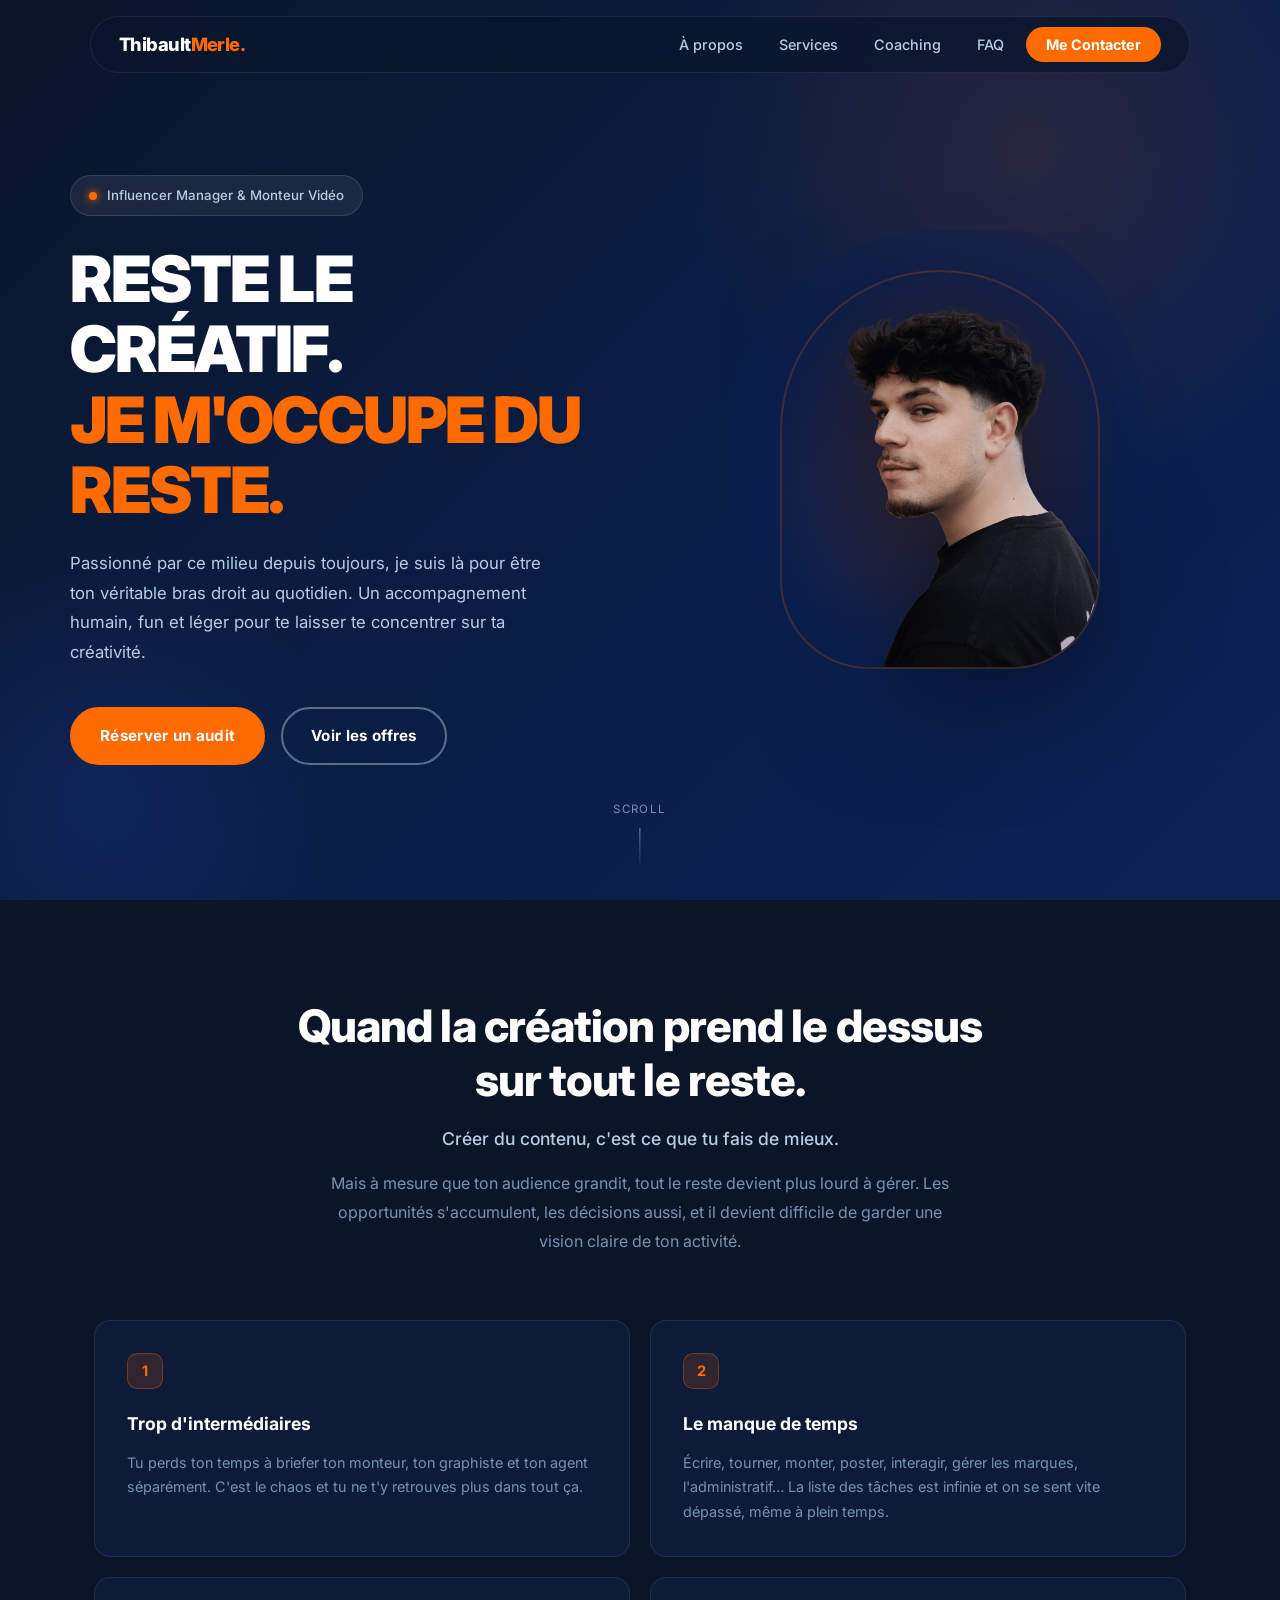
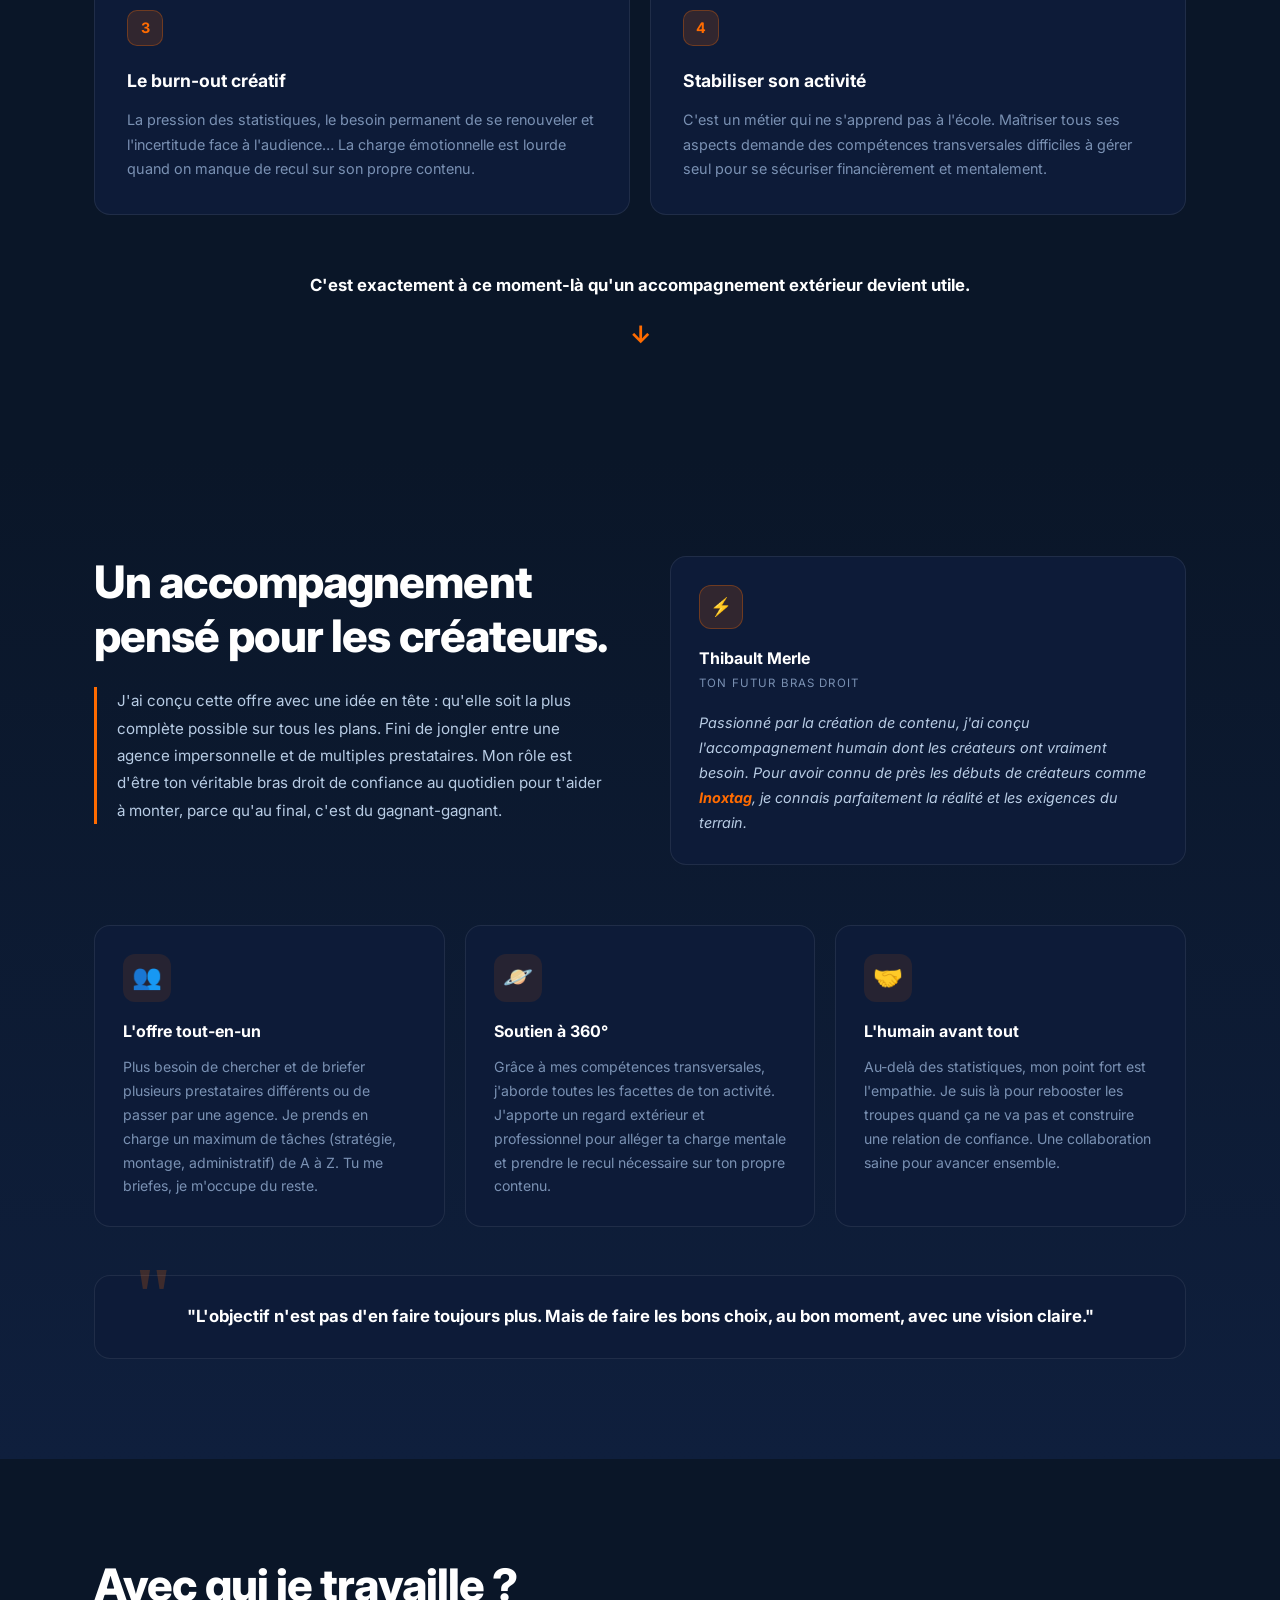
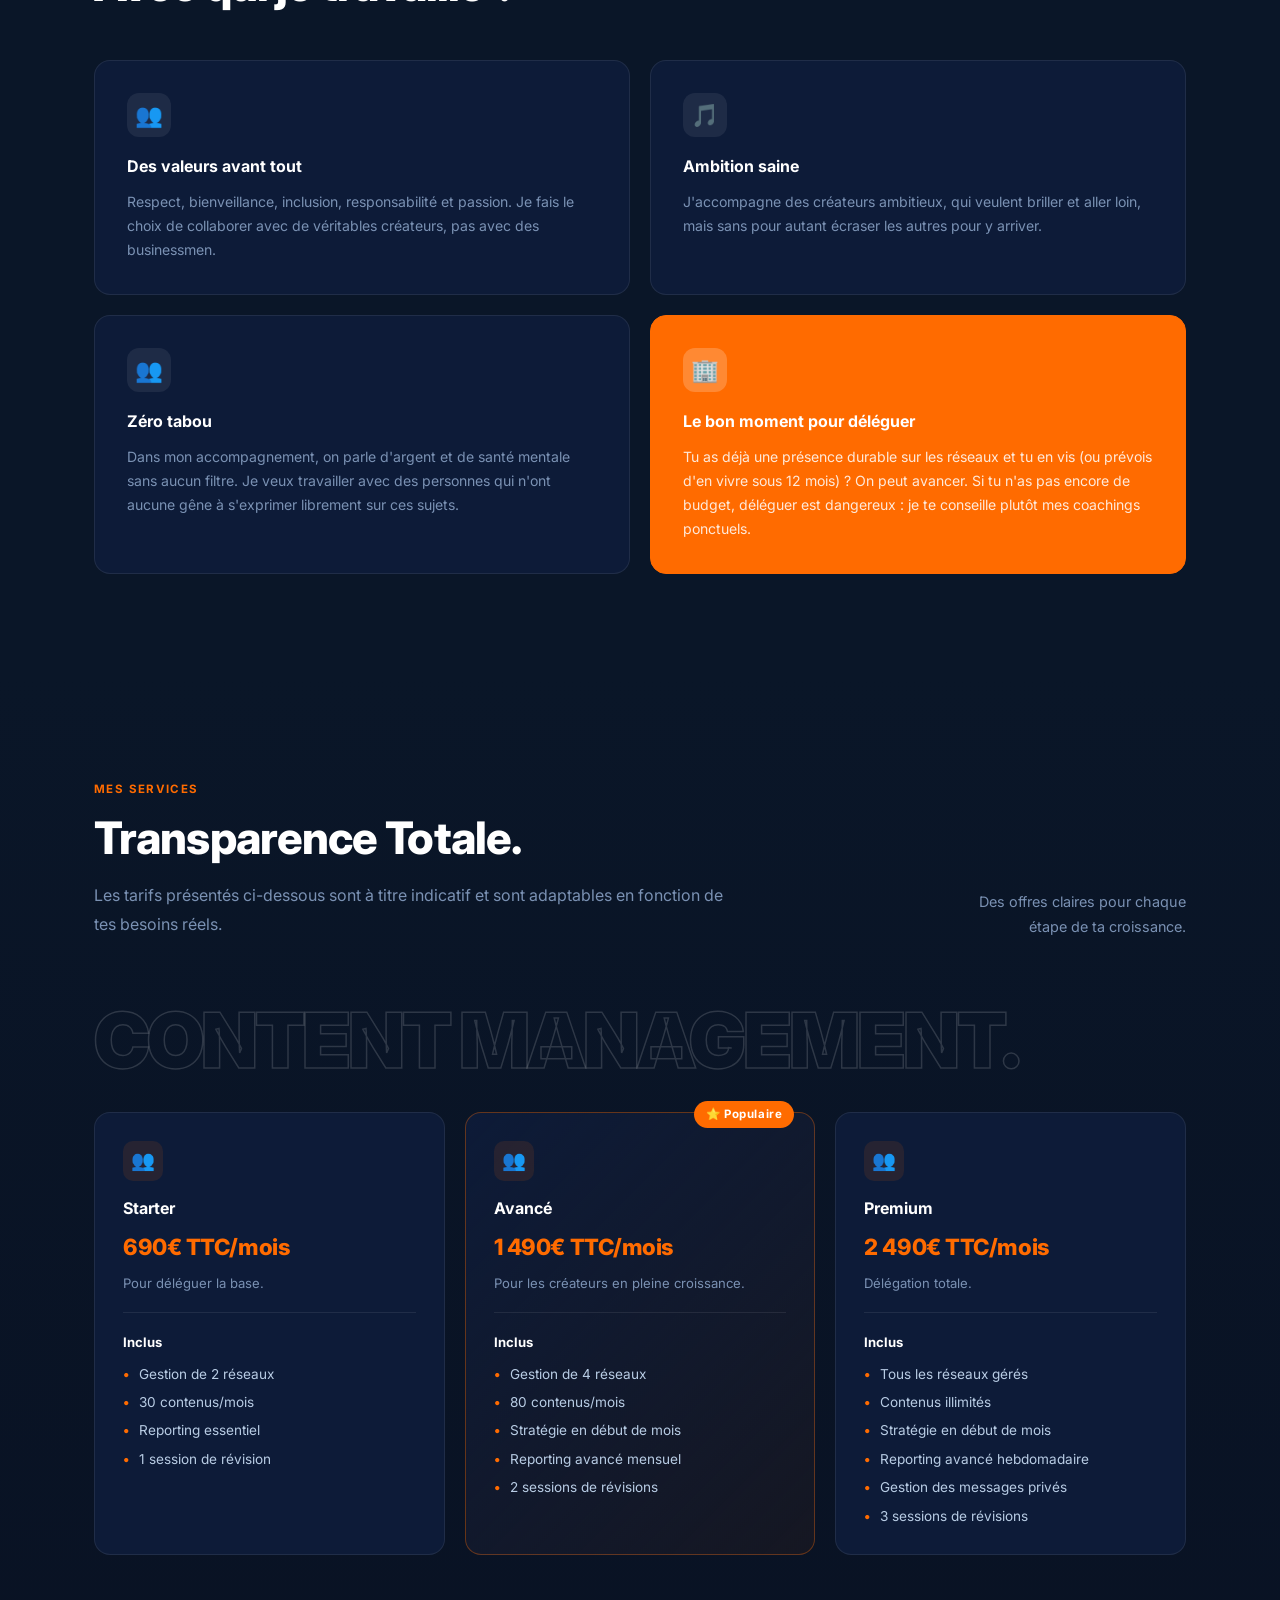
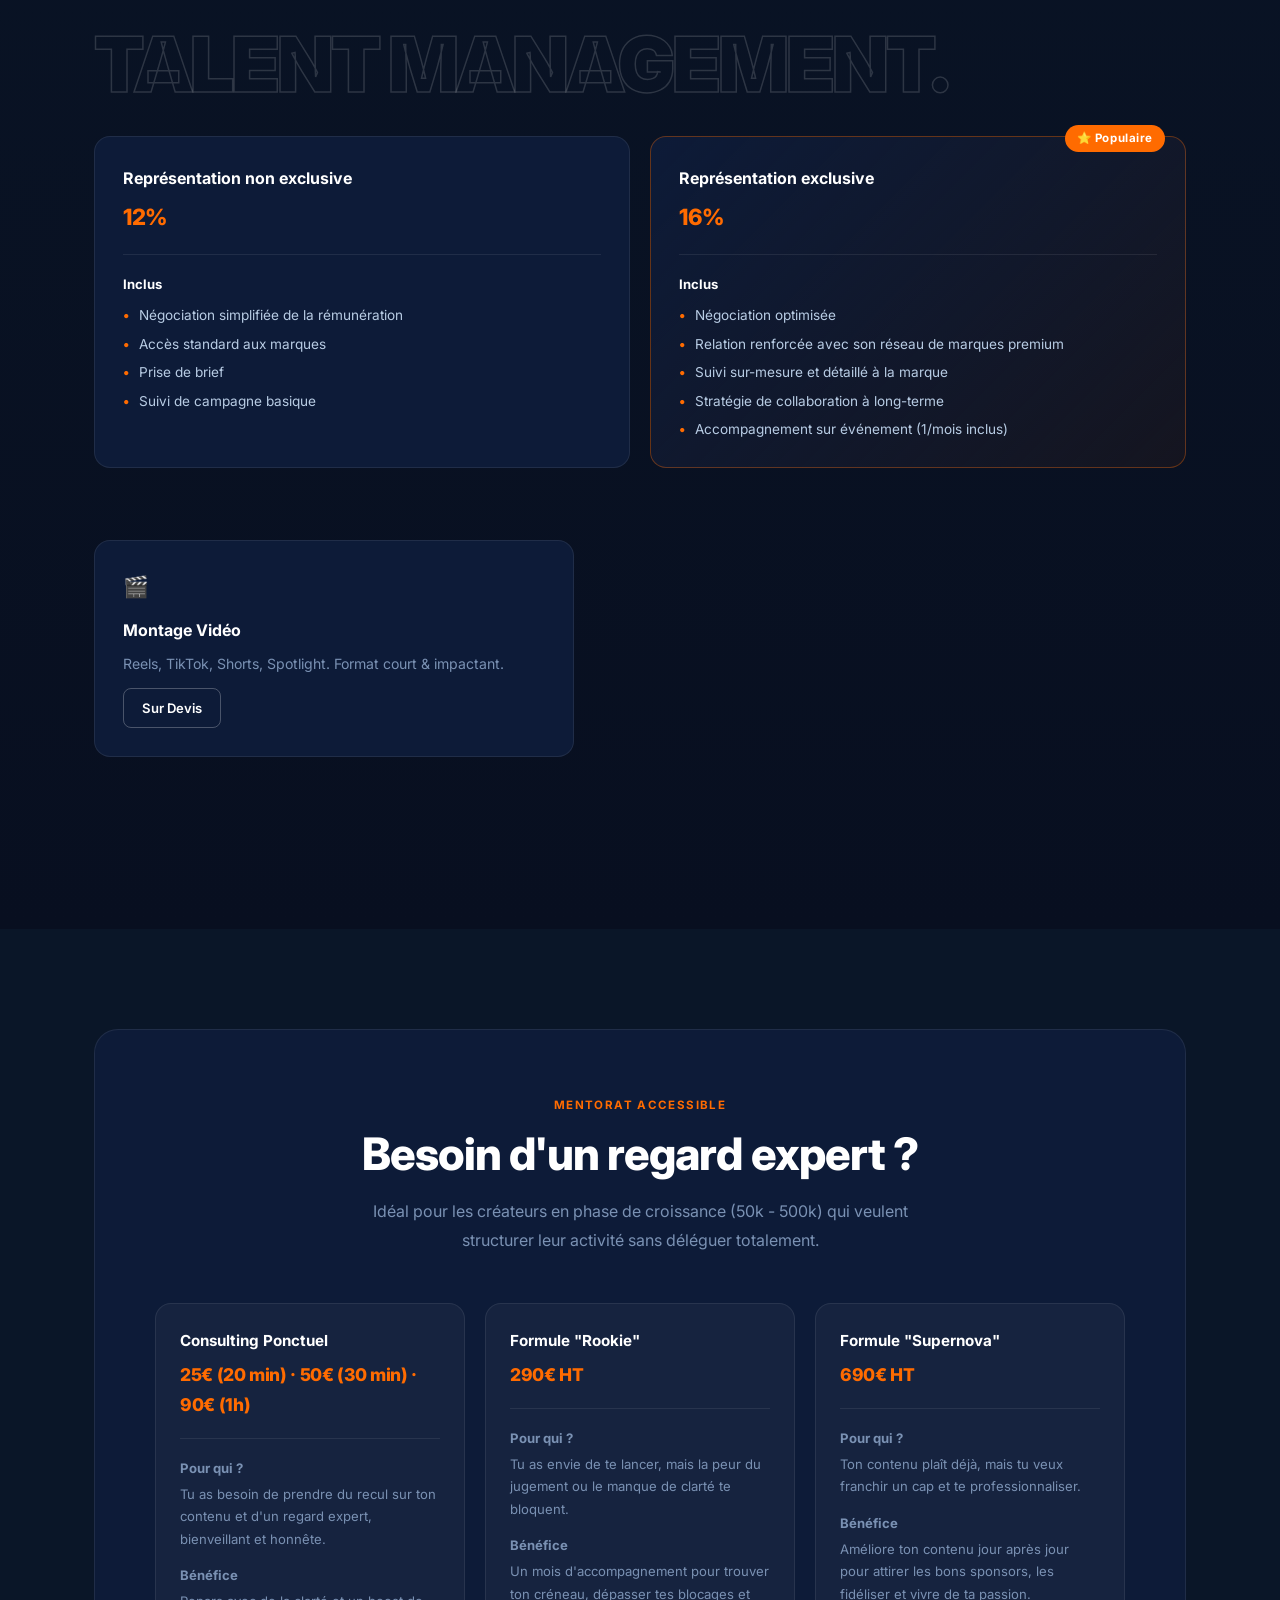
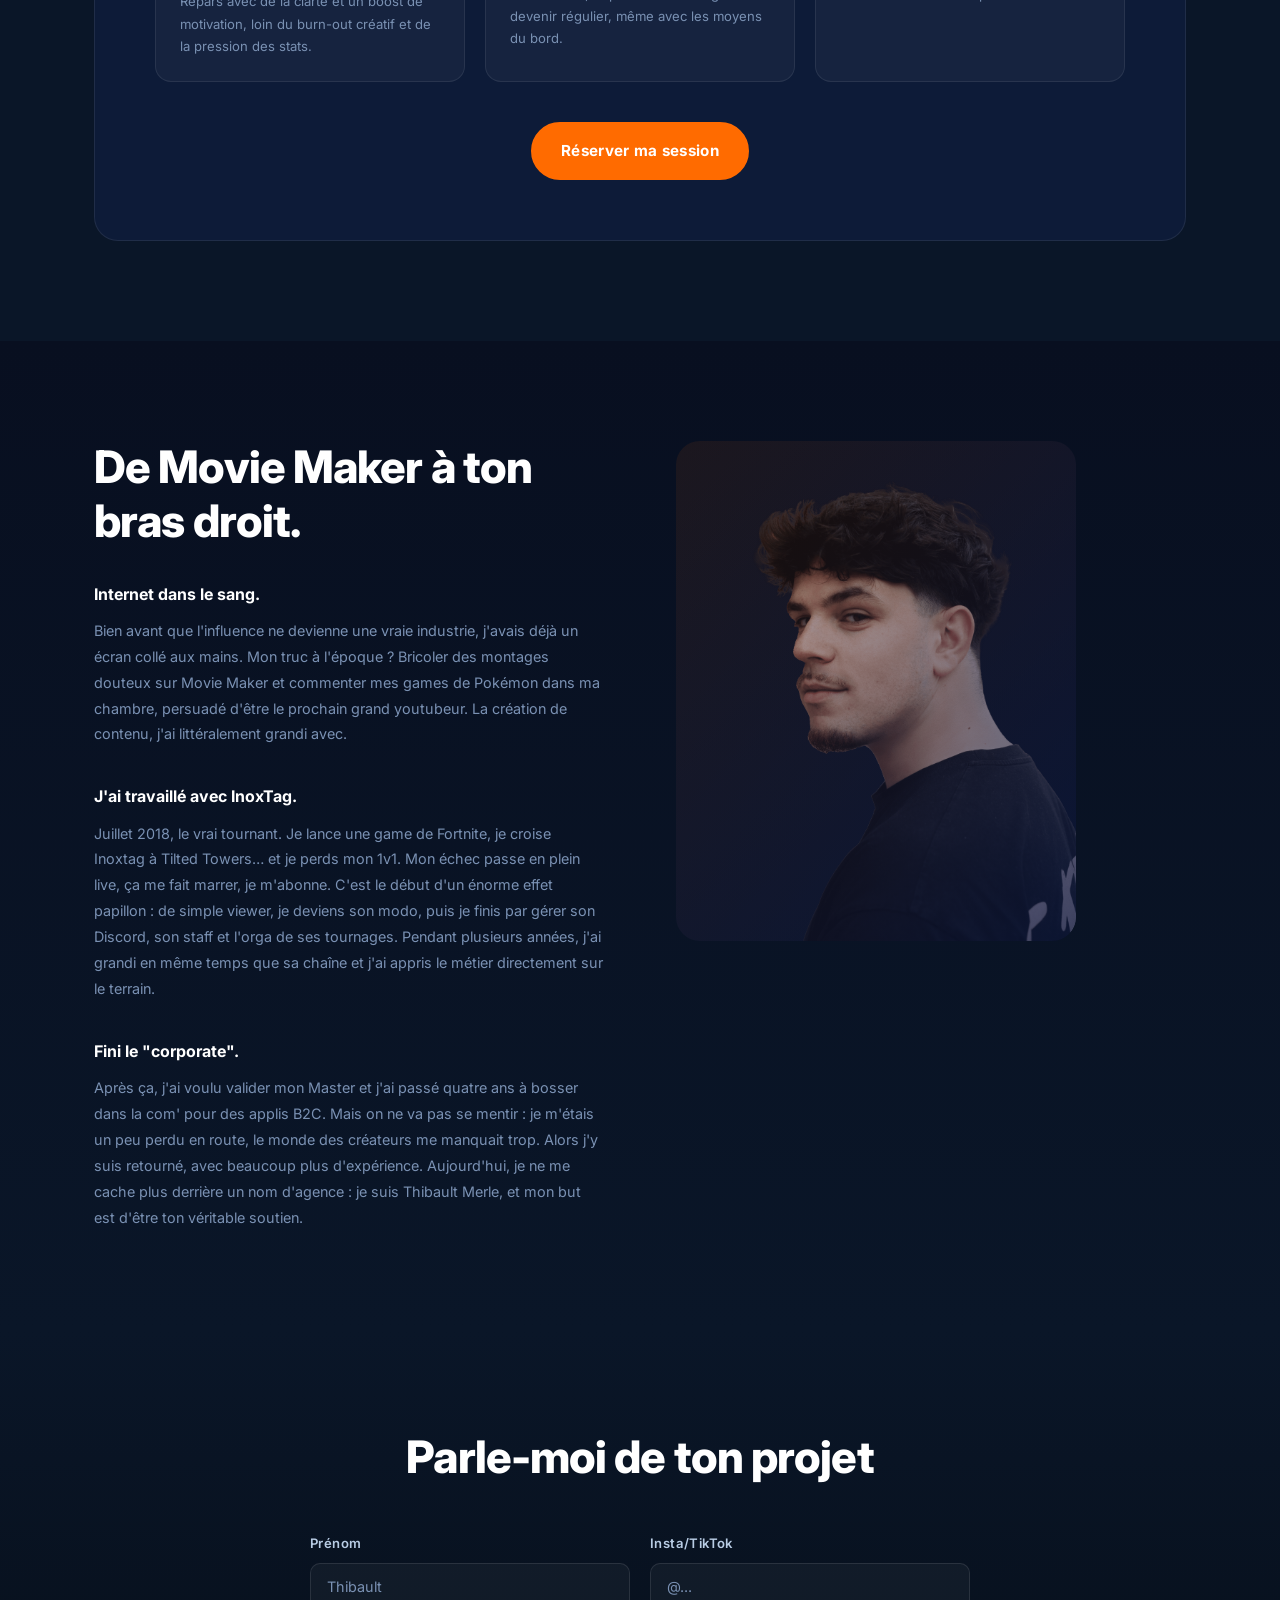
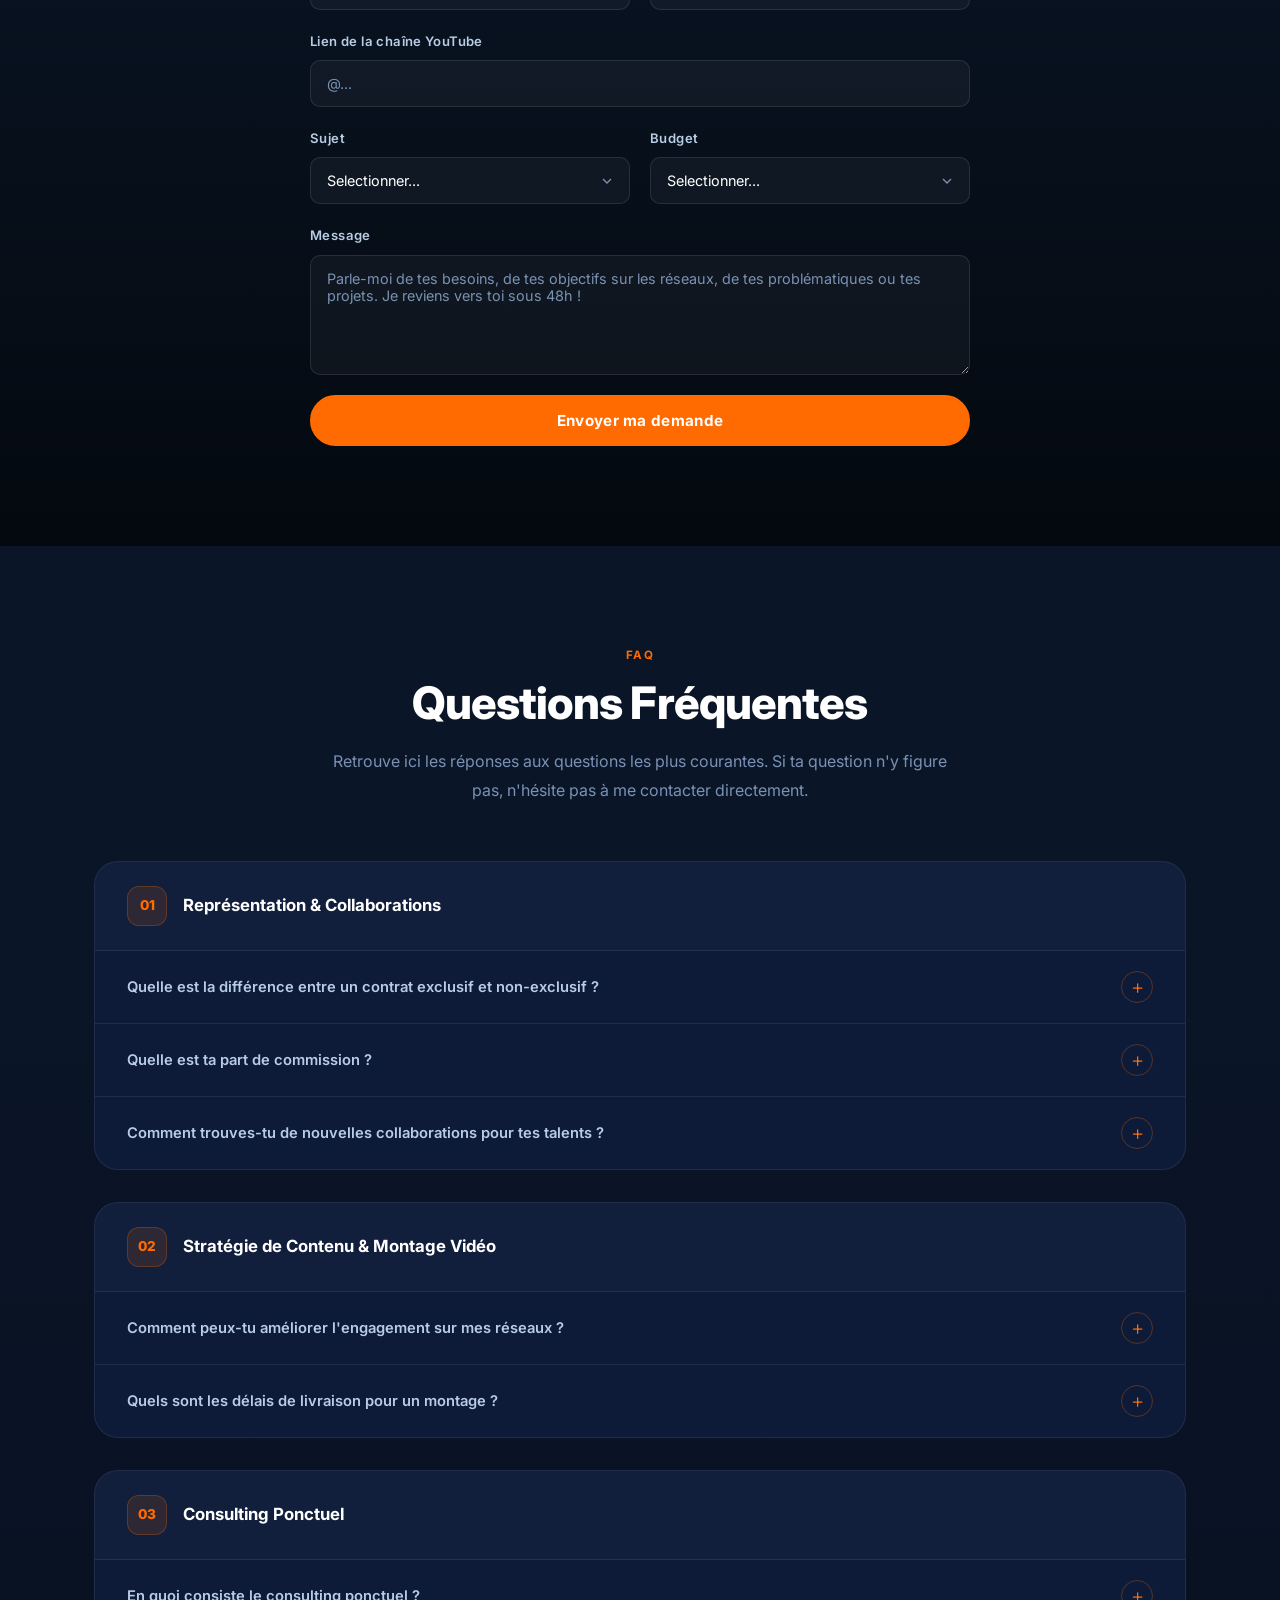
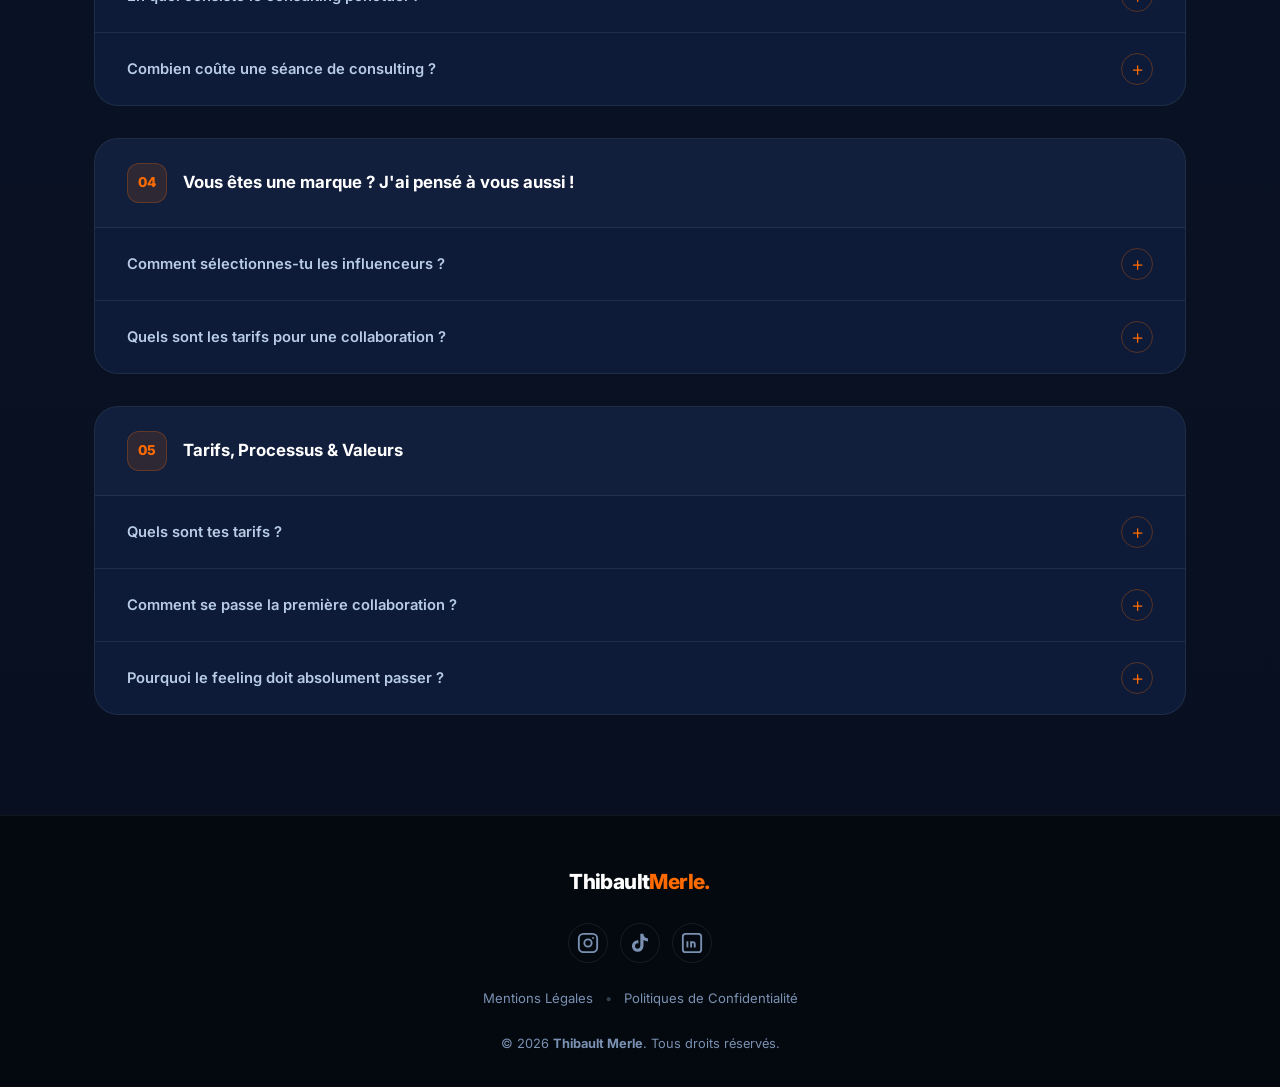
==== index.html @ 206fee3c "V2 du site de Thibault" ====
<!DOCTYPE html>
<html lang="fr">

<head>
  <meta charset="UTF-8" />
  <meta name="viewport" content="width=device-width, initial-scale=1.0" />
  <title>Thibault Merle — Influencer Manager & Monteur Vidéo</title>
  <meta name="description"
    content="Thibault Merle, ton bras droit au quotidien. Influencer Manager & Monteur Vidéo. Reste le créatif, je m'occupe du reste." />
  <link rel="preconnect" href="https://fonts.googleapis.com" />
  <link rel="preconnect" href="https://fonts.gstatic.com" crossorigin />
  <link href="https://fonts.googleapis.com/css2?family=Inter:wght@400;500;600;700;800;900&display=swap"
    rel="stylesheet" />
  <link rel="stylesheet" href="style.css" />
</head>

<body>

  <!-- ===== NAVBAR ===== -->
  <nav class="navbar" id="navbar">
    <div class="nav-container">
      <a href="#hero" class="nav-logo">Thibault<span>Merle.</span></a>
      <ul class="nav-links" id="navLinks">
        <li><a href="#about" class="nav-link">À propos</a></li>
        <li><a href="#services" class="nav-link">Services</a></li>
        <li><a href="#coaching" class="nav-link">Coaching</a></li>
        <li><a href="#faq" class="nav-link">FAQ</a></li>
        <li><a href="#contact" class="nav-link cta-nav" id="navCta">Me Contacter</a></li>
      </ul>
      <button class="hamburger" id="hamburger" aria-label="Menu">
        <span></span><span></span><span></span>
      </button>
    </div>
  </nav>

  <!-- ===== HERO ===== -->
  <section class="hero" id="hero">
    <div class="hero-container">
      <div class="hero-content">
        <div class="hero-badge">
          <span class="badge-dot"></span>
          Influencer Manager &amp; Monteur Vidéo
        </div>
        <h1 class="hero-title">
          RESTE LE CRÉATIF.<br />
          <span class="orange">JE M'OCCUPE DU RESTE.</span>
        </h1>
        <p class="hero-desc">
          Passionné par ce milieu depuis toujours, je suis là pour être ton véritable bras droit au quotidien. Un
          accompagnement humain, fun et léger pour te laisser te concentrer sur ta créativité.
        </p>
        <div class="hero-ctas">
          <a href="#contact" class="btn btn-primary">Réserver un audit</a>
          <a href="#services" class="btn btn-outline">Voir les offres</a>
        </div>
      </div>
      <div class="hero-image">
        <div class="hero-img-wrapper">
          <div class="hero-img-blob"></div>
          <div class="hero-avatar-photo">
            <img src="portrait_1.png" alt="Thibault Merle" class="hero-portrait" />
          </div>
        </div>
      </div>
    </div>
    <div class="hero-scroll">
      <span>Scroll</span>
      <div class="scroll-line"></div>
    </div>
  </section>

  <!-- ===== PROBLEM SECTION ===== -->
  <section class="problem" id="problem">
    <div class="container">
      <div class="section-header center">
        <h2 class="section-title">Quand la création prend le dessus sur tout le reste.</h2>
        <p class="section-subtitle">Créer du contenu, c'est ce que tu fais de mieux.</p>
        <p class="section-text">
          Mais à mesure que ton audience grandit, tout le reste devient plus lourd à gérer. Les opportunités
          s'accumulent, les décisions aussi, et il devient difficile de garder une vision claire de ton activité.
        </p>
      </div>
      <div class="problem-grid">
        <div class="problem-card" data-num="1">
          <div class="problem-num">1</div>
          <h3>Trop d'intermédiaires</h3>
          <p>Tu perds ton temps à briefer ton monteur, ton graphiste et ton agent séparément. C'est le chaos et tu ne
            t'y retrouves plus dans tout ça.</p>
        </div>
        <div class="problem-card" data-num="2">
          <div class="problem-num">2</div>
          <h3>Le manque de temps</h3>
          <p>Écrire, tourner, monter, poster, interagir, gérer les marques, l'administratif… La liste des tâches est
            infinie et on se sent vite dépassé, même à plein temps.</p>
        </div>
        <div class="problem-card" data-num="3">
          <div class="problem-num">3</div>
          <h3>Le burn-out créatif</h3>
          <p>La pression des statistiques, le besoin permanent de se renouveler et l'incertitude face à l'audience… La
            charge émotionnelle est lourde quand on manque de recul sur son propre contenu.</p>
        </div>
        <div class="problem-card" data-num="4">
          <div class="problem-num">4</div>
          <h3>Stabiliser son activité</h3>
          <p>C'est un métier qui ne s'apprend pas à l'école. Maîtriser tous ses aspects demande des compétences
            transversales difficiles à gérer seul pour se sécuriser financièrement et mentalement.</p>
        </div>
      </div>
      <div class="problem-cta-text">
        C'est exactement à ce moment-là qu'un accompagnement extérieur devient utile.
        <div class="arrow-down">↓</div>
      </div>
    </div>
  </section>

  <!-- ===== SOLUTION / À PROPOS DE L'OFFRE ===== -->
  <section class="solution" id="solution">
    <div class="container">
      <div class="solution-grid">
        <div class="solution-left">
          <h2 class="section-title">Un accompagnement<br />pensé pour les créateurs.</h2>
          <div class="solution-quote-bar">
            <p>J'ai conçu cette offre avec une idée en tête : qu'elle soit la plus complète possible sur tous les plans.
              Fini de jongler entre une agence impersonnelle et de multiples prestataires. Mon rôle est d'être ton
              véritable bras droit de confiance au quotidien pour t'aider à monter, parce qu'au final, c'est du
              gagnant-gagnant.</p>
          </div>
        </div>
        <div class="solution-right">
          <div class="profile-card">
            <div class="profile-icon">⚡</div>
            <div class="profile-info">
              <strong>Thibault Merle</strong>
              <span>TON FUTUR BRAS DROIT</span>
            </div>
            <p class="profile-text">
              Passionné par la création de contenu, j'ai conçu l'accompagnement humain dont les créateurs ont vraiment
              besoin. Pour avoir connu de près les débuts de créateurs comme <strong class="orange">Inoxtag</strong>, je
              connais parfaitement la réalité et les exigences du terrain.
            </p>
          </div>
        </div>
      </div>
      <div class="solution-features">
        <div class="feature-card">
          <div class="feature-icon">👥</div>
          <h3>L'offre tout-en-un</h3>
          <p>Plus besoin de chercher et de briefer plusieurs prestataires différents ou de passer par une agence. Je
            prends en charge un maximum de tâches (stratégie, montage, administratif) de A à Z. Tu me briefes, je
            m'occupe du reste.</p>
        </div>
        <div class="feature-card">
          <div class="feature-icon">🪐</div>
          <h3>Soutien à 360°</h3>
          <p>Grâce à mes compétences transversales, j'aborde toutes les facettes de ton activité. J'apporte un regard
            extérieur et professionnel pour alléger ta charge mentale et prendre le recul nécessaire sur ton propre
            contenu.</p>
        </div>
        <div class="feature-card">
          <div class="feature-icon">🤝</div>
          <h3>L'humain avant tout</h3>
          <p>Au-delà des statistiques, mon point fort est l'empathie. Je suis là pour rebooster les troupes quand ça ne
            va pas et construire une relation de confiance. Une collaboration saine pour avancer ensemble.</p>
        </div>
      </div>
      <div class="solution-quote">
        "L'objectif n'est pas d'en faire toujours plus. Mais de faire les bons choix, au bon moment, avec une vision
        claire."
      </div>
    </div>
  </section>

  <!-- ===== AVEC QUI JE TRAVAILLE ===== -->
  <section class="with-who" id="with-who">
    <div class="container">
      <h2 class="section-title">Avec qui je travaille ?</h2>
      <div class="with-who-grid">
        <div class="with-card">
          <div class="with-icon">👥</div>
          <h3>Des valeurs avant tout</h3>
          <p>Respect, bienveillance, inclusion, responsabilité et passion. Je fais le choix de collaborer avec de
            véritables créateurs, pas avec des businessmen.</p>
        </div>
        <div class="with-card">
          <div class="with-icon">🎵</div>
          <h3>Ambition saine</h3>
          <p>J'accompagne des créateurs ambitieux, qui veulent briller et aller loin, mais sans pour autant écraser les
            autres pour y arriver.</p>
        </div>
        <div class="with-card">
          <div class="with-icon">👥</div>
          <h3>Zéro tabou</h3>
          <p>Dans mon accompagnement, on parle d'argent et de santé mentale sans aucun filtre. Je veux travailler avec
            des personnes qui n'ont aucune gêne à s'exprimer librement sur ces sujets.</p>
        </div>
        <div class="with-card with-card-orange">
          <div class="with-icon-orange">🏢</div>
          <h3>Le bon moment pour déléguer</h3>
          <p>Tu as déjà une présence durable sur les réseaux et tu en vis (ou prévois d'en vivre sous 12 mois) ? On peut
            avancer. Si tu n'as pas encore de budget, déléguer est dangereux : je te conseille plutôt mes coachings
            ponctuels.</p>
        </div>
      </div>
    </div>
  </section>

  <!-- ===== SERVICES ===== -->
  <section class="services" id="services">
    <div class="container">
      <div class="services-header">
        <div class="services-header-left">
          <div class="section-tag">MES SERVICES</div>
          <h2 class="section-title">Transparence Totale.</h2>
          <p class="section-text">Les tarifs présentés ci-dessous sont à titre indicatif et sont adaptables en fonction
            de tes besoins réels.</p>
        </div>
        <div class="services-header-right">
          <p>Des offres claires pour chaque étape de ta croissance.</p>
        </div>
      </div>

      <!-- Content Management -->
      <div class="service-block">
        <div class="service-big-title">CONTENT MANAGEMENT.</div>
        <div class="pricing-grid">
          <div class="pricing-card">
            <div class="pricing-icon">👥</div>
            <h3>Starter</h3>
            <div class="price orange">690€ TTC/mois</div>
            <p class="pricing-sub">Pour déléguer la base.</p>
            <div class="pricing-divider"></div>
            <p class="pricing-incl"><strong>Inclus</strong></p>
            <ul>
              <li>Gestion de 2 réseaux</li>
              <li>30 contenus/mois</li>
              <li>Reporting essentiel</li>
              <li>1 session de révision</li>
            </ul>
          </div>
          <div class="pricing-card pricing-featured">
            <div class="pricing-icon">👥</div>
            <h3>Avancé</h3>
            <div class="price orange">1 490€ TTC/mois</div>
            <p class="pricing-sub">Pour les créateurs en pleine croissance.</p>
            <div class="pricing-divider"></div>
            <p class="pricing-incl"><strong>Inclus</strong></p>
            <ul>
              <li>Gestion de 4 réseaux</li>
              <li>80 contenus/mois</li>
              <li>Stratégie en début de mois</li>
              <li>Reporting avancé mensuel</li>
              <li>2 sessions de révisions</li>
            </ul>
          </div>
          <div class="pricing-card">
            <div class="pricing-icon">👥</div>
            <h3>Premium</h3>
            <div class="price orange">2 490€ TTC/mois</div>
            <p class="pricing-sub">Délégation totale.</p>
            <div class="pricing-divider"></div>
            <p class="pricing-incl"><strong>Inclus</strong></p>
            <ul>
              <li>Tous les réseaux gérés</li>
              <li>Contenus illimités</li>
              <li>Stratégie en début de mois</li>
              <li>Reporting avancé hebdomadaire</li>
              <li>Gestion des messages privés</li>
              <li>3 sessions de révisions</li>
            </ul>
          </div>
        </div>
      </div>

      <!-- Talent Management -->
      <div class="service-block">
        <div class="service-big-title">TALENT MANAGEMENT.</div>
        <div class="pricing-grid pricing-grid-2">
          <div class="pricing-card">
            <h3>Représentation non exclusive</h3>
            <div class="price orange">12%</div>
            <div class="pricing-divider"></div>
            <p class="pricing-incl"><strong>Inclus</strong></p>
            <ul>
              <li>Négociation simplifiée de la rémunération</li>
              <li>Accès standard aux marques</li>
              <li>Prise de brief</li>
              <li>Suivi de campagne basique</li>
            </ul>
          </div>
          <div class="pricing-card pricing-featured">
            <h3>Représentation exclusive</h3>
            <div class="price orange">16%</div>
            <div class="pricing-divider"></div>
            <p class="pricing-incl"><strong>Inclus</strong></p>
            <ul>
              <li>Négociation optimisée</li>
              <li>Relation renforcée avec son réseau de marques premium</li>
              <li>Suivi sur-mesure et détaillé à la marque</li>
              <li>Stratégie de collaboration à long-terme</li>
              <li>Accompagnement sur événement (1/mois inclus)</li>
            </ul>
          </div>
        </div>
      </div>

      <!-- Montage Vidéo -->
      <div class="service-block">
        <div class="service-other-grid">
          <div class="service-other-card">
            <div class="service-other-icon">🎬</div>
            <h3>Montage Vidéo</h3>
            <p>Reels, TikTok, Shorts, Spotlight. Format court &amp; impactant.</p>
            <a href="#contact" class="btn-small">Sur Devis</a>
          </div>
        </div>
      </div>
    </div>
  </section>

  <!-- ===== COACHING ===== -->
  <section class="coaching-section" id="coaching">
    <div class="container">
      <div class="coaching-inner">
        <div class="section-tag orange-tag">MENTORAT ACCESSIBLE</div>
        <h2 class="section-title">Besoin d'un regard expert ?</h2>
        <p class="section-text">Idéal pour les créateurs en phase de croissance (50k - 500k) qui veulent structurer leur
          activité sans déléguer totalement.</p>
        <div class="coaching-grid">
          <div class="coaching-card">
            <h3>Consulting Ponctuel</h3>
            <div class="price orange">25€ (20 min) · 50€ (30 min) · 90€ (1h)</div>
            <div class="pricing-divider"></div>
            <p class="coaching-label"><strong>Pour qui ?</strong></p>
            <p>Tu as besoin de prendre du recul sur ton contenu et d'un regard expert, bienveillant et honnête.</p>
            <p class="coaching-label"><strong>Bénéfice</strong></p>
            <p>Repars avec de la clarté et un boost de motivation, loin du burn-out créatif et de la pression des stats.
            </p>
          </div>
          <div class="coaching-card">
            <h3>Formule "Rookie"</h3>
            <div class="price orange">290€ HT</div>
            <div class="pricing-divider"></div>
            <p class="coaching-label"><strong>Pour qui ?</strong></p>
            <p>Tu as envie de te lancer, mais la peur du jugement ou le manque de clarté te bloquent.</p>
            <p class="coaching-label"><strong>Bénéfice</strong></p>
            <p>Un mois d'accompagnement pour trouver ton créneau, dépasser tes blocages et devenir régulier, même avec
              les moyens du bord.</p>
          </div>
          <div class="coaching-card">
            <h3>Formule "Supernova"</h3>
            <div class="price orange">690€ HT</div>
            <div class="pricing-divider"></div>
            <p class="coaching-label"><strong>Pour qui ?</strong></p>
            <p>Ton contenu plaît déjà, mais tu veux franchir un cap et te professionnaliser.</p>
            <p class="coaching-label"><strong>Bénéfice</strong></p>
            <p>Améliore ton contenu jour après jour pour attirer les bons sponsors, les fidéliser et vivre de ta
              passion.</p>
          </div>
        </div>
        <div class="coaching-cta">
          <a href="#contact" class="btn btn-primary">Réserver ma session</a>
        </div>
      </div>
    </div>
  </section>

  <!-- ===== À PROPOS ===== -->
  <section class="about" id="about">
    <div class="container">
      <div class="about-grid">
        <div class="about-left">
          <h2 class="section-title">De Movie Maker à ton bras droit.</h2>
          <div class="about-story">
            <div class="about-chapter">
              <h3>Internet dans le sang.</h3>
              <p>Bien avant que l'influence ne devienne une vraie industrie, j'avais déjà un écran collé aux mains. Mon
                truc à l'époque ? Bricoler des montages douteux sur Movie Maker et commenter mes games de Pokémon dans
                ma chambre, persuadé d'être le prochain grand youtubeur. La création de contenu, j'ai littéralement
                grandi avec.</p>
            </div>
            <div class="about-chapter">
              <h3>J'ai travaillé avec InoxTag.</h3>
              <p>Juillet 2018, le vrai tournant. Je lance une game de Fortnite, je croise Inoxtag à Tilted Towers… et je
                perds mon 1v1. Mon échec passe en plein live, ça me fait marrer, je m'abonne. C'est le début d'un énorme
                effet papillon : de simple viewer, je deviens son modo, puis je finis par gérer son Discord, son staff
                et l'orga de ses tournages. Pendant plusieurs années, j'ai grandi en même temps que sa chaîne et j'ai
                appris le métier directement sur le terrain.</p>
            </div>
            <div class="about-chapter">
              <h3>Fini le "corporate".</h3>
              <p>Après ça, j'ai voulu valider mon Master et j'ai passé quatre ans à bosser dans la com' pour des applis
                B2C. Mais on ne va pas se mentir : je m'étais un peu perdu en route, le monde des créateurs me manquait
                trop. Alors j'y suis retourné, avec beaucoup plus d'expérience. Aujourd'hui, je ne me cache plus
                derrière un nom d'agence : je suis Thibault Merle, et mon but est d'être ton véritable soutien.</p>
            </div>
          </div>
        </div>
        <div class="about-right">
          <div class="about-img-wrapper">
            <div class="about-img-decoration"></div>
            <img src="portrait_1.png" alt="Thibault Merle" class="about-portrait" />
          </div>
        </div>
      </div>
    </div>
  </section>

  <!-- ===== CONTACT ===== -->
  <section class="contact" id="contact">
    <div class="container">
      <div class="contact-inner">
        <h2 class="section-title center">Parle-moi de ton projet</h2>
        <form class="contact-form" id="contactForm">
          <div class="form-row">
            <div class="form-group">
              <label for="prenom">Prénom</label>
              <input type="text" id="prenom" name="prenom" placeholder="Thibault" required />
            </div>
            <div class="form-group">
              <label for="insta">Insta/TikTok</label>
              <input type="text" id="insta" name="insta" placeholder="@..." required />
            </div>
          </div>
          <div class="form-group">
            <label for="youtube">Lien de la chaîne YouTube</label>
            <input type="url" id="youtube" name="youtube" placeholder="@..." />
          </div>
          <div class="form-row">
            <div class="form-group">
              <label for="sujet">Sujet</label>
              <select id="sujet" name="sujet" required>
                <option value="" disabled selected>Selectionner...</option>
                <option value="content-management">Content Management</option>
                <option value="talent-management">Talent Management</option>
                <option value="montage">Montage Vidéo</option>
                <option value="coaching">Coaching / Consulting</option>
                <option value="autre">Autre</option>
              </select>
            </div>
            <div class="form-group">
              <label for="budget">Budget</label>
              <select id="budget" name="budget" required>
                <option value="" disabled selected>Selectionner...</option>
                <option value="consulting-20">Consulting 20 min (25€)</option>
                <option value="consulting-30">Consulting 30 min (50€)</option>
                <option value="consulting-60">Consulting 1h (90€)</option>
                <option value="rookie">Formule Rookie (290€)</option>
                <option value="supernova">Formule Supernova (690€)</option>
                <option value="starter">Starter (690€/mois)</option>
                <option value="avance">Avancé (1 490€/mois)</option>
                <option value="premium">Premium (2 490€/mois)</option>
                <option value="sur-devis">Sur devis</option>
              </select>
            </div>
          </div>
          <div class="form-group">
            <label for="message">Message</label>
            <textarea id="message" name="message" rows="5"
              placeholder="Parle-moi de tes besoins, de tes objectifs sur les réseaux, de tes problématiques ou tes projets. Je reviens vers toi sous 48h !"
              required></textarea>
          </div>
          <button type="submit" class="btn btn-primary btn-full" id="submitBtn">
            <span class="btn-text">Envoyer ma demande</span>
            <span class="btn-sending" style="display:none">Envoi en cours...</span>
          </button>
          <div class="form-success" id="formSuccess" style="display:none">
            ✅ Message envoyé ! Je reviens vers toi sous 48h.
          </div>
        </form>
      </div>
    </div>
  </section>

  <!-- ===== FAQ ===== -->
  <section class="faq-section" id="faq">
    <div class="container">
      <div class="section-header center">
        <div class="section-tag">FAQ</div>
        <h2 class="section-title">Questions Fréquentes</h2>
        <p class="section-text">Retrouve ici les réponses aux questions les plus courantes. Si ta question n'y figure
          pas, n'hésite pas à me contacter directement.</p>
      </div>

      <!-- FAQ Category 1 -->
      <div class="faq-category">
        <div class="faq-category-header">
          <span class="faq-category-num">01</span>
          <h3 class="faq-category-title">Représentation & Collaborations</h3>
        </div>
        <div class="faq-items">
          <div class="faq-item">
            <button class="faq-question" aria-expanded="false">
              <span>Quelle est la différence entre un contrat exclusif et non-exclusif ?</span>
              <span class="faq-icon">+</span>
            </button>
            <div class="faq-answer">
              <p>En représentation <strong>non-exclusive</strong>, tu es libre de travailler avec d'autres agents ou de
                gérer toi-même certaines collaborations. J'interviens sur les opportunités que je te propose. En
                représentation <strong>exclusive</strong>, je deviens ton unique point de contact pour les marques : je
                gère l'intégralité de tes partenariats, ce qui me permet de construire une stratégie long-terme plus
                cohérente, un positionnement plus fort et des deals mieux négociés.</p>
            </div>
          </div>
          <div class="faq-item">
            <button class="faq-question" aria-expanded="false">
              <span>Quelle est ta part de commission ?</span>
              <span class="faq-icon">+</span>
            </button>
            <div class="faq-answer">
              <p>Ma commission est de <strong class="orange">12%</strong> en non-exclusif et de <strong
                  class="orange">16%</strong> en exclusif. Ces taux sont appliqués uniquement sur les revenus générés
                par les collaborations que je gère. C'est un modèle gagnant-gagnant : je ne gagne que si tu gagnes.</p>
            </div>
          </div>
          <div class="faq-item">
            <button class="faq-question" aria-expanded="false">
              <span>Comment trouves-tu de nouvelles collaborations pour tes talents ?</span>
              <span class="faq-icon">+</span>
            </button>
            <div class="faq-answer">
              <p>Je m'appuie sur mon réseau de marques partenaires, sur de la prospection ciblée et sur une veille
                permanente du marché. Je ne propose que des collaborations cohérentes avec ton image, tes valeurs et ton
                audience. La pertinence prime toujours sur la quantité.</p>
            </div>
          </div>
        </div>
      </div>

      <!-- FAQ Category 2 -->
      <div class="faq-category">
        <div class="faq-category-header">
          <span class="faq-category-num">02</span>
          <h3 class="faq-category-title">Stratégie de Contenu & Montage Vidéo</h3>
        </div>
        <div class="faq-items">
          <div class="faq-item">
            <button class="faq-question" aria-expanded="false">
              <span>Comment peux-tu améliorer l'engagement sur mes réseaux ?</span>
              <span class="faq-icon">+</span>
            </button>
            <div class="faq-answer">
              <p>J'analyse en profondeur tes statistiques, ton audience et ta ligne éditoriale pour identifier ce qui
                fonctionne et ce qui peut être optimisé. Ensemble, on ajuste ta stratégie de publication (fréquence,
                formats, hooks, storytelling) et je t'apporte un regard extérieur pour créer du contenu qui engage
                vraiment.</p>
            </div>
          </div>
          <div class="faq-item">
            <button class="faq-question" aria-expanded="false">
              <span>Quels sont les délais de livraison pour un montage ?</span>
              <span class="faq-icon">+</span>
            </button>
            <div class="faq-answer">
              <p>Pour un format court (Reel, TikTok, Short), compte en général <strong>24 à 72h</strong> selon la
                complexité et le volume. Les délais exacts sont toujours définis ensemble en amont, et je m'adapte à ton
                calendrier éditorial pour garantir ta régularité.</p>
            </div>
          </div>
        </div>
      </div>

      <!-- FAQ Category 3 -->
      <div class="faq-category">
        <div class="faq-category-header">
          <span class="faq-category-num">03</span>
          <h3 class="faq-category-title">Consulting Ponctuel</h3>
        </div>
        <div class="faq-items">
          <div class="faq-item">
            <button class="faq-question" aria-expanded="false">
              <span>En quoi consiste le consulting ponctuel ?</span>
              <span class="faq-icon">+</span>
            </button>
            <div class="faq-answer">
              <p>C'est un appel en visio où on prend du recul ensemble, sans engagement. On fait le point sur ta
                situation actuelle (contenu, stratégie, mindset, organisation) et tu repars avec des conseils concrets,
                un boost de motivation et de la clarté sur tes prochaines étapes.</p>
            </div>
          </div>
          <div class="faq-item">
            <button class="faq-question" aria-expanded="false">
              <span>Combien coûte une séance de consulting ?</span>
              <span class="faq-icon">+</span>
            </button>
            <div class="faq-answer">
              <p>Trois formules sont disponibles :<br /><strong class="orange">20 minutes — 25€</strong> : idéal pour un
                conseil rapide ou une question précise.<br /><strong class="orange">30 minutes — 50€</strong> : pour un
                échange plus complet sur ta stratégie.<br /><strong class="orange">1 heure — 90€</strong> : un vrai
                audit approfondi de ton activité.</p>
            </div>
          </div>
        </div>
      </div>

      <!-- FAQ Category 4 -->
      <div class="faq-category">
        <div class="faq-category-header">
          <span class="faq-category-num">04</span>
          <h3 class="faq-category-title">Vous êtes une marque ? J'ai pensé à vous aussi !</h3>
        </div>
        <div class="faq-items">
          <div class="faq-item">
            <button class="faq-question" aria-expanded="false">
              <span>Comment sélectionnes-tu les influenceurs ?</span>
              <span class="faq-icon">+</span>
            </button>
            <div class="faq-answer">
              <p>Je ne propose que des créateurs dont l'audience, les valeurs et le contenu sont en adéquation avec
                votre marque. Chaque recommandation est basée sur des données concrètes (taux d'engagement, démographie,
                historique de collaborations) et une connaissance réelle du créateur. La qualité de la relation prime
                toujours.</p>
            </div>
          </div>
          <div class="faq-item">
            <button class="faq-question" aria-expanded="false">
              <span>Quels sont les tarifs pour une collaboration ?</span>
              <span class="faq-icon">+</span>
            </button>
            <div class="faq-answer">
              <p>Les tarifs varient selon le créateur, le type de contenu et l'ampleur de la campagne. Je construis
                chaque proposition sur-mesure pour maximiser votre retour sur investissement. N'hésitez pas à me
                contacter pour en discuter et recevoir une proposition adaptée à votre budget.</p>
            </div>
          </div>
        </div>
      </div>

      <!-- FAQ Category 5 -->
      <div class="faq-category">
        <div class="faq-category-header">
          <span class="faq-category-num">05</span>
          <h3 class="faq-category-title">Tarifs, Processus & Valeurs</h3>
        </div>
        <div class="faq-items">
          <div class="faq-item">
            <button class="faq-question" aria-expanded="false">
              <span>Quels sont tes tarifs ?</span>
              <span class="faq-icon">+</span>
            </button>
            <div class="faq-answer">
              <p>Tous mes tarifs sont affichés de manière transparente sur ce site, dans la section <a href="#services"
                  class="orange" style="text-decoration: underline;">Services</a>. Ils sont adaptables en fonction de
                tes besoins réels. Je préfère construire une offre cohérente plutôt qu'appliquer une grille rigide.</p>
            </div>
          </div>
          <div class="faq-item">
            <button class="faq-question" aria-expanded="false">
              <span>Comment se passe la première collaboration ?</span>
              <span class="faq-icon">+</span>
            </button>
            <div class="faq-answer">
              <p>On commence toujours par un premier appel découverte gratuit pour apprendre à se connaître. Si le
                feeling passe, on définit ensemble tes objectifs, on cale un plan d'action et on avance étape par étape.
                Pas de contrat contraignant au départ : on teste, on ajuste, on grandit ensemble.</p>
            </div>
          </div>
          <div class="faq-item">
            <button class="faq-question" aria-expanded="false">
              <span>Pourquoi le feeling doit absolument passer ?</span>
              <span class="faq-icon">+</span>
            </button>
            <div class="faq-answer">
              <p>Parce que mon accompagnement est avant tout humain. Je ne travaille pas comme une agence froide et
                impersonnelle. Si on ne "matche" pas sur les valeurs, la communication et la vision, on sera tous les
                deux perdants. Je préfère être honnête dès le départ et construire une relation saine qui nous tirera
                vers le haut.</p>
            </div>
          </div>
        </div>
      </div>

    </div>
  </section>

  <!-- ===== FOOTER ===== -->
  <footer class="footer">
    <div class="container">
      <div class="footer-inner">
        <div class="footer-logo">Thibault<span>Merle.</span></div>
        <div class="footer-socials">
          <a href="https://instagram.com" target="_blank" rel="noopener" aria-label="Instagram" class="social-link">
            <svg width="22" height="22" viewBox="0 0 24 24" fill="none" stroke="currentColor" stroke-width="2">
              <rect x="2" y="2" width="20" height="20" rx="5" />
              <circle cx="12" cy="12" r="4" />
              <circle cx="17.5" cy="6.5" r="1" fill="currentColor" stroke="none" />
            </svg>
          </a>
          <a href="https://tiktok.com" target="_blank" rel="noopener" aria-label="TikTok" class="social-link">
            <svg width="22" height="22" viewBox="0 0 24 24" fill="currentColor">
              <path
                d="M19.59 6.69a4.83 4.83 0 01-3.77-4.25V2h-3.45v13.67a2.89 2.89 0 01-2.88 2.5 2.89 2.89 0 01-2.89-2.89 2.89 2.89 0 012.89-2.89c.28 0 .54.04.79.1V9.01a6.33 6.33 0 00-.79-.05 6.34 6.34 0 00-6.34 6.34 6.34 6.34 0 006.34 6.34 6.34 6.34 0 006.33-6.34V8.69a8.27 8.27 0 004.84 1.55V6.79a4.85 4.85 0 01-1.07-.1z" />
            </svg>
          </a>
          <a href="https://linkedin.com" target="_blank" rel="noopener" aria-label="LinkedIn" class="social-link">
            <svg width="22" height="22" viewBox="0 0 24 24" fill="none" stroke="currentColor" stroke-width="2">
              <rect x="2" y="2" width="20" height="20" rx="3" />
              <path d="M7 10v7M7 7v.01M11 17v-4a2 2 0 014 0v4M11 10v7" />
            </svg>
          </a>
        </div>
        <div class="footer-links">
          <a href="#">Mentions Légales</a>
          <span>•</span>
          <a href="#">Politiques de Confidentialité</a>
        </div>
        <p class="footer-copy">© 2026 <strong>Thibault Merle</strong>. Tous droits réservés.</p>
      </div>
    </div>
  </footer>

  <script src="script.js"></script>
</body>

</html>
---- style.css ----
/* =============================================
   THIBAULT MERLE — INFLUENCER MANAGER
   Main Stylesheet
   ============================================= */

/* ---- RESET & BASE ---- */
*, *::before, *::after {
  box-sizing: border-box;
  margin: 0;
  padding: 0;
}

:root {
  --navy: #0a1628;
  --navy-2: #0f1f3d;
  --navy-3: #152244;
  --card-bg: #0d1b38;
  --card-bg-2: #111e36;
  --orange: #FF6B00;
  --orange-hover: #e55c00;
  --white: #ffffff;
  --text-muted: #7a91b3;
  --text-light: #b8cce4;
  --border: rgba(255,255,255,0.08);
  --radius: 16px;
  --radius-lg: 24px;
  --shadow: 0 4px 24px rgba(0,0,0,0.3);
  --shadow-lg: 0 8px 48px rgba(0,0,0,0.4);
  --transition: 0.3s cubic-bezier(0.4, 0, 0.2, 1);
  --font: 'Inter', -apple-system, BlinkMacSystemFont, sans-serif;
}

html {
  scroll-behavior: smooth;
  font-size: 16px;
}

body {
  font-family: var(--font);
  background-color: var(--navy);
  color: var(--white);
  line-height: 1.7;
  overflow-x: hidden;
  -webkit-font-smoothing: antialiased;
}

img { max-width: 100%; display: block; }
a { text-decoration: none; color: inherit; }
ul { list-style: none; }

.container {
  max-width: 1140px;
  margin: 0 auto;
  padding: 0 24px;
}

.orange { color: var(--orange); }
.center { text-align: center; }

/* ---- TYPOGRAPHY ---- */
.section-title {
  font-size: clamp(1.8rem, 4vw, 2.8rem);
  font-weight: 800;
  line-height: 1.2;
  letter-spacing: -0.02em;
  margin-bottom: 16px;
}

.section-subtitle {
  font-size: 1.1rem;
  color: var(--text-light);
  margin-bottom: 16px;
  font-weight: 500;
}

.section-text {
  font-size: 1rem;
  color: var(--text-muted);
  line-height: 1.8;
  max-width: 640px;
}

.section-header.center .section-text {
  margin: 0 auto;
  text-align: center;
}

.section-tag {
  display: inline-block;
  font-size: 0.72rem;
  font-weight: 700;
  letter-spacing: 0.12em;
  color: var(--orange);
  text-transform: uppercase;
  margin-bottom: 12px;
}

/* ---- BUTTONS ---- */
.btn {
  display: inline-flex;
  align-items: center;
  justify-content: center;
  gap: 8px;
  padding: 14px 28px;
  border-radius: 50px;
  font-size: 0.95rem;
  font-weight: 700;
  font-family: var(--font);
  cursor: pointer;
  transition: var(--transition);
  border: 2px solid transparent;
  letter-spacing: 0.02em;
  white-space: nowrap;
}

.btn-primary {
  background: var(--orange);
  color: var(--white);
  border-color: var(--orange);
}
.btn-primary:hover {
  background: var(--orange-hover);
  border-color: var(--orange-hover);
  transform: translateY(-2px);
  box-shadow: 0 8px 24px rgba(255,107,0,0.4);
}

.btn-outline {
  background: transparent;
  color: var(--white);
  border-color: rgba(255,255,255,0.35);
}
.btn-outline:hover {
  border-color: var(--white);
  background: rgba(255,255,255,0.07);
  transform: translateY(-2px);
}

.btn-full { width: 100%; }

.btn-small {
  display: inline-block;
  padding: 8px 18px;
  border-radius: 8px;
  border: 1.5px solid rgba(255,255,255,0.25);
  font-size: 0.82rem;
  font-weight: 600;
  color: var(--white);
  transition: var(--transition);
  margin-top: 12px;
}
.btn-small:hover {
  border-color: var(--orange);
  color: var(--orange);
}

/* ---- NAVBAR ---- */
.navbar {
  position: fixed;
  top: 16px;
  left: 50%;
  transform: translateX(-50%);
  width: calc(100% - 48px);
  max-width: 1100px;
  z-index: 1000;
  background: rgba(10, 22, 40, 0.75);
  backdrop-filter: blur(20px) saturate(1.5);
  -webkit-backdrop-filter: blur(20px) saturate(1.5);
  border: 1px solid var(--border);
  border-radius: 50px;
  padding: 12px 28px;
  transition: var(--transition);
}

.navbar.scrolled {
  background: rgba(10, 22, 40, 0.95);
  box-shadow: 0 8px 40px rgba(0,0,0,0.4);
}

.nav-container {
  display: flex;
  align-items: center;
  justify-content: space-between;
  gap: 24px;
}

.nav-logo {
  font-size: 1.15rem;
  font-weight: 800;
  color: var(--white);
  letter-spacing: -0.03em;
  flex-shrink: 0;
}
.nav-logo span { color: var(--orange); }

.nav-links {
  display: flex;
  align-items: center;
  gap: 8px;
  list-style: none;
}

.nav-link {
  font-size: 0.9rem;
  font-weight: 500;
  color: var(--text-light);
  padding: 8px 14px;
  border-radius: 50px;
  transition: var(--transition);
}
.nav-link:hover { color: var(--white); background: rgba(255,255,255,0.07); }

.cta-nav {
  background: var(--orange);
  color: var(--white) !important;
  padding: 9px 20px;
  border-radius: 50px;
  font-weight: 700;
}
.cta-nav:hover {
  background: var(--orange-hover);
  transform: translateY(-1px);
  box-shadow: 0 4px 16px rgba(255,107,0,0.4);
}

.hamburger {
  display: none;
  flex-direction: column;
  gap: 5px;
  background: none;
  border: none;
  cursor: pointer;
  padding: 4px;
}
.hamburger span {
  display: block;
  width: 24px;
  height: 2px;
  background: var(--white);
  border-radius: 2px;
  transition: var(--transition);
}
.hamburger.active span:nth-child(1) { transform: translateY(7px) rotate(45deg); }
.hamburger.active span:nth-child(2) { opacity: 0; }
.hamburger.active span:nth-child(3) { transform: translateY(-7px) rotate(-45deg); }

/* ---- HERO ---- */
.hero {
  min-height: 100vh;
  background: linear-gradient(135deg, var(--navy) 0%, #0a1e4a 60%, #0d2155 100%);
  display: flex;
  align-items: center;
  padding: 120px 24px 80px;
  position: relative;
  overflow: hidden;
}

.hero::before {
  content: '';
  position: absolute;
  top: -200px;
  right: -100px;
  width: 700px;
  height: 700px;
  background: radial-gradient(circle, rgba(255,107,0,0.12) 0%, transparent 70%);
  pointer-events: none;
}
.hero::after {
  content: '';
  position: absolute;
  bottom: -150px;
  left: -150px;
  width: 500px;
  height: 500px;
  background: radial-gradient(circle, rgba(30,60,150,0.3) 0%, transparent 70%);
  pointer-events: none;
}

.hero-container {
  max-width: 1140px;
  margin: 0 auto;
  display: grid;
  grid-template-columns: 1fr 1fr;
  gap: 60px;
  align-items: center;
  position: relative;
  z-index: 1;
  width: 100%;
}

.hero-content { max-width: 560px; }

.hero-badge {
  display: inline-flex;
  align-items: center;
  gap: 10px;
  background: rgba(255,255,255,0.07);
  border: 1px solid rgba(255,255,255,0.12);
  border-radius: 50px;
  padding: 8px 18px;
  font-size: 0.83rem;
  font-weight: 500;
  color: var(--text-light);
  margin-bottom: 28px;
  backdrop-filter: blur(8px);
}

.badge-dot {
  width: 8px; height: 8px;
  border-radius: 50%;
  background: var(--orange);
  box-shadow: 0 0 8px var(--orange);
  animation: pulse-dot 2s ease-in-out infinite;
  flex-shrink: 0;
}
@keyframes pulse-dot {
  0%, 100% { opacity: 1; transform: scale(1); }
  50% { opacity: 0.6; transform: scale(0.8); }
}

.hero-title {
  font-size: clamp(2.4rem, 5.5vw, 4rem);
  font-weight: 900;
  line-height: 1.1;
  letter-spacing: -0.03em;
  margin-bottom: 24px;
}

.hero-desc {
  font-size: 1.05rem;
  color: var(--text-light);
  line-height: 1.75;
  margin-bottom: 40px;
  max-width: 480px;
}

.hero-ctas {
  display: flex;
  gap: 16px;
  flex-wrap: wrap;
}

/* Hero image */
.hero-image {
  display: flex;
  justify-content: center;
  align-items: center;
}

.hero-img-wrapper {
  position: relative;
  width: 420px;
  height: 480px;
  display: flex;
  align-items: center;
  justify-content: center;
}

.hero-img-blob {
  position: absolute;
  inset: 0;
  background: radial-gradient(ellipse at center, rgba(255,107,0,0.2) 0%, rgba(10,30,80,0.5) 60%, transparent 100%);
  border-radius: 60% 40% 50% 70% / 50% 60% 40% 60%;
  animation: blob-morph 8s ease-in-out infinite;
}

@keyframes blob-morph {
  0%, 100% { border-radius: 60% 40% 50% 70% / 50% 60% 40% 60%; }
  33% { border-radius: 40% 60% 70% 30% / 60% 40% 60% 40%; }
  66% { border-radius: 70% 30% 40% 60% / 40% 70% 30% 70%; }
}

.hero-avatar-placeholder {
  position: relative;
  z-index: 2;
  display: flex;
  flex-direction: column;
  align-items: center;
  gap: 16px;
}

.avatar-silhouette {
  width: 240px;
  height: 320px;
  background: linear-gradient(160deg, rgba(255,107,0,0.08) 0%, rgba(10,28,70,0.4) 100%);
  border-radius: 130px 130px 90px 90px;
  border: 1px solid rgba(255,107,0,0.18);
  display: flex;
  flex-direction: column;
  align-items: center;
  justify-content: flex-end;
  overflow: hidden;
  position: relative;
  box-shadow: inset 0 -60px 80px rgba(255,107,0,0.06), 0 20px 60px rgba(0,0,0,0.4);
}

.avatar-silhouette::before {
  content: '';
  position: absolute;
  top: 20px;
  width: 100px; height: 100px;
  background: radial-gradient(circle, rgba(255,107,0,0.2) 0%, rgba(255,107,0,0.05) 60%, transparent 100%);
  border-radius: 50%;
  box-shadow: 0 0 0 1px rgba(255,107,0,0.15);
}

.avatar-silhouette::after {
  content: '';
  position: absolute;
  bottom: 0;
  width: 180px; height: 200px;
  background: radial-gradient(ellipse at top, rgba(255,107,0,0.15) 0%, rgba(10,28,70,0.5) 70%, transparent 100%);
  border-radius: 100px 100px 0 0;
}

.avatar-head {
  width: 95px; height: 95px;
  background: radial-gradient(circle at 35% 35%, rgba(255,150,50,0.4), rgba(255,107,0,0.15));
  border-radius: 50%;
  border: 1px solid rgba(255,107,0,0.25);
  flex-shrink: 0;
  position: relative;
  z-index: 2;
  margin-bottom: -10px;
}
.avatar-body {
  width: 160px; height: 185px;
  background: linear-gradient(180deg, rgba(255,107,0,0.18) 0%, rgba(20,40,90,0.6) 100%);
  border-radius: 90px 90px 0 0;
  border: 1px solid rgba(255,107,0,0.15);
  border-bottom: none;
  position: relative;
  z-index: 1;
}

.hero-img-label {
  font-size: 1.1rem;
  font-weight: 800;
  color: var(--white);
  opacity: 0.6;
  letter-spacing: -0.02em;
}
.hero-img-label span { color: var(--orange); }

.hero-scroll {
  position: absolute;
  bottom: 32px;
  left: 50%;
  transform: translateX(-50%);
  display: flex;
  flex-direction: column;
  align-items: center;
  gap: 8px;
  font-size: 0.72rem;
  letter-spacing: 0.12em;
  text-transform: uppercase;
  color: var(--text-muted);
  animation: bounce-y 2s ease-in-out infinite;
}
.scroll-line {
  width: 1px;
  height: 40px;
  background: linear-gradient(to bottom, var(--text-muted), transparent);
}
@keyframes bounce-y {
  0%, 100% { transform: translateX(-50%) translateY(0); }
  50% { transform: translateX(-50%) translateY(6px); }
}

/* ---- PROBLEM ---- */
.problem {
  padding: 100px 0;
  background: var(--navy);
  position: relative;
}

.section-header { margin-bottom: 64px; }
.section-header.center { display: flex; flex-direction: column; align-items: center; }
.section-header.center .section-title { max-width: 700px; }
.section-header.center .section-text { text-align: center; }

.problem-grid {
  display: grid;
  grid-template-columns: repeat(2, 1fr);
  gap: 20px;
  margin-bottom: 56px;
}

.problem-card {
  background: var(--card-bg);
  border: 1px solid var(--border);
  border-radius: var(--radius);
  padding: 32px;
  position: relative;
  transition: var(--transition);
  overflow: hidden;
}
.problem-card::before {
  content: '';
  position: absolute;
  top: 0; left: 0; right: 0;
  height: 2px;
  background: linear-gradient(90deg, var(--orange) 0%, transparent 100%);
  opacity: 0;
  transition: var(--transition);
}
.problem-card:hover {
  border-color: rgba(255,107,0,0.25);
  transform: translateY(-4px);
  box-shadow: 0 16px 48px rgba(0,0,0,0.3);
}
.problem-card:hover::before { opacity: 1; }

.problem-num {
  width: 36px; height: 36px;
  border-radius: 10px;
  background: rgba(255,107,0,0.15);
  border: 1px solid rgba(255,107,0,0.3);
  color: var(--orange);
  font-size: 0.9rem;
  font-weight: 700;
  display: flex;
  align-items: center;
  justify-content: center;
  margin-bottom: 20px;
}

.problem-card h3 {
  font-size: 1.1rem;
  font-weight: 700;
  margin-bottom: 12px;
}

.problem-card p {
  font-size: 0.9rem;
  color: var(--text-muted);
  line-height: 1.7;
}

.problem-cta-text {
  text-align: center;
  font-size: 1.05rem;
  font-weight: 700;
  color: var(--white);
  display: flex;
  flex-direction: column;
  align-items: center;
  gap: 16px;
}

.arrow-down {
  font-size: 1.5rem;
  color: var(--orange);
  animation: bounce-y 1.8s ease-in-out infinite;
}

/* ---- SOLUTION ---- */
.solution {
  padding: 100px 0;
  background: linear-gradient(180deg, var(--navy) 0%, var(--navy-2) 100%);
}

.solution-grid {
  display: grid;
  grid-template-columns: 1fr 1fr;
  gap: 60px;
  align-items: start;
  margin-bottom: 60px;
}

.solution-quote-bar {
  border-left: 3px solid var(--orange);
  padding-left: 20px;
  margin-top: 24px;
}
.solution-quote-bar p {
  font-size: 0.95rem;
  color: var(--text-light);
  line-height: 1.8;
}

.profile-card {
  background: var(--card-bg);
  border: 1px solid var(--border);
  border-radius: var(--radius);
  padding: 28px;
}

.profile-icon {
  width: 44px; height: 44px;
  border-radius: 12px;
  background: rgba(255,107,0,0.15);
  border: 1px solid rgba(255,107,0,0.3);
  display: flex;
  align-items: center;
  justify-content: center;
  font-size: 1.1rem;
  margin-bottom: 16px;
}

.profile-info {
  display: flex;
  flex-direction: column;
  gap: 2px;
  margin-bottom: 16px;
}
.profile-info strong {
  font-size: 1rem;
  font-weight: 700;
}
.profile-info span {
  font-size: 0.72rem;
  letter-spacing: 0.1em;
  color: var(--text-muted);
  text-transform: uppercase;
}

.profile-text {
  font-size: 0.9rem;
  color: var(--text-light);
  line-height: 1.75;
  font-style: italic;
}

.solution-features {
  display: grid;
  grid-template-columns: repeat(3, 1fr);
  gap: 20px;
  margin-bottom: 48px;
}

.feature-card {
  background: var(--card-bg);
  border: 1px solid var(--border);
  border-radius: var(--radius);
  padding: 28px;
  transition: var(--transition);
}
.feature-card:hover {
  border-color: rgba(255,107,0,0.2);
  transform: translateY(-4px);
  box-shadow: var(--shadow);
}

.feature-icon {
  font-size: 1.5rem;
  width: 48px; height: 48px;
  background: rgba(255,107,0,0.1);
  border-radius: 12px;
  display: flex;
  align-items: center;
  justify-content: center;
  margin-bottom: 16px;
}

.feature-card h3 {
  font-size: 1rem;
  font-weight: 700;
  margin-bottom: 10px;
}
.feature-card p { font-size: 0.88rem; color: var(--text-muted); line-height: 1.7; }

.solution-quote {
  background: var(--card-bg);
  border: 1px solid var(--border);
  border-radius: var(--radius);
  padding: 28px 36px;
  text-align: center;
  font-size: 1.05rem;
  font-weight: 700;
  color: var(--white);
  line-height: 1.5;
  position: relative;
}
.solution-quote::before {
  content: '"';
  position: absolute;
  top: -20px;
  left: 36px;
  font-size: 5rem;
  color: var(--orange);
  opacity: 0.2;
  font-family: Georgia, serif;
  line-height: 1;
}

/* ---- WITH WHO ---- */
.with-who {
  padding: 100px 0;
  background: var(--navy);
}

.with-who .section-title { margin-bottom: 48px; }

.with-who-grid {
  display: grid;
  grid-template-columns: repeat(2, 1fr);
  gap: 20px;
}

.with-card {
  background: var(--card-bg);
  border: 1px solid var(--border);
  border-radius: var(--radius);
  padding: 32px;
  transition: var(--transition);
}
.with-card:hover {
  border-color: rgba(255,255,255,0.12);
  transform: translateY(-3px);
  box-shadow: var(--shadow);
}

.with-card-orange {
  background: var(--orange);
  border-color: var(--orange);
}
.with-card-orange:hover {
  background: var(--orange-hover);
  border-color: var(--orange-hover);
  transform: translateY(-3px);
  box-shadow: 0 12px 32px rgba(255,107,0,0.4);
}

.with-icon {
  font-size: 1.4rem;
  width: 44px; height: 44px;
  background: rgba(255,255,255,0.07);
  border-radius: 12px;
  display: flex;
  align-items: center;
  justify-content: center;
  margin-bottom: 16px;
}

.with-icon-orange {
  font-size: 1.4rem;
  width: 44px; height: 44px;
  background: rgba(255,255,255,0.2);
  border-radius: 12px;
  display: flex;
  align-items: center;
  justify-content: center;
  margin-bottom: 16px;
}

.with-card h3 {
  font-size: 1rem;
  font-weight: 700;
  margin-bottom: 10px;
}
.with-card p {
  font-size: 0.88rem;
  color: var(--text-muted);
  line-height: 1.7;
}
.with-card-orange p { color: rgba(255,255,255,0.85); }
.with-card-orange h3 { color: var(--white); }

/* ---- SERVICES ---- */
.services {
  padding: 100px 0;
  background: linear-gradient(180deg, var(--navy) 0%, #080f20 100%);
}

.services-header {
  display: flex;
  justify-content: space-between;
  align-items: flex-end;
  gap: 40px;
  margin-bottom: 64px;
}
.services-header-right {
  color: var(--text-muted);
  font-size: 0.9rem;
  max-width: 220px;
  text-align: right;
}

.service-block { margin-bottom: 72px; }

.service-big-title {
  font-size: clamp(2.5rem, 6vw, 5rem);
  font-weight: 900;
  letter-spacing: -0.04em;
  color: transparent;
  -webkit-text-stroke: 1.5px rgba(255,255,255,0.15);
  margin-bottom: 32px;
  line-height: 1;
  user-select: none;
  transition: -webkit-text-stroke 0.4s;
}
.service-block:hover .service-big-title { -webkit-text-stroke-color: rgba(255,255,255,0.25); }

.pricing-grid {
  display: grid;
  grid-template-columns: repeat(3, 1fr);
  gap: 20px;
}

.pricing-grid-2 {
  grid-template-columns: repeat(2, 1fr);
}

.pricing-card {
  background: var(--card-bg);
  border: 1px solid var(--border);
  border-radius: var(--radius);
  padding: 28px;
  transition: var(--transition);
  position: relative;
}
.pricing-card:hover {
  border-color: rgba(255,107,0,0.2);
  transform: translateY(-4px);
  box-shadow: var(--shadow-lg);
}

.pricing-featured {
  border-color: rgba(255,107,0,0.35);
  background: linear-gradient(135deg, var(--card-bg) 0%, rgba(255,107,0,0.05) 100%);
}
.pricing-featured::before {
  content: '⭐ Populaire';
  position: absolute;
  top: -12px;
  right: 20px;
  background: var(--orange);
  color: var(--white);
  font-size: 0.72rem;
  font-weight: 700;
  padding: 4px 12px;
  border-radius: 50px;
  letter-spacing: 0.05em;
}

.pricing-icon {
  font-size: 1.2rem;
  width: 40px; height: 40px;
  background: rgba(255,107,0,0.1);
  border-radius: 10px;
  display: flex;
  align-items: center;
  justify-content: center;
  margin-bottom: 14px;
  color: var(--orange);
}

.pricing-card h3 {
  font-size: 1rem;
  font-weight: 700;
  margin-bottom: 6px;
}

.price {
  font-size: 1.4rem;
  font-weight: 800;
  letter-spacing: -0.02em;
  margin-bottom: 6px;
}

.pricing-sub {
  font-size: 0.82rem;
  color: var(--text-muted);
  margin-bottom: 0;
}

.pricing-divider {
  height: 1px;
  background: var(--border);
  margin: 18px 0;
}

.pricing-incl {
  font-size: 0.82rem;
  font-weight: 700;
  margin-bottom: 10px;
}

.pricing-card ul {
  display: flex;
  flex-direction: column;
  gap: 8px;
}
.pricing-card ul li {
  font-size: 0.85rem;
  color: var(--text-light);
  padding-left: 16px;
  position: relative;
  line-height: 1.5;
}
.pricing-card ul li::before {
  content: '•';
  position: absolute;
  left: 0;
  color: var(--orange);
  font-weight: 700;
}

.service-other-grid { display: grid; grid-template-columns: repeat(2, 1fr); gap: 20px; }
.service-other-card {
  background: var(--card-bg);
  border: 1px solid var(--border);
  border-radius: var(--radius);
  padding: 28px;
  transition: var(--transition);
  max-width: 480px;
}
.service-other-card:hover { border-color: rgba(255,107,0,0.2); transform: translateY(-3px); }
.service-other-icon { font-size: 1.3rem; margin-bottom: 12px; }
.service-other-card h3 { font-size: 1rem; font-weight: 700; margin-bottom: 8px; }
.service-other-card p { font-size: 0.88rem; color: var(--text-muted); }

/* ---- COACHING ---- */
.coaching-section {
  padding: 100px 0;
  background: var(--navy);
}

.orange-tag { color: var(--orange); }

.coaching-inner {
  background: var(--card-bg);
  border: 1px solid var(--border);
  border-radius: var(--radius-lg);
  padding: 60px;
  text-align: center;
}

.coaching-inner .section-title { margin-bottom: 16px; }
.coaching-inner .section-text { margin: 0 auto 48px; max-width: 560px; }

.coaching-grid {
  display: grid;
  grid-template-columns: repeat(3, 1fr);
  gap: 20px;
  text-align: left;
  margin-bottom: 40px;
}

.coaching-card {
  background: rgba(255,255,255,0.04);
  border: 1px solid var(--border);
  border-radius: var(--radius);
  padding: 24px;
  transition: var(--transition);
}
.coaching-card:hover {
  border-color: rgba(255,107,0,0.2);
  transform: translateY(-3px);
}
.coaching-card h3 { font-size: 0.95rem; font-weight: 700; margin-bottom: 6px; }
.coaching-label { font-size: 0.8rem; font-weight: 700; margin-top: 14px; margin-bottom: 4px; }
.coaching-card p { font-size: 0.82rem; color: var(--text-muted); line-height: 1.7; }
.coaching-card .price { font-size: 1.1rem; }

/* ---- ABOUT ---- */
.about {
  padding: 100px 0;
  background: linear-gradient(180deg, #080f20 0%, var(--navy) 100%);
}

.about-grid {
  display: grid;
  grid-template-columns: 1fr 1fr;
  gap: 72px;
  align-items: start;
}

.about-story { display: flex; flex-direction: column; gap: 36px; margin-top: 32px; }

.about-chapter h3 {
  font-size: 1rem;
  font-weight: 700;
  margin-bottom: 10px;
  color: var(--white);
}
.about-chapter p { font-size: 0.9rem; color: var(--text-muted); line-height: 1.8; }

.about-right { position: relative; }

.about-img-wrapper {
  position: relative;
  border-radius: var(--radius-lg);
  overflow: hidden;
  aspect-ratio: 4/5;
  max-height: 500px;
}

.about-img-decoration {
  position: absolute;
  inset: 0;
  background: linear-gradient(135deg, rgba(255,107,0,0.08) 0%, rgba(10,22,60,0.7) 100%);
  z-index: 1;
  pointer-events: none;
}

.about-img-placeholder {
  width: 100%;
  height: 100%;
  background: var(--card-bg);
  border: 1px solid var(--border);
  border-radius: var(--radius-lg);
  display: flex;
  flex-direction: column;
  align-items: center;
  justify-content: center;
  gap: 16px;
}

.about-person-icon { font-size: 5rem; opacity: 0.15; }
.about-img-caption { font-size: 0.88rem; color: var(--text-muted); }

/* ---- CONTACT ---- */
.contact {
  padding: 100px 0;
  background: linear-gradient(180deg, var(--navy) 0%, #04090f 100%);
}

.contact-inner {
  max-width: 660px;
  margin: 0 auto;
}

.contact-inner .section-title { margin-bottom: 48px; }

.contact-form { display: flex; flex-direction: column; gap: 20px; }

.form-row {
  display: grid;
  grid-template-columns: 1fr 1fr;
  gap: 20px;
}

.form-group { display: flex; flex-direction: column; gap: 8px; }
.form-group label {
  font-size: 0.82rem;
  font-weight: 600;
  color: var(--text-light);
  letter-spacing: 0.03em;
}

.form-group input,
.form-group select,
.form-group textarea {
  background: rgba(255,255,255,0.04);
  border: 1px solid rgba(255,255,255,0.1);
  border-radius: 10px;
  padding: 14px 16px;
  font-size: 0.9rem;
  font-family: var(--font);
  color: var(--white);
  transition: var(--transition);
  outline: none;
  width: 100%;
}

.form-group select {
  appearance: none;
  background-image: url("data:image/svg+xml,%3Csvg xmlns='http://www.w3.org/2000/svg' width='16' height='16' viewBox='0 0 24 24' fill='none' stroke='%237a91b3' stroke-width='2'%3E%3Cpath d='M6 9l6 6 6-6'/%3E%3C/svg%3E");
  background-repeat: no-repeat;
  background-position: right 14px center;
  padding-right: 40px;
  cursor: pointer;
}

.form-group select option { background: #0d1b38; color: var(--white); }

.form-group input:focus,
.form-group select:focus,
.form-group textarea:focus {
  border-color: rgba(255,107,0,0.5);
  background: rgba(255,107,0,0.04);
  box-shadow: 0 0 0 3px rgba(255,107,0,0.1);
}
.form-group input::placeholder,
.form-group textarea::placeholder { color: var(--text-muted); }
.form-group textarea { resize: vertical; min-height: 120px; }

.form-success {
  text-align: center;
  padding: 16px;
  background: rgba(34, 197, 94, 0.1);
  border: 1px solid rgba(34,197,94,0.2);
  border-radius: 10px;
  font-size: 0.9rem;
  font-weight: 600;
  color: #4ade80;
}

/* ---- FOOTER ---- */
.footer {
  background: #04090f;
  border-top: 1px solid rgba(255,255,255,0.05);
  padding: 48px 0 32px;
}

.footer-inner {
  display: flex;
  flex-direction: column;
  align-items: center;
  gap: 24px;
  text-align: center;
}

.footer-logo {
  font-size: 1.3rem;
  font-weight: 800;
  letter-spacing: -0.03em;
}
.footer-logo span { color: var(--orange); }

.footer-socials {
  display: flex;
  gap: 12px;
}

.social-link {
  width: 40px; height: 40px;
  border-radius: 50%;
  border: 1px solid var(--border);
  display: flex;
  align-items: center;
  justify-content: center;
  color: var(--text-muted);
  transition: var(--transition);
}
.social-link:hover {
  border-color: var(--orange);
  color: var(--orange);
  transform: translateY(-2px);
}

.footer-links {
  display: flex;
  align-items: center;
  gap: 12px;
  font-size: 0.82rem;
  color: var(--text-muted);
}
.footer-links a:hover { color: var(--white); }
.footer-links span { opacity: 0.4; }

.footer-copy {
  font-size: 0.8rem;
  color: var(--text-muted);
}

/* ---- HERO PORTRAIT ---- */
.hero-avatar-photo {
  position: relative;
  z-index: 2;
  display: flex;
  align-items: center;
  justify-content: center;
}

.hero-portrait {
  width: 320px;
  height: auto;
  border-radius: 180px 180px 100px 100px;
  object-fit: cover;
  filter: drop-shadow(0 20px 60px rgba(0,0,0,0.5));
  border: 2px solid rgba(255,107,0,0.2);
  transition: transform 0.5s ease, filter 0.5s ease;
}
.hero-portrait:hover {
  transform: scale(1.03);
  filter: drop-shadow(0 24px 70px rgba(255,107,0,0.2));
}

/* ---- ABOUT PORTRAIT ---- */
.about-portrait {
  width: 100%;
  height: 100%;
  object-fit: cover;
  border-radius: var(--radius-lg);
  position: relative;
  z-index: 0;
}

/* ---- FAQ SECTION ---- */
.faq-section {
  padding: 100px 0;
  background: linear-gradient(180deg, var(--navy) 0%, #080f20 100%);
}

.faq-section .section-header {
  margin-bottom: 56px;
}

.faq-category {
  margin-bottom: 32px;
  background: var(--card-bg);
  border: 1px solid var(--border);
  border-radius: var(--radius-lg);
  overflow: hidden;
  transition: var(--transition);
}
.faq-category:hover {
  border-color: rgba(255,107,0,0.15);
}
.faq-category:last-child {
  margin-bottom: 0;
}

.faq-category-header {
  display: flex;
  align-items: center;
  gap: 16px;
  padding: 24px 32px;
  background: rgba(255,255,255,0.02);
  border-bottom: 1px solid var(--border);
}

.faq-category-num {
  font-size: 0.85rem;
  font-weight: 800;
  color: var(--orange);
  width: 40px;
  height: 40px;
  border-radius: 12px;
  background: rgba(255,107,0,0.12);
  border: 1px solid rgba(255,107,0,0.25);
  display: flex;
  align-items: center;
  justify-content: center;
  flex-shrink: 0;
}

.faq-category-title {
  font-size: 1.05rem;
  font-weight: 700;
  color: var(--white);
}

.faq-items {
  padding: 0;
}

.faq-item {
  border-bottom: 1px solid var(--border);
}
.faq-item:last-child {
  border-bottom: none;
}

.faq-question {
  width: 100%;
  display: flex;
  align-items: center;
  justify-content: space-between;
  gap: 16px;
  padding: 20px 32px;
  background: none;
  border: none;
  cursor: pointer;
  font-family: var(--font);
  font-size: 0.92rem;
  font-weight: 600;
  color: var(--text-light);
  text-align: left;
  transition: var(--transition);
}
.faq-question:hover {
  color: var(--white);
  background: rgba(255,255,255,0.02);
}

.faq-icon {
  font-size: 1.3rem;
  font-weight: 300;
  color: var(--orange);
  width: 32px;
  height: 32px;
  border-radius: 50%;
  border: 1px solid rgba(255,107,0,0.3);
  display: flex;
  align-items: center;
  justify-content: center;
  flex-shrink: 0;
  transition: transform 0.4s cubic-bezier(0.4, 0, 0.2, 1), background 0.3s ease;
}

.faq-item.active .faq-icon {
  transform: rotate(45deg);
  background: rgba(255,107,0,0.15);
}

.faq-item.active .faq-question {
  color: var(--white);
}

.faq-answer {
  max-height: 0;
  overflow: hidden;
  transition: max-height 0.45s cubic-bezier(0.4, 0, 0.2, 1), padding 0.35s ease;
  padding: 0 32px;
}
.faq-item.active .faq-answer {
  max-height: 300px;
  padding: 0 32px 24px;
}

.faq-answer p {
  font-size: 0.88rem;
  color: var(--text-muted);
  line-height: 1.8;
}

/* ---- SCROLL ANIMATIONS ---- */
.reveal {
  opacity: 0;
  transform: translateY(32px);
  transition: opacity 0.7s ease, transform 0.7s ease;
}
.reveal.visible {
  opacity: 1;
  transform: translateY(0);
}
.reveal-delay-1 { transition-delay: 0.1s; }
.reveal-delay-2 { transition-delay: 0.2s; }
.reveal-delay-3 { transition-delay: 0.3s; }
.reveal-delay-4 { transition-delay: 0.4s; }

/* ---- MOBILE MENU ---- */
@media (max-width: 768px) {
  .nav-links {
    display: none;
    position: fixed;
    top: 80px;
    left: 16px;
    right: 16px;
    background: rgba(10, 22, 40, 0.98);
    backdrop-filter: blur(20px);
    border: 1px solid var(--border);
    border-radius: var(--radius);
    padding: 20px;
    flex-direction: column;
    gap: 4px;
    z-index: 999;
  }
  .nav-links.open {
    display: flex;
    animation: slideDown 0.25s ease;
  }
  @keyframes slideDown {
    from { opacity: 0; transform: translateY(-10px); }
    to { opacity: 1; transform: translateY(0); }
  }
  .nav-link { padding: 12px 16px; border-radius: 10px; width: 100%; }
  .cta-nav { margin-top: 8px; text-align: center; }
  .hamburger { display: flex; }
}

/* ---- RESPONSIVE ---- */
@media (max-width: 1024px) {
  .hero-container { gap: 40px; }
  .solution-grid { gap: 40px; }
  .about-grid { gap: 48px; }
  .coaching-inner { padding: 48px 40px; }
  .services-header { flex-direction: column; align-items: flex-start; }
  .services-header-right { text-align: left; }
}

@media (max-width: 900px) {
  .hero-container { grid-template-columns: 1fr; text-align: center; }
  .hero-content { max-width: 100%; }
  .hero-desc { margin-left: auto; margin-right: auto; }
  .hero-ctas { justify-content: center; }
  .hero-image { display: none; }
  .hero-badge { justify-content: center; }
  .solution-grid { grid-template-columns: 1fr; }
  .solution-features { grid-template-columns: 1fr; }
  .about-grid { grid-template-columns: 1fr; }
  .about-right {display: none;}
  .pricing-grid { grid-template-columns: 1fr; }
  .pricing-grid-2 { grid-template-columns: 1fr; }
  .coaching-grid { grid-template-columns: 1fr; }
  .coaching-inner { padding: 40px 24px; }
}

@media (max-width: 640px) {
  .navbar {
    top: 10px;
    width: calc(100% - 24px);
    padding: 10px 18px;
  }
  .problem-grid { grid-template-columns: 1fr; }
  .with-who-grid { grid-template-columns: 1fr; }
  .form-row { grid-template-columns: 1fr; }
  .hero { padding: 100px 24px 60px; }
  .hero-title { font-size: 2.2rem; }
  section.problem,
  section.solution,
  section.with-who,
  section.services,
  section.coaching-section,
  section.about,
  section.faq-section,
  section.contact { padding: 72px 0; }
  .section-title { font-size: 1.7rem; }
  .service-big-title { font-size: 2rem; }
  .coaching-inner .section-text { font-size: 0.9rem; }
  .faq-category-header { padding: 18px 20px; }
  .faq-question { padding: 16px 20px; font-size: 0.85rem; }
  .faq-answer { padding: 0 20px; }
  .faq-item.active .faq-answer { padding: 0 20px 20px; }
  .hero-portrait { width: 240px; }
}
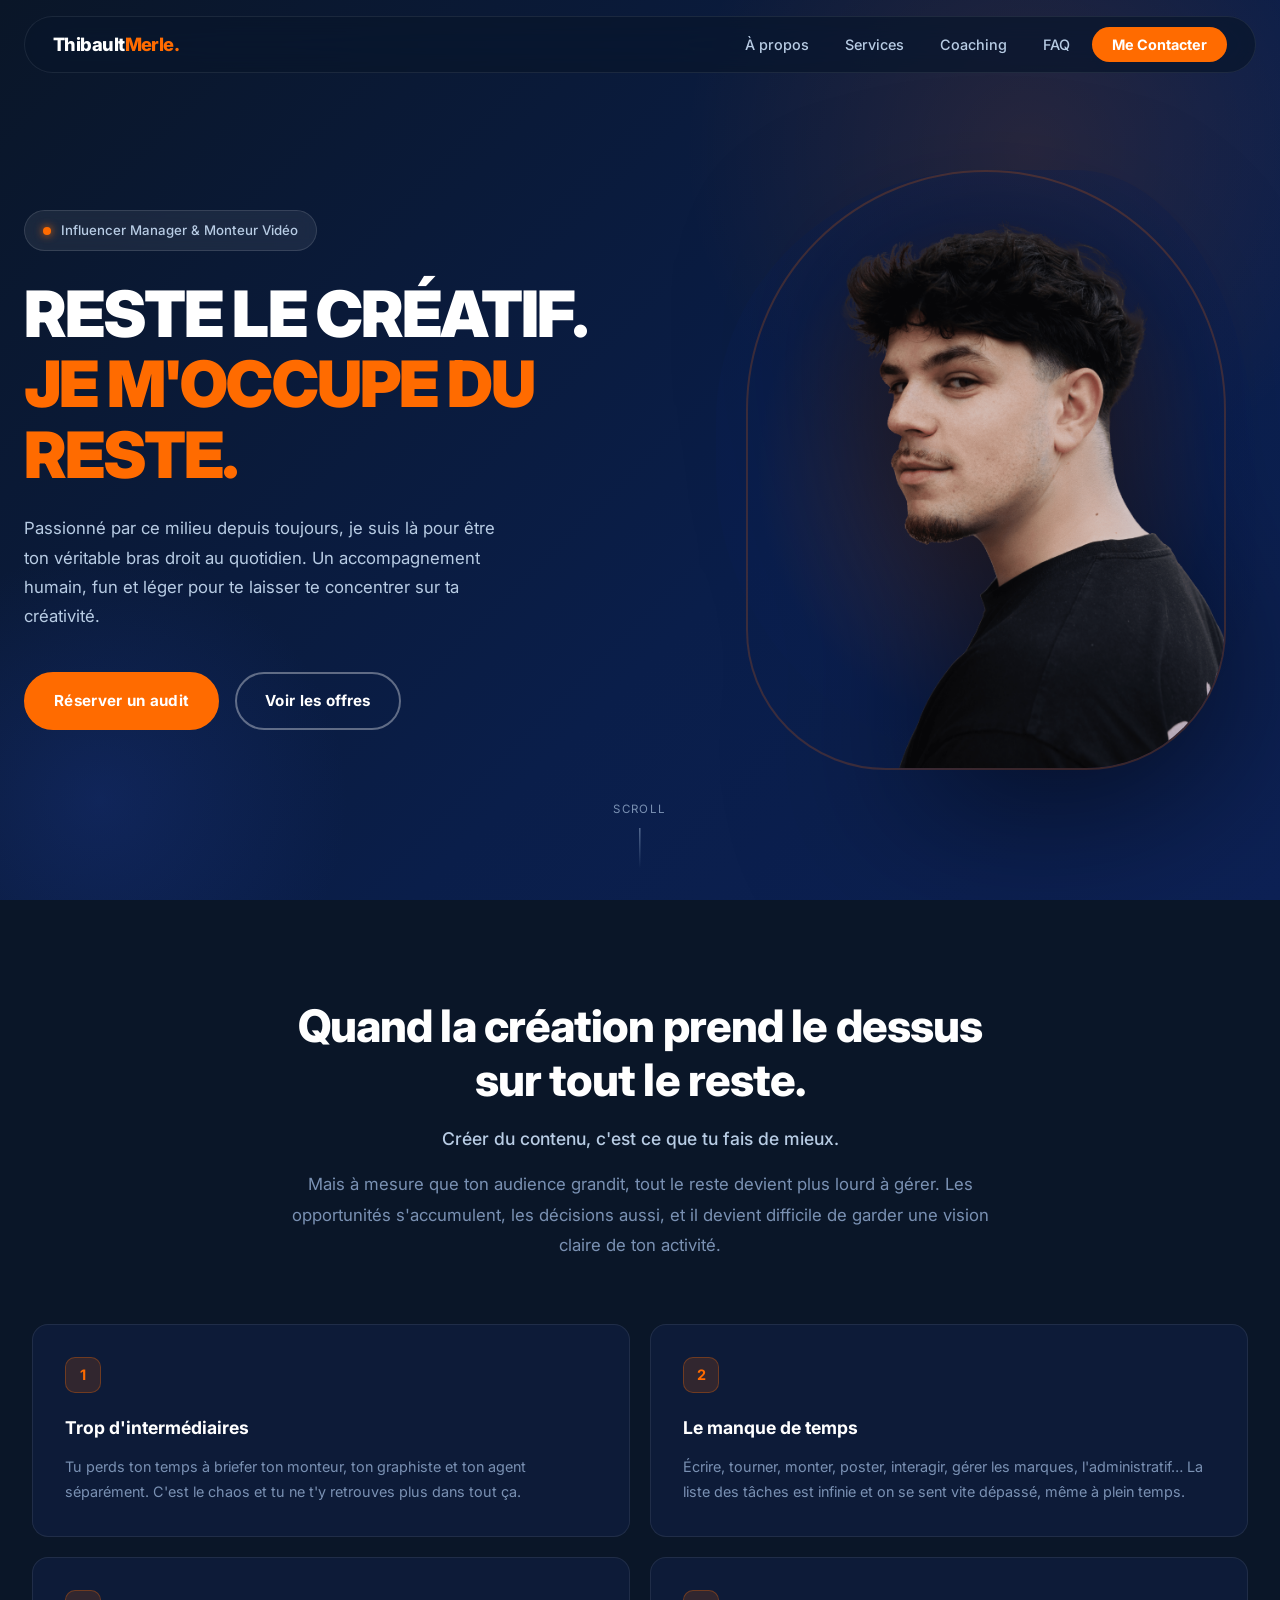
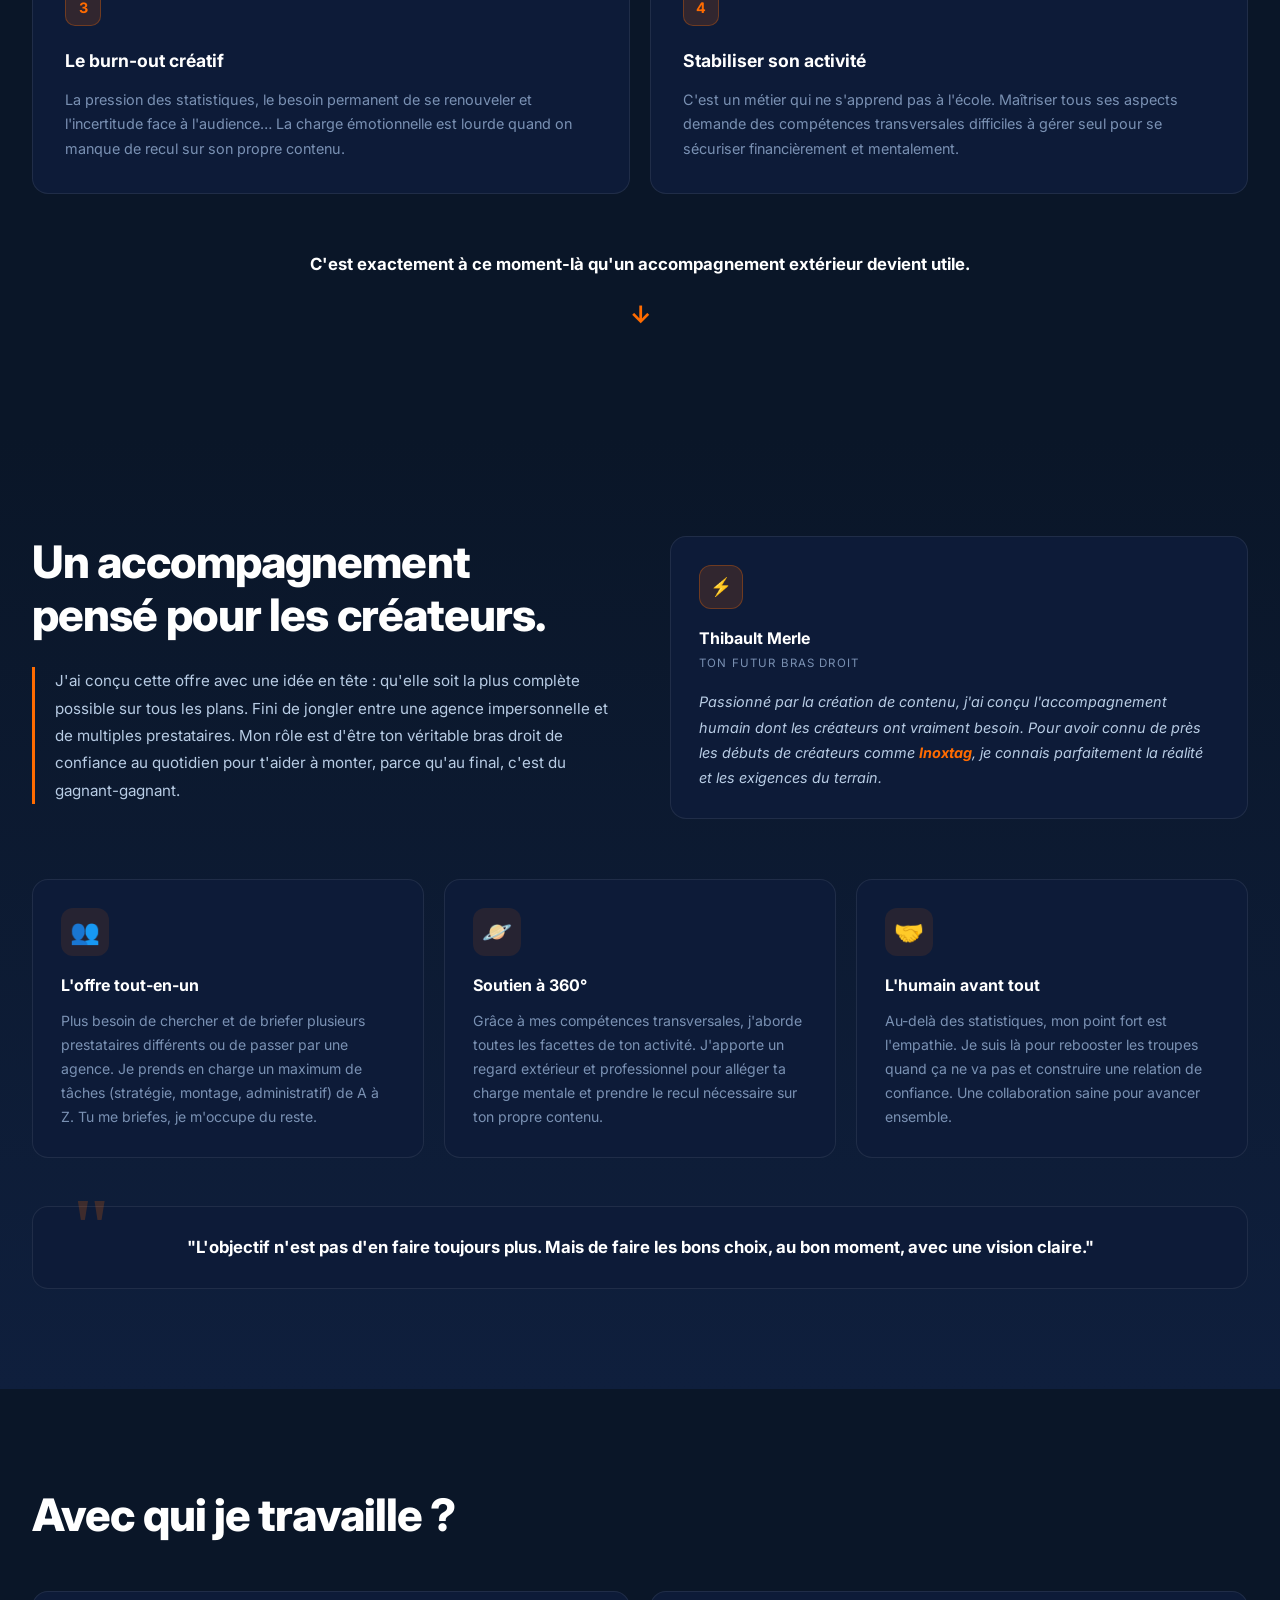
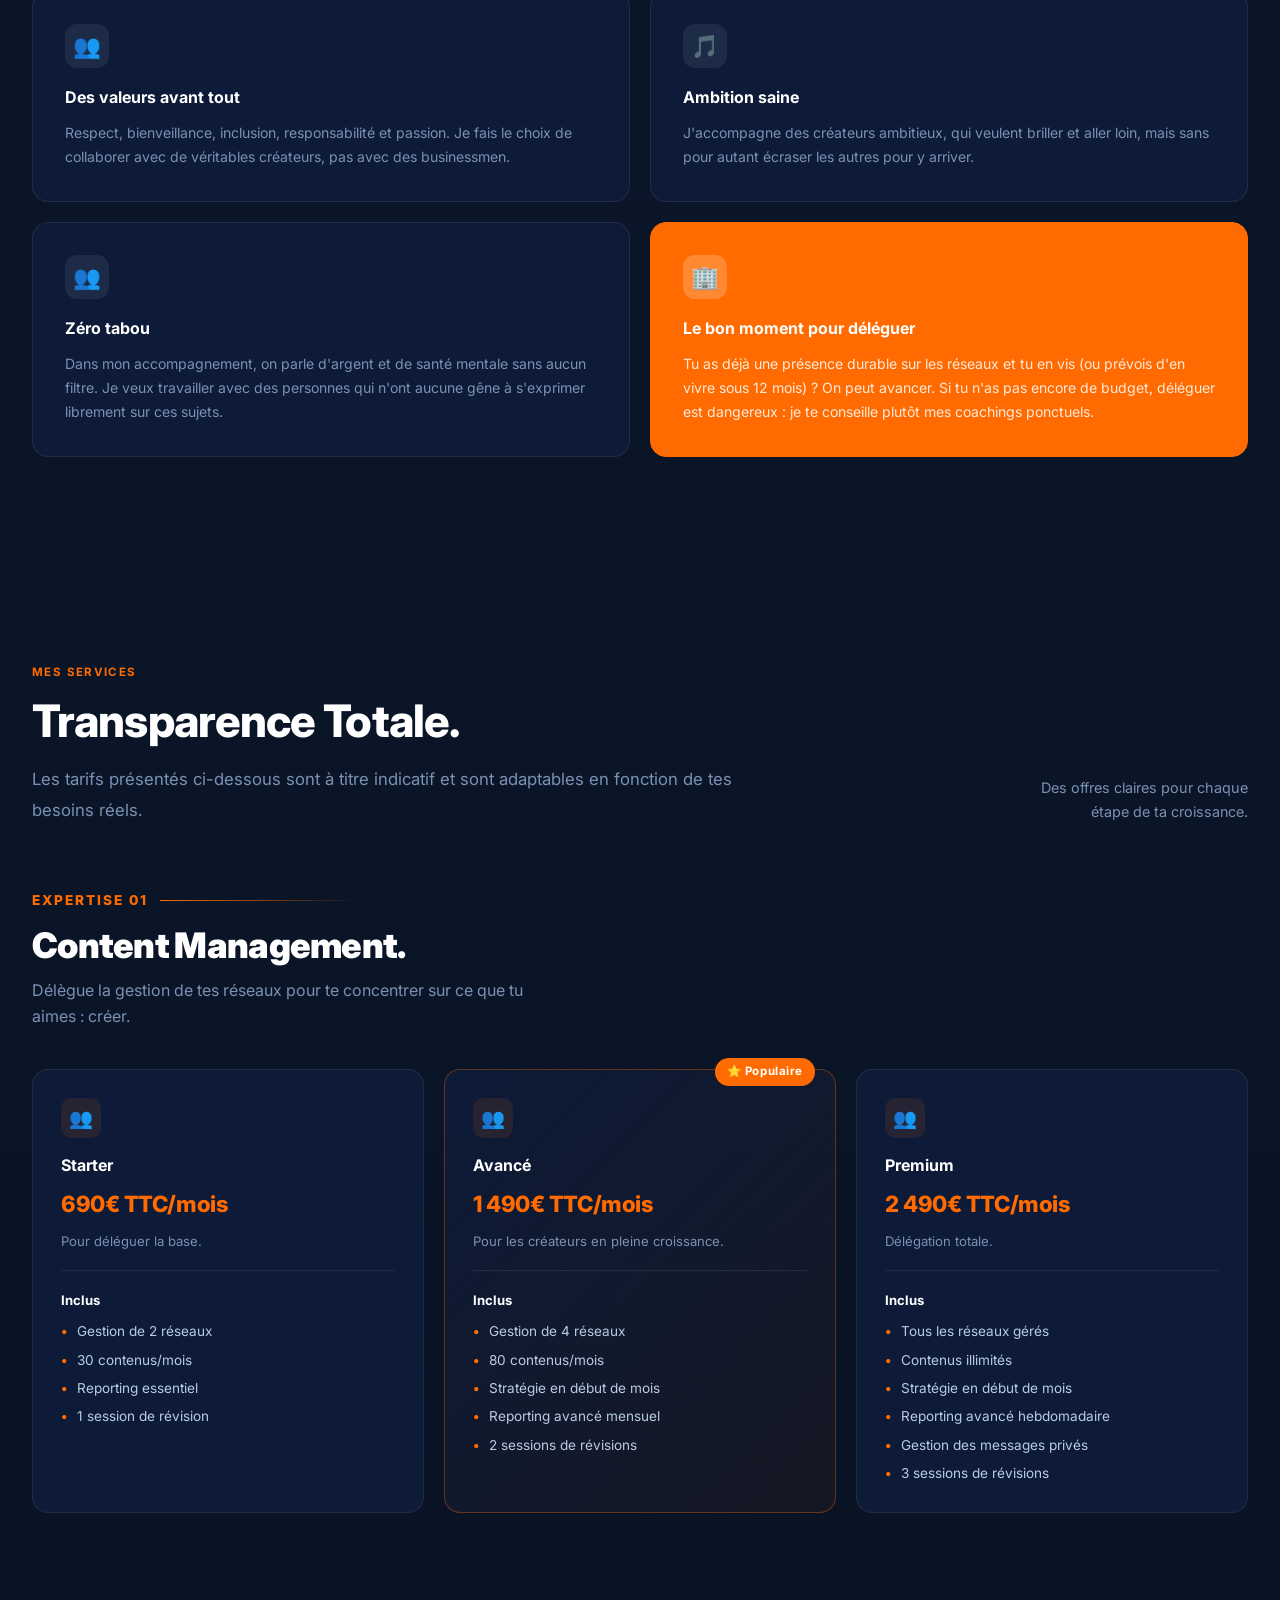
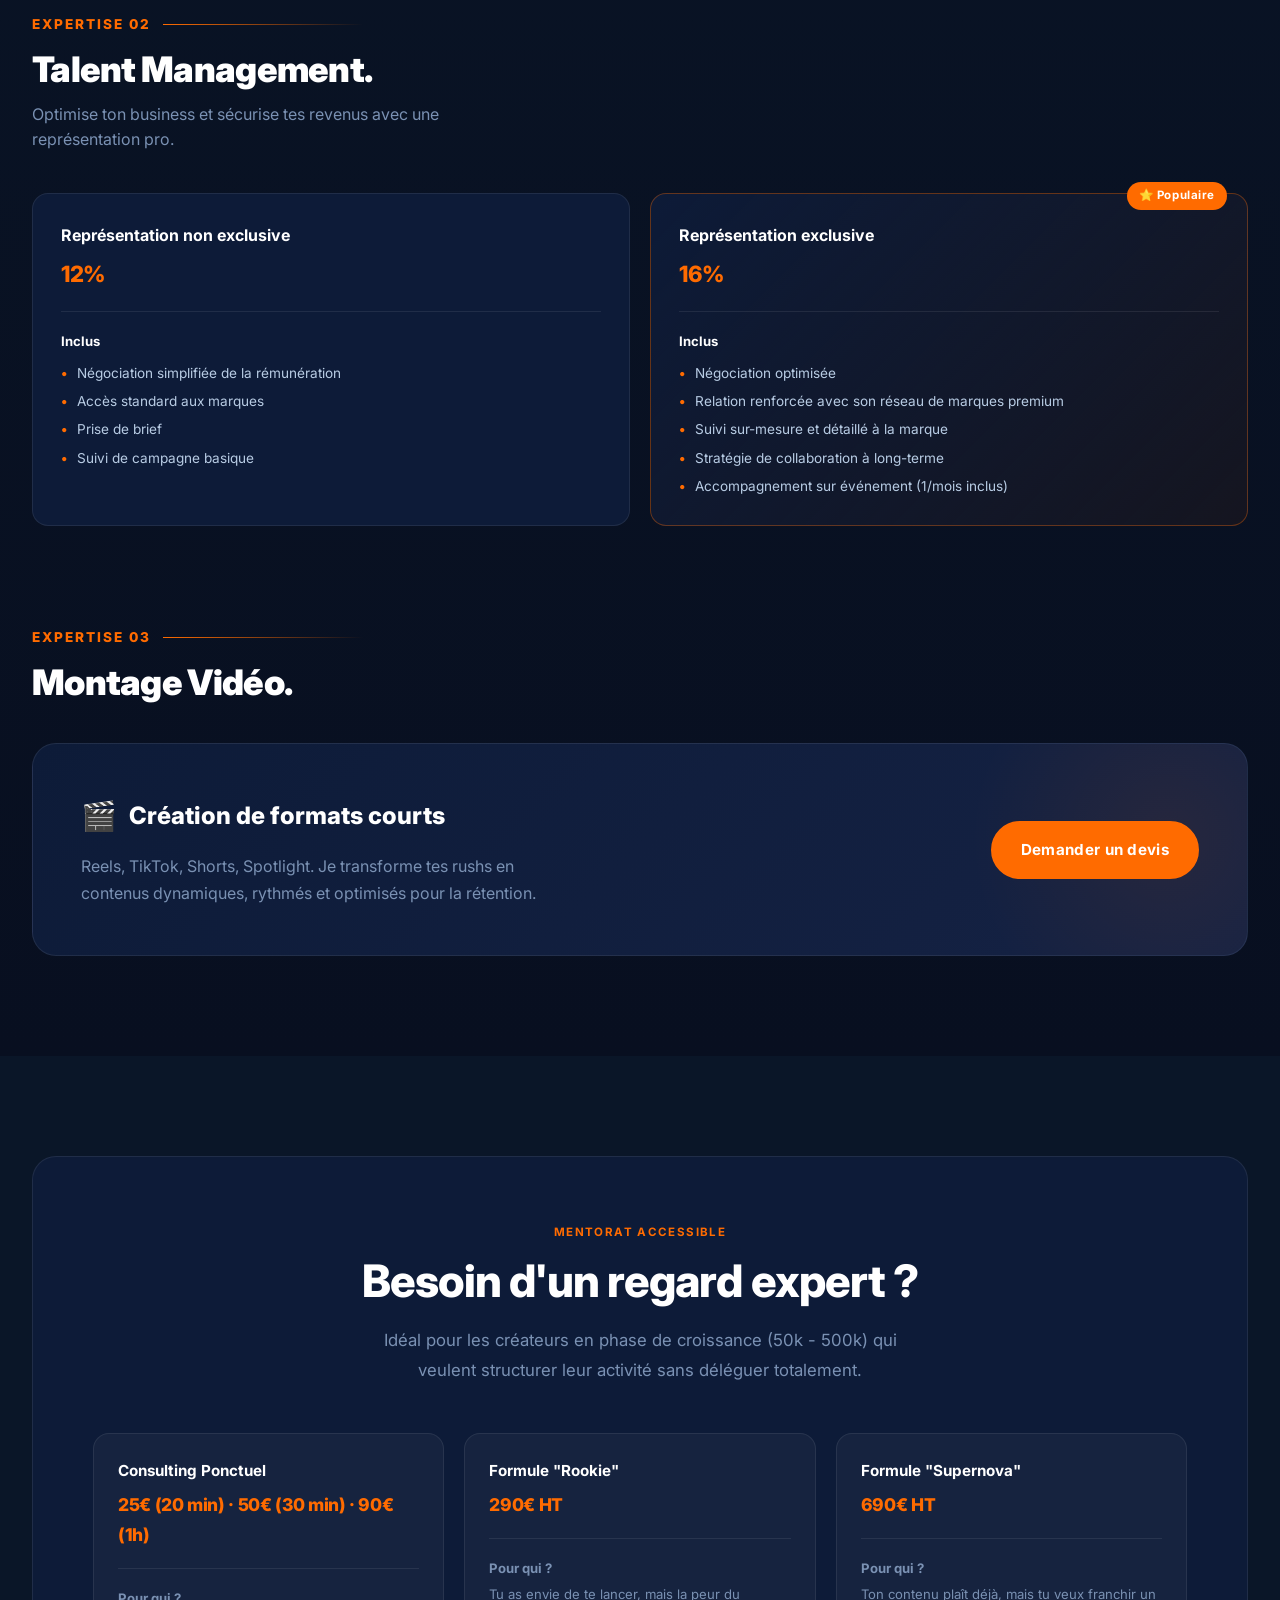
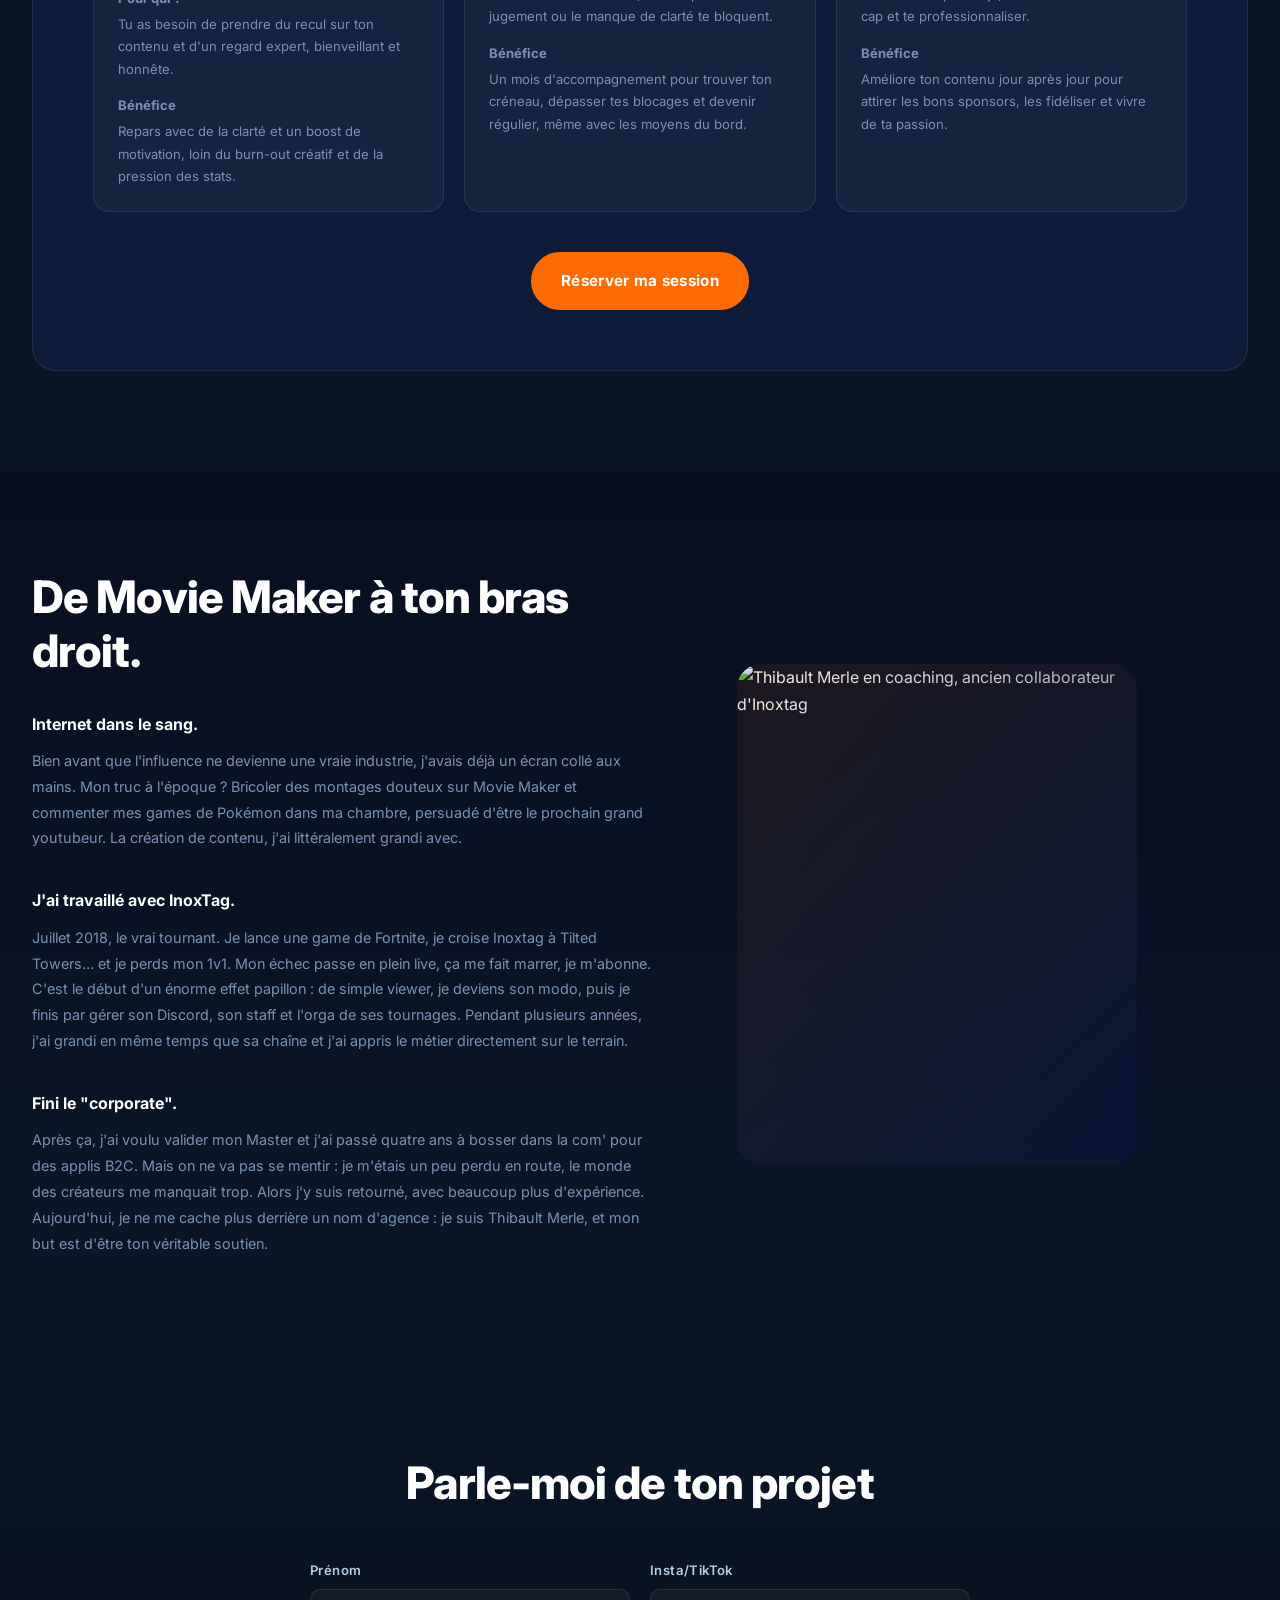
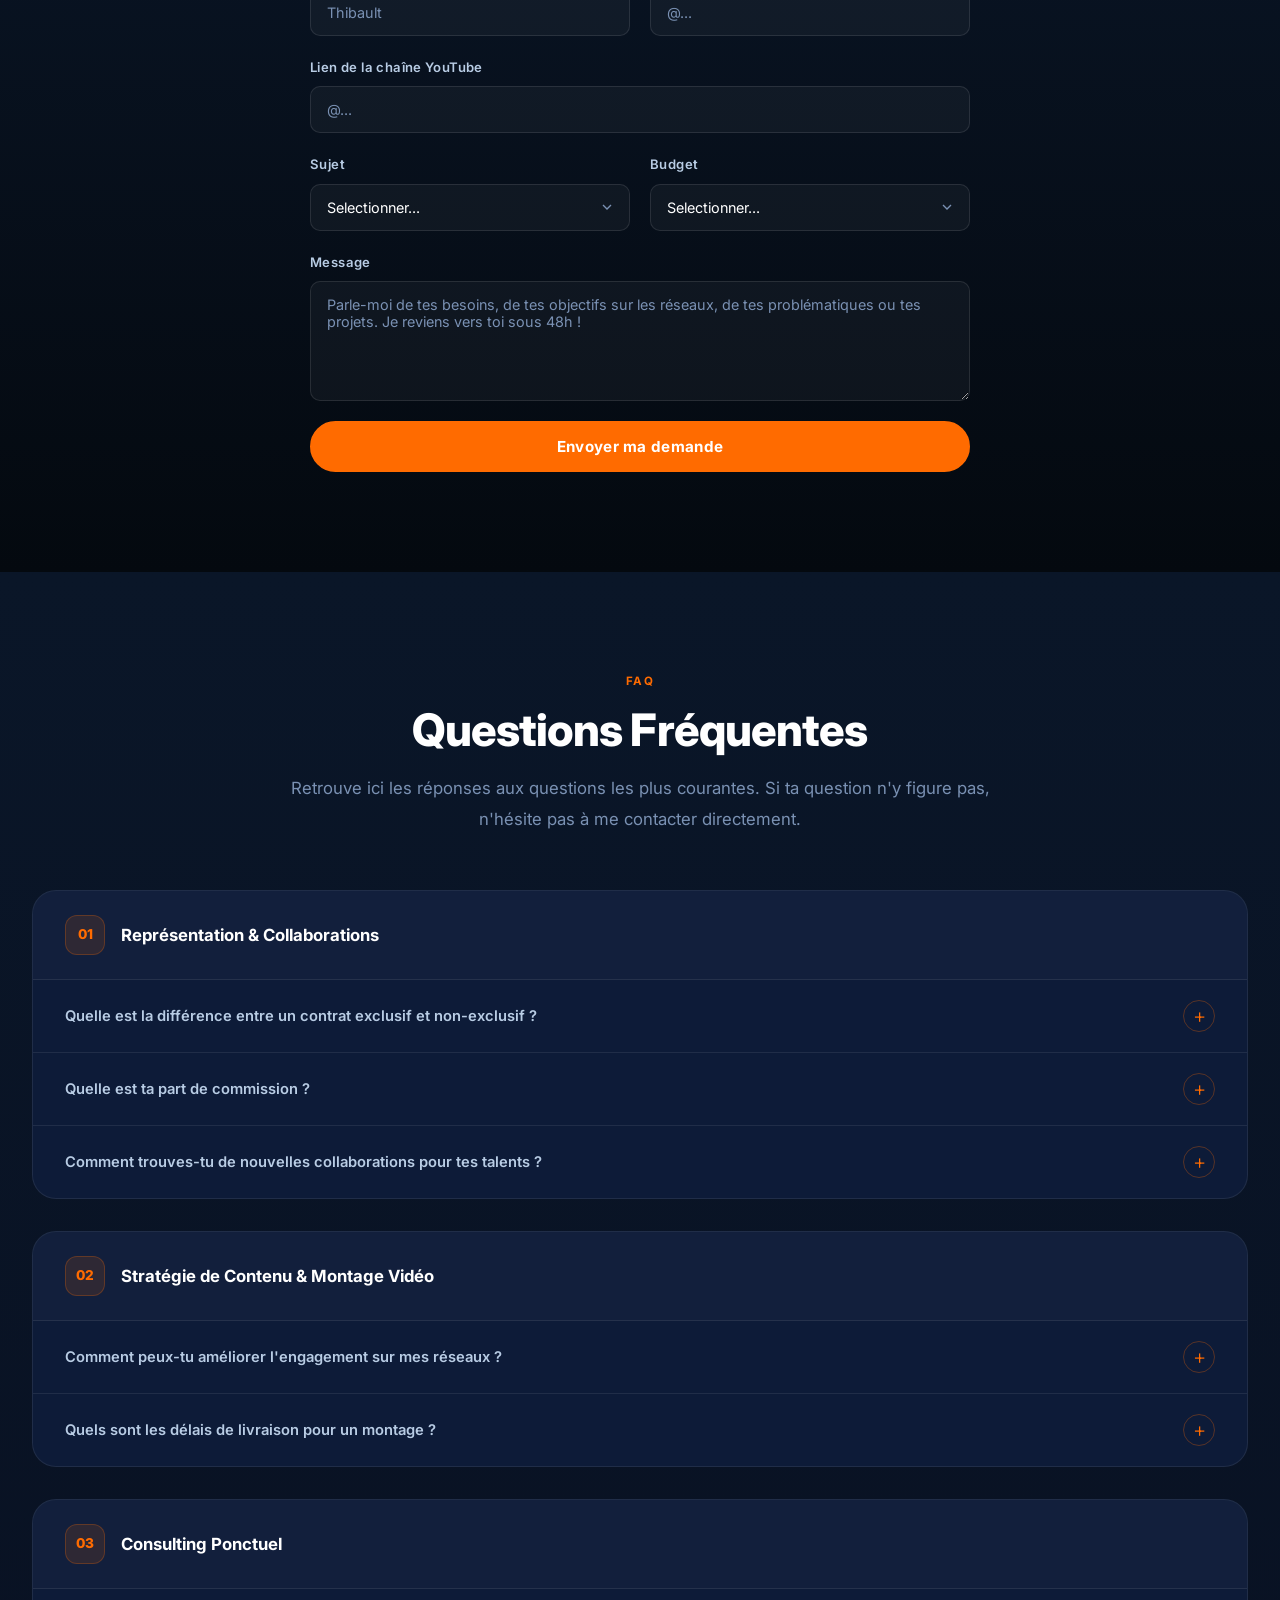
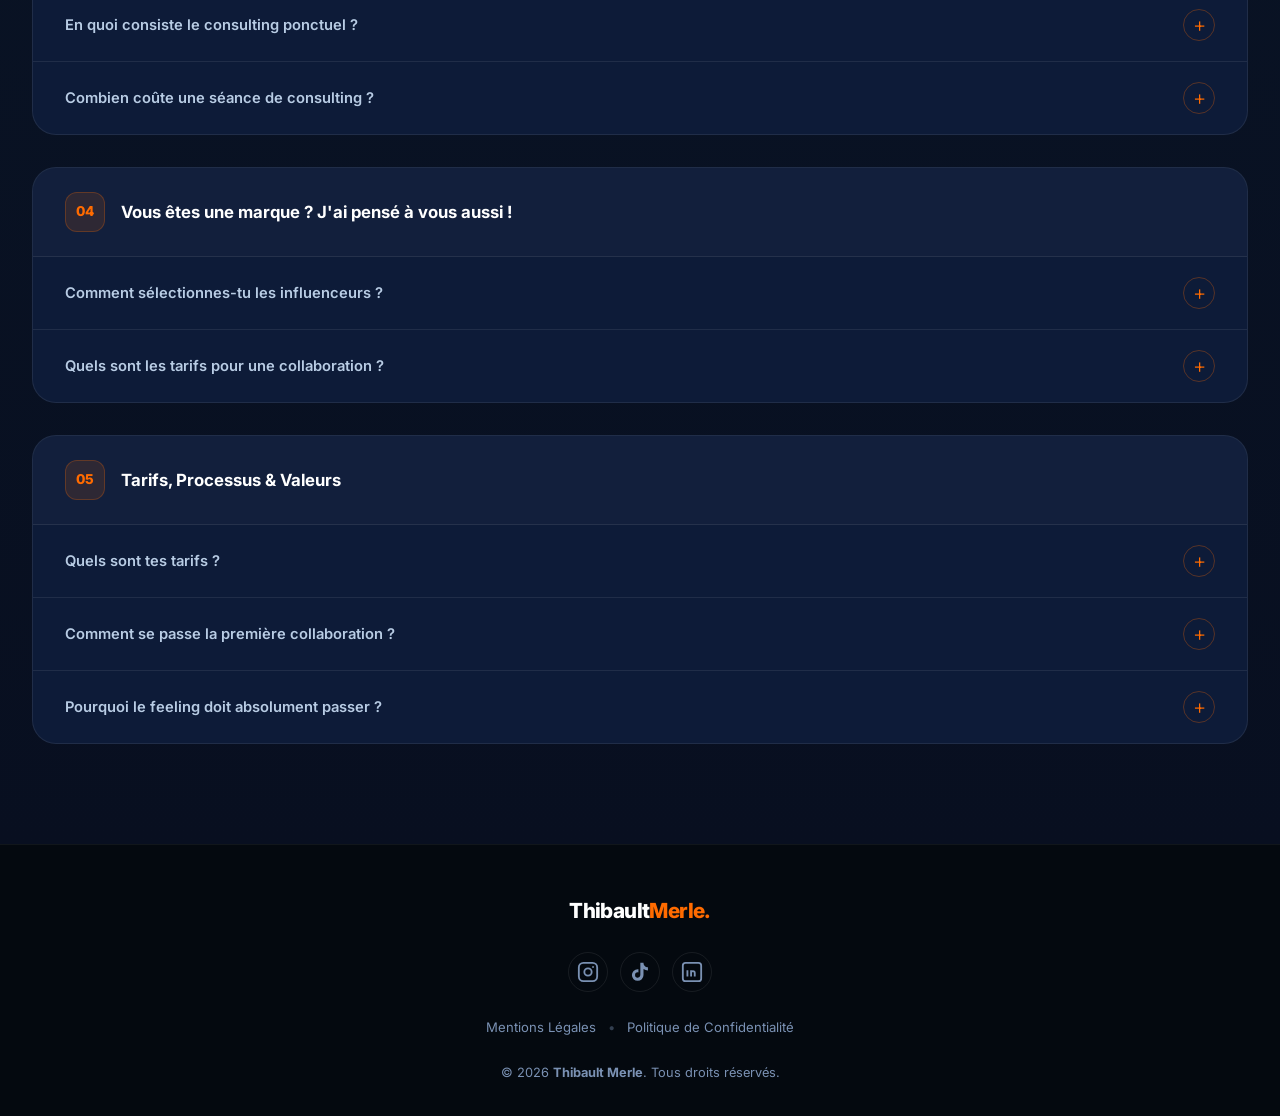
==== commit 6cade85f: "Mise à jour photo à propos, liens réseaux sociaux et nouvelles pages légales Co-Authored-By: Claude " ====
--- a/index.html
+++ b/index.html
@@ -4,9 +4,29 @@
 <head>
   <meta charset="UTF-8" />
   <meta name="viewport" content="width=device-width, initial-scale=1.0" />
-  <title>Thibault Merle — Influencer Manager & Monteur Vidéo</title>
+
+  <!-- SEO : Titre & Description -->
+  <title>Thibault Merle | Talent &amp; Content Manager</title>
   <meta name="description"
-    content="Thibault Merle, ton bras droit au quotidien. Influencer Manager & Monteur Vidéo. Reste le créatif, je m'occupe du reste." />
+    content="Thibault Merle, ton bras droit au quotidien. Accompagnement de créateurs, stratégie de contenu, mise en relation avec les marques. Reste le créatif, je m'occupe du reste." />
+
+  <!-- Open Graph (réseaux sociaux : WhatsApp, Discord, LinkedIn...) -->
+  <meta property="og:type" content="website" />
+  <meta property="og:title" content="Thibault Merle | Talent &amp; Content Manager" />
+  <meta property="og:description"
+    content="Ton bras droit au quotidien. Stratégie de contenu, talent management &amp; montage vidéo pour créateurs ambitieux." />
+  <meta property="og:url" content="https://thibaultmerle.fr" />
+  <!-- Remplace l'URL ci-dessous par le lien de ton image de couverture (1200x630px recommandé) -->
+  <meta property="og:image" content="https://thibaultmerle.fr/og-cover.jpg" />
+  <meta property="og:locale" content="fr_FR" />
+
+  <!-- Twitter Card -->
+  <meta name="twitter:card" content="summary_large_image" />
+  <meta name="twitter:title" content="Thibault Merle | Talent &amp; Content Manager" />
+  <meta name="twitter:description"
+    content="Ton bras droit au quotidien. Stratégie de contenu, talent management &amp; montage vidéo pour créateurs ambitieux." />
+  <meta name="twitter:image" content="https://thibaultmerle.fr/og-cover.jpg" />
+
   <link rel="preconnect" href="https://fonts.googleapis.com" />
   <link rel="preconnect" href="https://fonts.gstatic.com" crossorigin />
   <link href="https://fonts.googleapis.com/css2?family=Inter:wght@400;500;600;700;800;900&display=swap"
@@ -58,7 +78,7 @@
         <div class="hero-img-wrapper">
           <div class="hero-img-blob"></div>
           <div class="hero-avatar-photo">
-            <img src="portrait_1.png" alt="Thibault Merle" class="hero-portrait" />
+            <img src="portrait_1.png" alt="Thibault Merle, Talent & Content Manager" class="hero-portrait" />
           </div>
         </div>
       </div>
@@ -221,7 +241,11 @@
 
       <!-- Content Management -->
       <div class="service-block">
-        <div class="service-big-title">CONTENT MANAGEMENT.</div>
+        <div class="service-category-header">
+          <div class="category-label">Expertise 01</div>
+          <h3 class="category-title">Content Management.</h3>
+          <p class="category-desc">Délègue la gestion de tes réseaux pour te concentrer sur ce que tu aimes : créer.</p>
+        </div>
         <div class="pricing-grid">
           <div class="pricing-card">
             <div class="pricing-icon">👥</div>
@@ -273,7 +297,11 @@
 
       <!-- Talent Management -->
       <div class="service-block">
-        <div class="service-big-title">TALENT MANAGEMENT.</div>
+        <div class="service-category-header">
+          <div class="category-label">Expertise 02</div>
+          <h3 class="category-title">Talent Management.</h3>
+          <p class="category-desc">Optimise ton business et sécurise tes revenus avec une représentation pro.</p>
+        </div>
         <div class="pricing-grid pricing-grid-2">
           <div class="pricing-card">
             <h3>Représentation non exclusive</h3>
@@ -305,12 +333,18 @@
 
       <!-- Montage Vidéo -->
       <div class="service-block">
-        <div class="service-other-grid">
-          <div class="service-other-card">
-            <div class="service-other-icon">🎬</div>
-            <h3>Montage Vidéo</h3>
-            <p>Reels, TikTok, Shorts, Spotlight. Format court &amp; impactant.</p>
-            <a href="#contact" class="btn-small">Sur Devis</a>
+        <div class="service-category-header">
+          <div class="category-label">Expertise 03</div>
+          <h3 class="category-title">Montage Vidéo.</h3>
+        </div>
+        <div class="service-banner">
+          <div class="banner-content">
+            <h4 class="banner-title"><span class="banner-icon">🎬</span> Création de formats courts</h4>
+            <p class="banner-desc">Reels, TikTok, Shorts, Spotlight. Je transforme tes rushs en contenus dynamiques,
+              rythmés et optimisés pour la rétention.</p>
+          </div>
+          <div class="banner-action">
+            <a href="#contact" class="btn btn-primary">Demander un devis</a>
           </div>
         </div>
       </div>
@@ -398,7 +432,8 @@
         <div class="about-right">
           <div class="about-img-wrapper">
             <div class="about-img-decoration"></div>
-            <img src="portrait_1.png" alt="Thibault Merle" class="about-portrait" />
+            <img src="image_work.jpeg" alt="Thibault Merle en coaching, ancien collaborateur d'Inoxtag"
+              class="about-portrait" loading="lazy" />
           </div>
         </div>
       </div>
@@ -410,7 +445,11 @@
     <div class="container">
       <div class="contact-inner">
         <h2 class="section-title center">Parle-moi de ton projet</h2>
-        <form class="contact-form" id="contactForm">
+        <form class="contact-form" id="contactForm" data-netlify="true" netlify-honeypot="bot-field" name="contact">
+          <!-- Anti-spam Honeypot Netlify (champ caché, ne pas toucher) -->
+          <p style="display:none">
+            <label>Ne remplis pas ce champ si tu es humain : <input name="bot-field" /></label>
+          </p>
           <div class="form-row">
             <div class="form-group">
               <label for="prenom">Prénom</label>
@@ -430,10 +469,9 @@
               <label for="sujet">Sujet</label>
               <select id="sujet" name="sujet" required>
                 <option value="" disabled selected>Selectionner...</option>
-                <option value="content-management">Content Management</option>
-                <option value="talent-management">Talent Management</option>
+                <option value="content-management">Demande de Devis (Influence/Content)</option>
+                <option value="talent-management">Intéressé par le Pack Suivi (5h/10h)</option>
                 <option value="montage">Montage Vidéo</option>
-                <option value="coaching">Coaching / Consulting</option>
                 <option value="autre">Autre</option>
               </select>
             </div>
@@ -441,15 +479,10 @@
               <label for="budget">Budget</label>
               <select id="budget" name="budget" required>
                 <option value="" disabled selected>Selectionner...</option>
-                <option value="consulting-20">Consulting 20 min (25€)</option>
-                <option value="consulting-30">Consulting 30 min (50€)</option>
-                <option value="consulting-60">Consulting 1h (90€)</option>
-                <option value="rookie">Formule Rookie (290€)</option>
-                <option value="supernova">Formule Supernova (690€)</option>
-                <option value="starter">Starter (690€/mois)</option>
-                <option value="avance">Avancé (1 490€/mois)</option>
-                <option value="premium">Premium (2 490€/mois)</option>
-                <option value="sur-devis">Sur devis</option>
+                <option value="consulting-20">Moins de 500€</option>
+                <option value="consulting-30">500€ - 2000€</option>
+                <option value="consulting-60">2000€ - 5000€</option>
+                <option value="rookie">+5000€</option>
               </select>
             </div>
           </div>
@@ -678,20 +711,20 @@
       <div class="footer-inner">
         <div class="footer-logo">Thibault<span>Merle.</span></div>
         <div class="footer-socials">
-          <a href="https://instagram.com" target="_blank" rel="noopener" aria-label="Instagram" class="social-link">
+          <a href="https://www.instagram.com/thibault.mrle/" target="_blank" rel="noopener" aria-label="Instagram" class="social-link">
             <svg width="22" height="22" viewBox="0 0 24 24" fill="none" stroke="currentColor" stroke-width="2">
               <rect x="2" y="2" width="20" height="20" rx="5" />
               <circle cx="12" cy="12" r="4" />
               <circle cx="17.5" cy="6.5" r="1" fill="currentColor" stroke="none" />
             </svg>
           </a>
-          <a href="https://tiktok.com" target="_blank" rel="noopener" aria-label="TikTok" class="social-link">
+          <a href="https://www.tiktok.com/@thibault.mrle" target="_blank" rel="noopener" aria-label="TikTok" class="social-link">
             <svg width="22" height="22" viewBox="0 0 24 24" fill="currentColor">
               <path
                 d="M19.59 6.69a4.83 4.83 0 01-3.77-4.25V2h-3.45v13.67a2.89 2.89 0 01-2.88 2.5 2.89 2.89 0 01-2.89-2.89 2.89 2.89 0 012.89-2.89c.28 0 .54.04.79.1V9.01a6.33 6.33 0 00-.79-.05 6.34 6.34 0 00-6.34 6.34 6.34 6.34 0 006.34 6.34 6.34 6.34 0 006.33-6.34V8.69a8.27 8.27 0 004.84 1.55V6.79a4.85 4.85 0 01-1.07-.1z" />
             </svg>
           </a>
-          <a href="https://linkedin.com" target="_blank" rel="noopener" aria-label="LinkedIn" class="social-link">
+          <a href="https://www.linkedin.com/in/thibault-merle/" target="_blank" rel="noopener" aria-label="LinkedIn" class="social-link">
             <svg width="22" height="22" viewBox="0 0 24 24" fill="none" stroke="currentColor" stroke-width="2">
               <rect x="2" y="2" width="20" height="20" rx="3" />
               <path d="M7 10v7M7 7v.01M11 17v-4a2 2 0 014 0v4M11 10v7" />
@@ -699,9 +732,9 @@
           </a>
         </div>
         <div class="footer-links">
-          <a href="#">Mentions Légales</a>
+          <a href="mentions-legales.html">Mentions Légales</a>
           <span>•</span>
-          <a href="#">Politiques de Confidentialité</a>
+          <a href="politique-confidentialite.html">Politique de Confidentialité</a>
         </div>
         <p class="footer-copy">© 2026 <strong>Thibault Merle</strong>. Tous droits réservés.</p>
       </div>
--- a/style.css
+++ b/style.css
@@ -4,7 +4,9 @@
    ============================================= */
 
 /* ---- RESET & BASE ---- */
-*, *::before, *::after {
+*,
+*::before,
+*::after {
   box-sizing: border-box;
   margin: 0;
   padding: 0;
@@ -21,11 +23,11 @@
   --white: #ffffff;
   --text-muted: #7a91b3;
   --text-light: #b8cce4;
-  --border: rgba(255,255,255,0.08);
+  --border: rgba(255, 255, 255, 0.08);
   --radius: 16px;
   --radius-lg: 24px;
-  --shadow: 0 4px 24px rgba(0,0,0,0.3);
-  --shadow-lg: 0 8px 48px rgba(0,0,0,0.4);
+  --shadow: 0 4px 24px rgba(0, 0, 0, 0.3);
+  --shadow-lg: 0 8px 48px rgba(0, 0, 0, 0.4);
   --transition: 0.3s cubic-bezier(0.4, 0, 0.2, 1);
   --font: 'Inter', -apple-system, BlinkMacSystemFont, sans-serif;
 }
@@ -44,18 +46,33 @@
   -webkit-font-smoothing: antialiased;
 }
 
-img { max-width: 100%; display: block; }
-a { text-decoration: none; color: inherit; }
-ul { list-style: none; }
+img {
+  max-width: 100%;
+  display: block;
+}
+
+a {
+  text-decoration: none;
+  color: inherit;
+}
+
+ul {
+  list-style: none;
+}
 
 .container {
-  max-width: 1140px;
+  max-width: 1600px;
   margin: 0 auto;
-  padding: 0 24px;
-}
-
-.orange { color: var(--orange); }
-.center { text-align: center; }
+  padding: 0 32px;
+}
+
+.orange {
+  color: var(--orange);
+}
+
+.center {
+  text-align: center;
+}
 
 /* ---- TYPOGRAPHY ---- */
 .section-title {
@@ -74,10 +91,10 @@
 }
 
 .section-text {
-  font-size: 1rem;
+  font-size: 1.05rem;
   color: var(--text-muted);
   line-height: 1.8;
-  max-width: 640px;
+  max-width: 720px;
 }
 
 .section-header.center .section-text {
@@ -118,37 +135,42 @@
   color: var(--white);
   border-color: var(--orange);
 }
+
 .btn-primary:hover {
   background: var(--orange-hover);
   border-color: var(--orange-hover);
   transform: translateY(-2px);
-  box-shadow: 0 8px 24px rgba(255,107,0,0.4);
+  box-shadow: 0 8px 24px rgba(255, 107, 0, 0.4);
 }
 
 .btn-outline {
   background: transparent;
   color: var(--white);
-  border-color: rgba(255,255,255,0.35);
-}
+  border-color: rgba(255, 255, 255, 0.35);
+}
+
 .btn-outline:hover {
   border-color: var(--white);
-  background: rgba(255,255,255,0.07);
+  background: rgba(255, 255, 255, 0.07);
   transform: translateY(-2px);
 }
 
-.btn-full { width: 100%; }
+.btn-full {
+  width: 100%;
+}
 
 .btn-small {
   display: inline-block;
   padding: 8px 18px;
   border-radius: 8px;
-  border: 1.5px solid rgba(255,255,255,0.25);
+  border: 1.5px solid rgba(255, 255, 255, 0.25);
   font-size: 0.82rem;
   font-weight: 600;
   color: var(--white);
   transition: var(--transition);
   margin-top: 12px;
 }
+
 .btn-small:hover {
   border-color: var(--orange);
   color: var(--orange);
@@ -161,7 +183,7 @@
   left: 50%;
   transform: translateX(-50%);
   width: calc(100% - 48px);
-  max-width: 1100px;
+  max-width: 1540px;
   z-index: 1000;
   background: rgba(10, 22, 40, 0.75);
   backdrop-filter: blur(20px) saturate(1.5);
@@ -174,7 +196,7 @@
 
 .navbar.scrolled {
   background: rgba(10, 22, 40, 0.95);
-  box-shadow: 0 8px 40px rgba(0,0,0,0.4);
+  box-shadow: 0 8px 40px rgba(0, 0, 0, 0.4);
 }
 
 .nav-container {
@@ -191,7 +213,10 @@
   letter-spacing: -0.03em;
   flex-shrink: 0;
 }
-.nav-logo span { color: var(--orange); }
+
+.nav-logo span {
+  color: var(--orange);
+}
 
 .nav-links {
   display: flex;
@@ -208,7 +233,11 @@
   border-radius: 50px;
   transition: var(--transition);
 }
-.nav-link:hover { color: var(--white); background: rgba(255,255,255,0.07); }
+
+.nav-link:hover {
+  color: var(--white);
+  background: rgba(255, 255, 255, 0.07);
+}
 
 .cta-nav {
   background: var(--orange);
@@ -217,10 +246,11 @@
   border-radius: 50px;
   font-weight: 700;
 }
+
 .cta-nav:hover {
   background: var(--orange-hover);
   transform: translateY(-1px);
-  box-shadow: 0 4px 16px rgba(255,107,0,0.4);
+  box-shadow: 0 4px 16px rgba(255, 107, 0, 0.4);
 }
 
 .hamburger {
@@ -232,6 +262,7 @@
   cursor: pointer;
   padding: 4px;
 }
+
 .hamburger span {
   display: block;
   width: 24px;
@@ -240,9 +271,18 @@
   border-radius: 2px;
   transition: var(--transition);
 }
-.hamburger.active span:nth-child(1) { transform: translateY(7px) rotate(45deg); }
-.hamburger.active span:nth-child(2) { opacity: 0; }
-.hamburger.active span:nth-child(3) { transform: translateY(-7px) rotate(-45deg); }
+
+.hamburger.active span:nth-child(1) {
+  transform: translateY(7px) rotate(45deg);
+}
+
+.hamburger.active span:nth-child(2) {
+  opacity: 0;
+}
+
+.hamburger.active span:nth-child(3) {
+  transform: translateY(-7px) rotate(-45deg);
+}
 
 /* ---- HERO ---- */
 .hero {
@@ -262,9 +302,10 @@
   right: -100px;
   width: 700px;
   height: 700px;
-  background: radial-gradient(circle, rgba(255,107,0,0.12) 0%, transparent 70%);
+  background: radial-gradient(circle, rgba(255, 107, 0, 0.12) 0%, transparent 70%);
   pointer-events: none;
 }
+
 .hero::after {
   content: '';
   position: absolute;
@@ -272,30 +313,32 @@
   left: -150px;
   width: 500px;
   height: 500px;
-  background: radial-gradient(circle, rgba(30,60,150,0.3) 0%, transparent 70%);
+  background: radial-gradient(circle, rgba(30, 60, 150, 0.3) 0%, transparent 70%);
   pointer-events: none;
 }
 
 .hero-container {
-  max-width: 1140px;
+  max-width: 1600px;
   margin: 0 auto;
   display: grid;
-  grid-template-columns: 1fr 1fr;
-  gap: 60px;
+  grid-template-columns: 1.2fr 1fr;
+  gap: 80px;
   align-items: center;
   position: relative;
   z-index: 1;
   width: 100%;
 }
 
-.hero-content { max-width: 560px; }
+.hero-content {
+  max-width: 800px;
+}
 
 .hero-badge {
   display: inline-flex;
   align-items: center;
   gap: 10px;
-  background: rgba(255,255,255,0.07);
-  border: 1px solid rgba(255,255,255,0.12);
+  background: rgba(255, 255, 255, 0.07);
+  border: 1px solid rgba(255, 255, 255, 0.12);
   border-radius: 50px;
   padding: 8px 18px;
   font-size: 0.83rem;
@@ -306,16 +349,27 @@
 }
 
 .badge-dot {
-  width: 8px; height: 8px;
+  width: 8px;
+  height: 8px;
   border-radius: 50%;
   background: var(--orange);
   box-shadow: 0 0 8px var(--orange);
   animation: pulse-dot 2s ease-in-out infinite;
   flex-shrink: 0;
 }
+
 @keyframes pulse-dot {
-  0%, 100% { opacity: 1; transform: scale(1); }
-  50% { opacity: 0.6; transform: scale(0.8); }
+
+  0%,
+  100% {
+    opacity: 1;
+    transform: scale(1);
+  }
+
+  50% {
+    opacity: 0.6;
+    transform: scale(0.8);
+  }
 }
 
 .hero-title {
@@ -349,8 +403,8 @@
 
 .hero-img-wrapper {
   position: relative;
-  width: 420px;
-  height: 480px;
+  width: 540px;
+  height: 600px;
   display: flex;
   align-items: center;
   justify-content: center;
@@ -359,15 +413,25 @@
 .hero-img-blob {
   position: absolute;
   inset: 0;
-  background: radial-gradient(ellipse at center, rgba(255,107,0,0.2) 0%, rgba(10,30,80,0.5) 60%, transparent 100%);
+  background: radial-gradient(ellipse at center, rgba(255, 107, 0, 0.2) 0%, rgba(10, 30, 80, 0.5) 60%, transparent 100%);
   border-radius: 60% 40% 50% 70% / 50% 60% 40% 60%;
   animation: blob-morph 8s ease-in-out infinite;
 }
 
 @keyframes blob-morph {
-  0%, 100% { border-radius: 60% 40% 50% 70% / 50% 60% 40% 60%; }
-  33% { border-radius: 40% 60% 70% 30% / 60% 40% 60% 40%; }
-  66% { border-radius: 70% 30% 40% 60% / 40% 70% 30% 70%; }
+
+  0%,
+  100% {
+    border-radius: 60% 40% 50% 70% / 50% 60% 40% 60%;
+  }
+
+  33% {
+    border-radius: 40% 60% 70% 30% / 60% 40% 60% 40%;
+  }
+
+  66% {
+    border-radius: 70% 30% 40% 60% / 40% 70% 30% 70%;
+  }
 }
 
 .hero-avatar-placeholder {
@@ -382,52 +446,57 @@
 .avatar-silhouette {
   width: 240px;
   height: 320px;
-  background: linear-gradient(160deg, rgba(255,107,0,0.08) 0%, rgba(10,28,70,0.4) 100%);
+  background: linear-gradient(160deg, rgba(255, 107, 0, 0.08) 0%, rgba(10, 28, 70, 0.4) 100%);
   border-radius: 130px 130px 90px 90px;
-  border: 1px solid rgba(255,107,0,0.18);
+  border: 1px solid rgba(255, 107, 0, 0.18);
   display: flex;
   flex-direction: column;
   align-items: center;
   justify-content: flex-end;
   overflow: hidden;
   position: relative;
-  box-shadow: inset 0 -60px 80px rgba(255,107,0,0.06), 0 20px 60px rgba(0,0,0,0.4);
+  box-shadow: inset 0 -60px 80px rgba(255, 107, 0, 0.06), 0 20px 60px rgba(0, 0, 0, 0.4);
 }
 
 .avatar-silhouette::before {
   content: '';
   position: absolute;
   top: 20px;
-  width: 100px; height: 100px;
-  background: radial-gradient(circle, rgba(255,107,0,0.2) 0%, rgba(255,107,0,0.05) 60%, transparent 100%);
+  width: 100px;
+  height: 100px;
+  background: radial-gradient(circle, rgba(255, 107, 0, 0.2) 0%, rgba(255, 107, 0, 0.05) 60%, transparent 100%);
   border-radius: 50%;
-  box-shadow: 0 0 0 1px rgba(255,107,0,0.15);
+  box-shadow: 0 0 0 1px rgba(255, 107, 0, 0.15);
 }
 
 .avatar-silhouette::after {
   content: '';
   position: absolute;
   bottom: 0;
-  width: 180px; height: 200px;
-  background: radial-gradient(ellipse at top, rgba(255,107,0,0.15) 0%, rgba(10,28,70,0.5) 70%, transparent 100%);
+  width: 180px;
+  height: 200px;
+  background: radial-gradient(ellipse at top, rgba(255, 107, 0, 0.15) 0%, rgba(10, 28, 70, 0.5) 70%, transparent 100%);
   border-radius: 100px 100px 0 0;
 }
 
 .avatar-head {
-  width: 95px; height: 95px;
-  background: radial-gradient(circle at 35% 35%, rgba(255,150,50,0.4), rgba(255,107,0,0.15));
+  width: 95px;
+  height: 95px;
+  background: radial-gradient(circle at 35% 35%, rgba(255, 150, 50, 0.4), rgba(255, 107, 0, 0.15));
   border-radius: 50%;
-  border: 1px solid rgba(255,107,0,0.25);
+  border: 1px solid rgba(255, 107, 0, 0.25);
   flex-shrink: 0;
   position: relative;
   z-index: 2;
   margin-bottom: -10px;
 }
+
 .avatar-body {
-  width: 160px; height: 185px;
-  background: linear-gradient(180deg, rgba(255,107,0,0.18) 0%, rgba(20,40,90,0.6) 100%);
+  width: 160px;
+  height: 185px;
+  background: linear-gradient(180deg, rgba(255, 107, 0, 0.18) 0%, rgba(20, 40, 90, 0.6) 100%);
   border-radius: 90px 90px 0 0;
-  border: 1px solid rgba(255,107,0,0.15);
+  border: 1px solid rgba(255, 107, 0, 0.15);
   border-bottom: none;
   position: relative;
   z-index: 1;
@@ -440,7 +509,10 @@
   opacity: 0.6;
   letter-spacing: -0.02em;
 }
-.hero-img-label span { color: var(--orange); }
+
+.hero-img-label span {
+  color: var(--orange);
+}
 
 .hero-scroll {
   position: absolute;
@@ -457,14 +529,23 @@
   color: var(--text-muted);
   animation: bounce-y 2s ease-in-out infinite;
 }
+
 .scroll-line {
   width: 1px;
   height: 40px;
   background: linear-gradient(to bottom, var(--text-muted), transparent);
 }
+
 @keyframes bounce-y {
-  0%, 100% { transform: translateX(-50%) translateY(0); }
-  50% { transform: translateX(-50%) translateY(6px); }
+
+  0%,
+  100% {
+    transform: translateX(-50%) translateY(0);
+  }
+
+  50% {
+    transform: translateX(-50%) translateY(6px);
+  }
 }
 
 /* ---- PROBLEM ---- */
@@ -474,10 +555,23 @@
   position: relative;
 }
 
-.section-header { margin-bottom: 64px; }
-.section-header.center { display: flex; flex-direction: column; align-items: center; }
-.section-header.center .section-title { max-width: 700px; }
-.section-header.center .section-text { text-align: center; }
+.section-header {
+  margin-bottom: 64px;
+}
+
+.section-header.center {
+  display: flex;
+  flex-direction: column;
+  align-items: center;
+}
+
+.section-header.center .section-title {
+  max-width: 700px;
+}
+
+.section-header.center .section-text {
+  text-align: center;
+}
 
 .problem-grid {
   display: grid;
@@ -495,27 +589,35 @@
   transition: var(--transition);
   overflow: hidden;
 }
+
 .problem-card::before {
   content: '';
   position: absolute;
-  top: 0; left: 0; right: 0;
+  top: 0;
+  left: 0;
+  right: 0;
   height: 2px;
   background: linear-gradient(90deg, var(--orange) 0%, transparent 100%);
   opacity: 0;
   transition: var(--transition);
 }
+
 .problem-card:hover {
-  border-color: rgba(255,107,0,0.25);
+  border-color: rgba(255, 107, 0, 0.25);
   transform: translateY(-4px);
-  box-shadow: 0 16px 48px rgba(0,0,0,0.3);
-}
-.problem-card:hover::before { opacity: 1; }
+  box-shadow: 0 16px 48px rgba(0, 0, 0, 0.3);
+}
+
+.problem-card:hover::before {
+  opacity: 1;
+}
 
 .problem-num {
-  width: 36px; height: 36px;
+  width: 36px;
+  height: 36px;
   border-radius: 10px;
-  background: rgba(255,107,0,0.15);
-  border: 1px solid rgba(255,107,0,0.3);
+  background: rgba(255, 107, 0, 0.15);
+  border: 1px solid rgba(255, 107, 0, 0.3);
   color: var(--orange);
   font-size: 0.9rem;
   font-weight: 700;
@@ -573,6 +675,7 @@
   padding-left: 20px;
   margin-top: 24px;
 }
+
 .solution-quote-bar p {
   font-size: 0.95rem;
   color: var(--text-light);
@@ -587,10 +690,11 @@
 }
 
 .profile-icon {
-  width: 44px; height: 44px;
+  width: 44px;
+  height: 44px;
   border-radius: 12px;
-  background: rgba(255,107,0,0.15);
-  border: 1px solid rgba(255,107,0,0.3);
+  background: rgba(255, 107, 0, 0.15);
+  border: 1px solid rgba(255, 107, 0, 0.3);
   display: flex;
   align-items: center;
   justify-content: center;
@@ -604,10 +708,12 @@
   gap: 2px;
   margin-bottom: 16px;
 }
+
 .profile-info strong {
   font-size: 1rem;
   font-weight: 700;
 }
+
 .profile-info span {
   font-size: 0.72rem;
   letter-spacing: 0.1em;
@@ -636,16 +742,18 @@
   padding: 28px;
   transition: var(--transition);
 }
+
 .feature-card:hover {
-  border-color: rgba(255,107,0,0.2);
+  border-color: rgba(255, 107, 0, 0.2);
   transform: translateY(-4px);
   box-shadow: var(--shadow);
 }
 
 .feature-icon {
   font-size: 1.5rem;
-  width: 48px; height: 48px;
-  background: rgba(255,107,0,0.1);
+  width: 48px;
+  height: 48px;
+  background: rgba(255, 107, 0, 0.1);
   border-radius: 12px;
   display: flex;
   align-items: center;
@@ -658,7 +766,12 @@
   font-weight: 700;
   margin-bottom: 10px;
 }
-.feature-card p { font-size: 0.88rem; color: var(--text-muted); line-height: 1.7; }
+
+.feature-card p {
+  font-size: 0.88rem;
+  color: var(--text-muted);
+  line-height: 1.7;
+}
 
 .solution-quote {
   background: var(--card-bg);
@@ -672,6 +785,7 @@
   line-height: 1.5;
   position: relative;
 }
+
 .solution-quote::before {
   content: '"';
   position: absolute;
@@ -690,7 +804,9 @@
   background: var(--navy);
 }
 
-.with-who .section-title { margin-bottom: 48px; }
+.with-who .section-title {
+  margin-bottom: 48px;
+}
 
 .with-who-grid {
   display: grid;
@@ -705,8 +821,9 @@
   padding: 32px;
   transition: var(--transition);
 }
+
 .with-card:hover {
-  border-color: rgba(255,255,255,0.12);
+  border-color: rgba(255, 255, 255, 0.12);
   transform: translateY(-3px);
   box-shadow: var(--shadow);
 }
@@ -715,17 +832,19 @@
   background: var(--orange);
   border-color: var(--orange);
 }
+
 .with-card-orange:hover {
   background: var(--orange-hover);
   border-color: var(--orange-hover);
   transform: translateY(-3px);
-  box-shadow: 0 12px 32px rgba(255,107,0,0.4);
+  box-shadow: 0 12px 32px rgba(255, 107, 0, 0.4);
 }
 
 .with-icon {
   font-size: 1.4rem;
-  width: 44px; height: 44px;
-  background: rgba(255,255,255,0.07);
+  width: 44px;
+  height: 44px;
+  background: rgba(255, 255, 255, 0.07);
   border-radius: 12px;
   display: flex;
   align-items: center;
@@ -735,8 +854,9 @@
 
 .with-icon-orange {
   font-size: 1.4rem;
-  width: 44px; height: 44px;
-  background: rgba(255,255,255,0.2);
+  width: 44px;
+  height: 44px;
+  background: rgba(255, 255, 255, 0.2);
   border-radius: 12px;
   display: flex;
   align-items: center;
@@ -749,13 +869,20 @@
   font-weight: 700;
   margin-bottom: 10px;
 }
+
 .with-card p {
   font-size: 0.88rem;
   color: var(--text-muted);
   line-height: 1.7;
 }
-.with-card-orange p { color: rgba(255,255,255,0.85); }
-.with-card-orange h3 { color: var(--white); }
+
+.with-card-orange p {
+  color: rgba(255, 255, 255, 0.85);
+}
+
+.with-card-orange h3 {
+  color: var(--white);
+}
 
 /* ---- SERVICES ---- */
 .services {
@@ -770,6 +897,7 @@
   gap: 40px;
   margin-bottom: 64px;
 }
+
 .services-header-right {
   color: var(--text-muted);
   font-size: 0.9rem;
@@ -777,20 +905,55 @@
   text-align: right;
 }
 
-.service-block { margin-bottom: 72px; }
-
-.service-big-title {
-  font-size: clamp(2.5rem, 6vw, 5rem);
+.service-block {
+  margin-bottom: 100px;
+}
+
+.service-block:last-child {
+  margin-bottom: 0;
+}
+
+.service-category-header {
+  display: flex;
+  flex-direction: column;
+  gap: 12px;
+  margin-bottom: 40px;
+  position: relative;
+}
+
+.category-label {
+  display: flex;
+  align-items: center;
+  gap: 12px;
+  font-size: 0.85rem;
+  font-weight: 800;
+  color: var(--orange);
+  letter-spacing: 0.15em;
+  text-transform: uppercase;
+}
+
+.category-label::after {
+  content: '';
+  height: 1px;
+  flex-grow: 1;
+  background: linear-gradient(90deg, var(--orange), transparent);
+  max-width: 200px;
+}
+
+.category-title {
+  font-size: 2.2rem;
   font-weight: 900;
-  letter-spacing: -0.04em;
-  color: transparent;
-  -webkit-text-stroke: 1.5px rgba(255,255,255,0.15);
-  margin-bottom: 32px;
-  line-height: 1;
-  user-select: none;
-  transition: -webkit-text-stroke 0.4s;
-}
-.service-block:hover .service-big-title { -webkit-text-stroke-color: rgba(255,255,255,0.25); }
+  letter-spacing: -0.02em;
+  color: var(--white);
+  line-height: 1.2;
+}
+
+.category-desc {
+  font-size: 1rem;
+  color: var(--text-muted);
+  max-width: 500px;
+  line-height: 1.6;
+}
 
 .pricing-grid {
   display: grid;
@@ -810,16 +973,18 @@
   transition: var(--transition);
   position: relative;
 }
+
 .pricing-card:hover {
-  border-color: rgba(255,107,0,0.2);
+  border-color: rgba(255, 107, 0, 0.2);
   transform: translateY(-4px);
   box-shadow: var(--shadow-lg);
 }
 
 .pricing-featured {
-  border-color: rgba(255,107,0,0.35);
-  background: linear-gradient(135deg, var(--card-bg) 0%, rgba(255,107,0,0.05) 100%);
-}
+  border-color: rgba(255, 107, 0, 0.35);
+  background: linear-gradient(135deg, var(--card-bg) 0%, rgba(255, 107, 0, 0.05) 100%);
+}
+
 .pricing-featured::before {
   content: '⭐ Populaire';
   position: absolute;
@@ -836,8 +1001,9 @@
 
 .pricing-icon {
   font-size: 1.2rem;
-  width: 40px; height: 40px;
-  background: rgba(255,107,0,0.1);
+  width: 40px;
+  height: 40px;
+  background: rgba(255, 107, 0, 0.1);
   border-radius: 10px;
   display: flex;
   align-items: center;
@@ -882,6 +1048,7 @@
   flex-direction: column;
   gap: 8px;
 }
+
 .pricing-card ul li {
   font-size: 0.85rem;
   color: var(--text-light);
@@ -889,6 +1056,7 @@
   position: relative;
   line-height: 1.5;
 }
+
 .pricing-card ul li::before {
   content: '•';
   position: absolute;
@@ -897,19 +1065,86 @@
   font-weight: 700;
 }
 
-.service-other-grid { display: grid; grid-template-columns: repeat(2, 1fr); gap: 20px; }
-.service-other-card {
-  background: var(--card-bg);
+.service-banner {
+  background: linear-gradient(135deg, var(--card-bg) 0%, #152244 100%);
   border: 1px solid var(--border);
-  border-radius: var(--radius);
-  padding: 28px;
+  border-radius: var(--radius-lg);
+  padding: 48px;
+  display: grid;
+  grid-template-columns: 1fr auto;
+  align-items: center;
+  gap: 40px;
+  position: relative;
+  overflow: hidden;
   transition: var(--transition);
+}
+
+.service-banner:hover {
+  border-color: rgba(255, 107, 0, 0.2);
+  transform: translateY(-4px);
+  box-shadow: var(--shadow-lg);
+}
+
+.service-banner::after {
+  content: '';
+  position: absolute;
+  top: -50%;
+  right: -10%;
+  width: 400px;
+  height: 400px;
+  background: radial-gradient(circle, rgba(255, 107, 0, 0.08) 0%, transparent 70%);
+  pointer-events: none;
+}
+
+.banner-content {
+  position: relative;
+  z-index: 2;
+}
+
+.banner-title {
+  font-size: 1.5rem;
+  font-weight: 800;
+  margin-bottom: 12px;
+  display: flex;
+  align-items: center;
+  gap: 12px;
+}
+
+.banner-icon {
+  font-size: 1.8rem;
+}
+
+.banner-desc {
+  font-size: 1rem;
+  color: var(--text-muted);
   max-width: 480px;
-}
-.service-other-card:hover { border-color: rgba(255,107,0,0.2); transform: translateY(-3px); }
-.service-other-icon { font-size: 1.3rem; margin-bottom: 12px; }
-.service-other-card h3 { font-size: 1rem; font-weight: 700; margin-bottom: 8px; }
-.service-other-card p { font-size: 0.88rem; color: var(--text-muted); }
+  line-height: 1.7;
+}
+
+.banner-action {
+  position: relative;
+  z-index: 2;
+}
+
+@media (max-width: 1024px) {
+  .service-banner {
+    padding: 40px;
+    gap: 32px;
+  }
+}
+
+@media (max-width: 768px) {
+  .service-banner {
+    grid-template-columns: 1fr;
+    padding: 32px;
+    gap: 24px;
+    text-align: left;
+  }
+
+  .banner-icon {
+    order: -1;
+  }
+}
 
 /* ---- COACHING ---- */
 .coaching-section {
@@ -917,7 +1152,9 @@
   background: var(--navy);
 }
 
-.orange-tag { color: var(--orange); }
+.orange-tag {
+  color: var(--orange);
+}
 
 .coaching-inner {
   background: var(--card-bg);
@@ -927,8 +1164,14 @@
   text-align: center;
 }
 
-.coaching-inner .section-title { margin-bottom: 16px; }
-.coaching-inner .section-text { margin: 0 auto 48px; max-width: 560px; }
+.coaching-inner .section-title {
+  margin-bottom: 16px;
+}
+
+.coaching-inner .section-text {
+  margin: 0 auto 48px;
+  max-width: 560px;
+}
 
 .coaching-grid {
   display: grid;
@@ -939,20 +1182,40 @@
 }
 
 .coaching-card {
-  background: rgba(255,255,255,0.04);
+  background: rgba(255, 255, 255, 0.04);
   border: 1px solid var(--border);
   border-radius: var(--radius);
   padding: 24px;
   transition: var(--transition);
 }
+
 .coaching-card:hover {
-  border-color: rgba(255,107,0,0.2);
+  border-color: rgba(255, 107, 0, 0.2);
   transform: translateY(-3px);
 }
-.coaching-card h3 { font-size: 0.95rem; font-weight: 700; margin-bottom: 6px; }
-.coaching-label { font-size: 0.8rem; font-weight: 700; margin-top: 14px; margin-bottom: 4px; }
-.coaching-card p { font-size: 0.82rem; color: var(--text-muted); line-height: 1.7; }
-.coaching-card .price { font-size: 1.1rem; }
+
+.coaching-card h3 {
+  font-size: 0.95rem;
+  font-weight: 700;
+  margin-bottom: 6px;
+}
+
+.coaching-label {
+  font-size: 0.8rem;
+  font-weight: 700;
+  margin-top: 14px;
+  margin-bottom: 4px;
+}
+
+.coaching-card p {
+  font-size: 0.82rem;
+  color: var(--text-muted);
+  line-height: 1.7;
+}
+
+.coaching-card .price {
+  font-size: 1.1rem;
+}
 
 /* ---- ABOUT ---- */
 .about {
@@ -962,12 +1225,17 @@
 
 .about-grid {
   display: grid;
-  grid-template-columns: 1fr 1fr;
-  gap: 72px;
-  align-items: start;
-}
-
-.about-story { display: flex; flex-direction: column; gap: 36px; margin-top: 32px; }
+  grid-template-columns: 1.1fr 0.9fr;
+  gap: 80px;
+  align-items: center;
+}
+
+.about-story {
+  display: flex;
+  flex-direction: column;
+  gap: 36px;
+  margin-top: 32px;
+}
 
 .about-chapter h3 {
   font-size: 1rem;
@@ -975,9 +1243,16 @@
   margin-bottom: 10px;
   color: var(--white);
 }
-.about-chapter p { font-size: 0.9rem; color: var(--text-muted); line-height: 1.8; }
-
-.about-right { position: relative; }
+
+.about-chapter p {
+  font-size: 0.9rem;
+  color: var(--text-muted);
+  line-height: 1.8;
+}
+
+.about-right {
+  position: relative;
+}
 
 .about-img-wrapper {
   position: relative;
@@ -990,7 +1265,7 @@
 .about-img-decoration {
   position: absolute;
   inset: 0;
-  background: linear-gradient(135deg, rgba(255,107,0,0.08) 0%, rgba(10,22,60,0.7) 100%);
+  background: linear-gradient(135deg, rgba(255, 107, 0, 0.08) 0%, rgba(10, 22, 60, 0.7) 100%);
   z-index: 1;
   pointer-events: none;
 }
@@ -1008,8 +1283,15 @@
   gap: 16px;
 }
 
-.about-person-icon { font-size: 5rem; opacity: 0.15; }
-.about-img-caption { font-size: 0.88rem; color: var(--text-muted); }
+.about-person-icon {
+  font-size: 5rem;
+  opacity: 0.15;
+}
+
+.about-img-caption {
+  font-size: 0.88rem;
+  color: var(--text-muted);
+}
 
 /* ---- CONTACT ---- */
 .contact {
@@ -1022,9 +1304,15 @@
   margin: 0 auto;
 }
 
-.contact-inner .section-title { margin-bottom: 48px; }
-
-.contact-form { display: flex; flex-direction: column; gap: 20px; }
+.contact-inner .section-title {
+  margin-bottom: 48px;
+}
+
+.contact-form {
+  display: flex;
+  flex-direction: column;
+  gap: 20px;
+}
 
 .form-row {
   display: grid;
@@ -1032,7 +1320,12 @@
   gap: 20px;
 }
 
-.form-group { display: flex; flex-direction: column; gap: 8px; }
+.form-group {
+  display: flex;
+  flex-direction: column;
+  gap: 8px;
+}
+
 .form-group label {
   font-size: 0.82rem;
   font-weight: 600;
@@ -1043,8 +1336,8 @@
 .form-group input,
 .form-group select,
 .form-group textarea {
-  background: rgba(255,255,255,0.04);
-  border: 1px solid rgba(255,255,255,0.1);
+  background: rgba(255, 255, 255, 0.04);
+  border: 1px solid rgba(255, 255, 255, 0.1);
   border-radius: 10px;
   padding: 14px 16px;
   font-size: 0.9rem;
@@ -1064,24 +1357,34 @@
   cursor: pointer;
 }
 
-.form-group select option { background: #0d1b38; color: var(--white); }
+.form-group select option {
+  background: #0d1b38;
+  color: var(--white);
+}
 
 .form-group input:focus,
 .form-group select:focus,
 .form-group textarea:focus {
-  border-color: rgba(255,107,0,0.5);
-  background: rgba(255,107,0,0.04);
-  box-shadow: 0 0 0 3px rgba(255,107,0,0.1);
-}
+  border-color: rgba(255, 107, 0, 0.5);
+  background: rgba(255, 107, 0, 0.04);
+  box-shadow: 0 0 0 3px rgba(255, 107, 0, 0.1);
+}
+
 .form-group input::placeholder,
-.form-group textarea::placeholder { color: var(--text-muted); }
-.form-group textarea { resize: vertical; min-height: 120px; }
+.form-group textarea::placeholder {
+  color: var(--text-muted);
+}
+
+.form-group textarea {
+  resize: vertical;
+  min-height: 120px;
+}
 
 .form-success {
   text-align: center;
   padding: 16px;
   background: rgba(34, 197, 94, 0.1);
-  border: 1px solid rgba(34,197,94,0.2);
+  border: 1px solid rgba(34, 197, 94, 0.2);
   border-radius: 10px;
   font-size: 0.9rem;
   font-weight: 600;
@@ -1091,7 +1394,7 @@
 /* ---- FOOTER ---- */
 .footer {
   background: #04090f;
-  border-top: 1px solid rgba(255,255,255,0.05);
+  border-top: 1px solid rgba(255, 255, 255, 0.05);
   padding: 48px 0 32px;
 }
 
@@ -1108,7 +1411,10 @@
   font-weight: 800;
   letter-spacing: -0.03em;
 }
-.footer-logo span { color: var(--orange); }
+
+.footer-logo span {
+  color: var(--orange);
+}
 
 .footer-socials {
   display: flex;
@@ -1116,7 +1422,8 @@
 }
 
 .social-link {
-  width: 40px; height: 40px;
+  width: 40px;
+  height: 40px;
   border-radius: 50%;
   border: 1px solid var(--border);
   display: flex;
@@ -1125,6 +1432,7 @@
   color: var(--text-muted);
   transition: var(--transition);
 }
+
 .social-link:hover {
   border-color: var(--orange);
   color: var(--orange);
@@ -1138,8 +1446,14 @@
   font-size: 0.82rem;
   color: var(--text-muted);
 }
-.footer-links a:hover { color: var(--white); }
-.footer-links span { opacity: 0.4; }
+
+.footer-links a:hover {
+  color: var(--white);
+}
+
+.footer-links span {
+  opacity: 0.4;
+}
 
 .footer-copy {
   font-size: 0.8rem;
@@ -1156,17 +1470,18 @@
 }
 
 .hero-portrait {
-  width: 320px;
+  width: 480px;
   height: auto;
-  border-radius: 180px 180px 100px 100px;
+  border-radius: 240px 240px 140px 140px;
   object-fit: cover;
-  filter: drop-shadow(0 20px 60px rgba(0,0,0,0.5));
-  border: 2px solid rgba(255,107,0,0.2);
+  filter: drop-shadow(0 30px 80px rgba(0, 0, 0, 0.6));
+  border: 2px solid rgba(255, 107, 0, 0.2);
   transition: transform 0.5s ease, filter 0.5s ease;
 }
+
 .hero-portrait:hover {
   transform: scale(1.03);
-  filter: drop-shadow(0 24px 70px rgba(255,107,0,0.2));
+  filter: drop-shadow(0 24px 70px rgba(255, 107, 0, 0.2));
 }
 
 /* ---- ABOUT PORTRAIT ---- */
@@ -1197,9 +1512,11 @@
   overflow: hidden;
   transition: var(--transition);
 }
+
 .faq-category:hover {
-  border-color: rgba(255,107,0,0.15);
-}
+  border-color: rgba(255, 107, 0, 0.15);
+}
+
 .faq-category:last-child {
   margin-bottom: 0;
 }
@@ -1209,7 +1526,7 @@
   align-items: center;
   gap: 16px;
   padding: 24px 32px;
-  background: rgba(255,255,255,0.02);
+  background: rgba(255, 255, 255, 0.02);
   border-bottom: 1px solid var(--border);
 }
 
@@ -1220,8 +1537,8 @@
   width: 40px;
   height: 40px;
   border-radius: 12px;
-  background: rgba(255,107,0,0.12);
-  border: 1px solid rgba(255,107,0,0.25);
+  background: rgba(255, 107, 0, 0.12);
+  border: 1px solid rgba(255, 107, 0, 0.25);
   display: flex;
   align-items: center;
   justify-content: center;
@@ -1241,6 +1558,7 @@
 .faq-item {
   border-bottom: 1px solid var(--border);
 }
+
 .faq-item:last-child {
   border-bottom: none;
 }
@@ -1262,9 +1580,10 @@
   text-align: left;
   transition: var(--transition);
 }
+
 .faq-question:hover {
   color: var(--white);
-  background: rgba(255,255,255,0.02);
+  background: rgba(255, 255, 255, 0.02);
 }
 
 .faq-icon {
@@ -1274,7 +1593,7 @@
   width: 32px;
   height: 32px;
   border-radius: 50%;
-  border: 1px solid rgba(255,107,0,0.3);
+  border: 1px solid rgba(255, 107, 0, 0.3);
   display: flex;
   align-items: center;
   justify-content: center;
@@ -1284,7 +1603,7 @@
 
 .faq-item.active .faq-icon {
   transform: rotate(45deg);
-  background: rgba(255,107,0,0.15);
+  background: rgba(255, 107, 0, 0.15);
 }
 
 .faq-item.active .faq-question {
@@ -1297,6 +1616,7 @@
   transition: max-height 0.45s cubic-bezier(0.4, 0, 0.2, 1), padding 0.35s ease;
   padding: 0 32px;
 }
+
 .faq-item.active .faq-answer {
   max-height: 300px;
   padding: 0 32px 24px;
@@ -1314,14 +1634,27 @@
   transform: translateY(32px);
   transition: opacity 0.7s ease, transform 0.7s ease;
 }
+
 .reveal.visible {
   opacity: 1;
   transform: translateY(0);
 }
-.reveal-delay-1 { transition-delay: 0.1s; }
-.reveal-delay-2 { transition-delay: 0.2s; }
-.reveal-delay-3 { transition-delay: 0.3s; }
-.reveal-delay-4 { transition-delay: 0.4s; }
+
+.reveal-delay-1 {
+  transition-delay: 0.1s;
+}
+
+.reveal-delay-2 {
+  transition-delay: 0.2s;
+}
+
+.reveal-delay-3 {
+  transition-delay: 0.3s;
+}
+
+.reveal-delay-4 {
+  transition-delay: 0.4s;
+}
 
 /* ---- MOBILE MENU ---- */
 @media (max-width: 768px) {
@@ -1337,47 +1670,142 @@
     border-radius: var(--radius);
     padding: 20px;
     flex-direction: column;
-    gap: 4px;
+    gap: 12px;
     z-index: 999;
   }
+
   .nav-links.open {
     display: flex;
     animation: slideDown 0.25s ease;
   }
+
   @keyframes slideDown {
-    from { opacity: 0; transform: translateY(-10px); }
-    to { opacity: 1; transform: translateY(0); }
-  }
-  .nav-link { padding: 12px 16px; border-radius: 10px; width: 100%; }
-  .cta-nav { margin-top: 8px; text-align: center; }
-  .hamburger { display: flex; }
+    from {
+      opacity: 0;
+      transform: translateY(-10px);
+    }
+
+    to {
+      opacity: 1;
+      transform: translateY(0);
+    }
+  }
+
+  .nav-link {
+    padding: 12px 16px;
+    border-radius: 10px;
+    width: 100%;
+  }
+
+  .cta-nav {
+    margin-top: 8px;
+    text-align: center;
+  }
+
+  .hamburger {
+    display: flex;
+  }
 }
 
 /* ---- RESPONSIVE ---- */
 @media (max-width: 1024px) {
-  .hero-container { gap: 40px; }
-  .solution-grid { gap: 40px; }
-  .about-grid { gap: 48px; }
-  .coaching-inner { padding: 48px 40px; }
-  .services-header { flex-direction: column; align-items: flex-start; }
-  .services-header-right { text-align: left; }
+  .hero-container {
+    gap: 40px;
+  }
+
+  .solution-grid {
+    gap: 40px;
+  }
+
+  .about-grid {
+    gap: 48px;
+  }
+
+  .coaching-inner {
+    padding: 48px 40px;
+  }
+
+  .services-header {
+    flex-direction: column;
+    align-items: flex-start;
+  }
+
+  .services-header-right {
+    text-align: left;
+  }
 }
 
 @media (max-width: 900px) {
-  .hero-container { grid-template-columns: 1fr; text-align: center; }
-  .hero-content { max-width: 100%; }
-  .hero-desc { margin-left: auto; margin-right: auto; }
-  .hero-ctas { justify-content: center; }
-  .hero-image { display: none; }
-  .hero-badge { justify-content: center; }
-  .solution-grid { grid-template-columns: 1fr; }
-  .solution-features { grid-template-columns: 1fr; }
-  .about-grid { grid-template-columns: 1fr; }
-  .about-right {display: none;}
-  .pricing-grid { grid-template-columns: 1fr; }
-  .pricing-grid-2 { grid-template-columns: 1fr; }
-  .coaching-grid { grid-template-columns: 1fr; }
-  .coaching-inner { padding: 40px 24px; }
+  .section-header.center {
+    align-items: flex-start;
+    text-align: left;
+  }
+
+  .section-header.center .section-text,
+  .center {
+    text-align: left !important;
+    margin-left: 0 !important;
+    margin-right: auto !important;
+  }
+
+  .hero-container {
+    grid-template-columns: 1fr;
+    text-align: left;
+  }
+
+  .hero-content {
+    max-width: 100%;
+  }
+
+  .hero-desc {
+    margin-left: 0;
+    margin-right: auto;
+  }
+
+  .hero-ctas {
+    justify-content: flex-start;
+  }
+
+  .hero-image {
+    display: none;
+  }
+
+  .hero-badge {
+    justify-content: flex-start;
+  }
+
+  .solution-grid {
+    grid-template-columns: 1fr;
+  }
+
+  .solution-features {
+    grid-template-columns: 1fr;
+  }
+
+  .about-grid {
+    grid-template-columns: 1fr;
+  }
+
+  .about-right {
+    display: none;
+  }
+
+  .pricing-grid {
+    grid-template-columns: 1fr;
+  }
+
+  .pricing-grid-2 {
+    grid-template-columns: 1fr;
+  }
+
+  .coaching-grid {
+    grid-template-columns: 1fr;
+  }
+
+  .coaching-inner {
+    padding: 40px 24px;
+    text-align: left;
+  }
 }
 
 @media (max-width: 640px) {
@@ -1386,11 +1814,31 @@
     width: calc(100% - 24px);
     padding: 10px 18px;
   }
-  .problem-grid { grid-template-columns: 1fr; }
-  .with-who-grid { grid-template-columns: 1fr; }
-  .form-row { grid-template-columns: 1fr; }
-  .hero { padding: 100px 24px 60px; }
-  .hero-title { font-size: 2.2rem; }
+
+  .problem-grid {
+    grid-template-columns: 1fr;
+  }
+
+  .with-who-grid {
+    grid-template-columns: 1fr;
+  }
+
+  .form-row {
+    grid-template-columns: 1fr;
+  }
+
+  .hero {
+    padding: 100px 24px 60px;
+  }
+
+  .hero-title {
+    font-size: 2.2rem;
+  }
+
+  .category-title {
+    font-size: 1.8rem;
+  }
+
   section.problem,
   section.solution,
   section.with-who,
@@ -1398,13 +1846,86 @@
   section.coaching-section,
   section.about,
   section.faq-section,
-  section.contact { padding: 72px 0; }
-  .section-title { font-size: 1.7rem; }
-  .service-big-title { font-size: 2rem; }
-  .coaching-inner .section-text { font-size: 0.9rem; }
-  .faq-category-header { padding: 18px 20px; }
-  .faq-question { padding: 16px 20px; font-size: 0.85rem; }
-  .faq-answer { padding: 0 20px; }
-  .faq-item.active .faq-answer { padding: 0 20px 20px; }
-  .hero-portrait { width: 240px; }
-}
+  section.contact {
+    padding: 72px 0;
+  }
+
+  .section-title {
+    font-size: 1.7rem;
+  }
+
+  .service-big-title {
+    font-size: 2rem;
+  }
+
+  .coaching-inner .section-text {
+    font-size: 0.9rem;
+  }
+
+  .faq-category-header {
+    padding: 18px 20px;
+  }
+
+  .faq-question {
+    padding: 16px 20px;
+    font-size: 0.85rem;
+  }
+
+  .faq-answer {
+    padding: 0 20px;
+  }
+
+  .faq-item.active .faq-answer {
+    padding: 0 20px 20px;
+  }
+
+  .hero-portrait {
+    width: 240px;
+  }
+}
+
+/* ---- ULTRA WIDE SUPPORT ---- */
+@media (min-width: 1920px) {
+  :root {
+    --radius: 20px;
+    --radius-lg: 32px;
+  }
+
+  html {
+    font-size: 18px;
+    /* Slightly scale everything up for very large screens */
+  }
+
+  .container,
+  .hero-container {
+    max-width: 1760px;
+    padding: 0 48px;
+  }
+
+  .navbar {
+    max-width: 1700px;
+  }
+
+  .hero-container {
+    gap: 120px;
+  }
+
+  .problem-grid,
+  .with-who-grid {
+    grid-template-columns: repeat(4, 1fr);
+  }
+
+  .about-grid {
+    gap: 120px;
+  }
+
+  .pricing-grid {
+    gap: 32px;
+  }
+}
+
+@media (min-width: 1400px) and (max-width: 1919px) {
+  .problem-grid {
+    grid-template-columns: repeat(4, 1fr);
+  }
+}
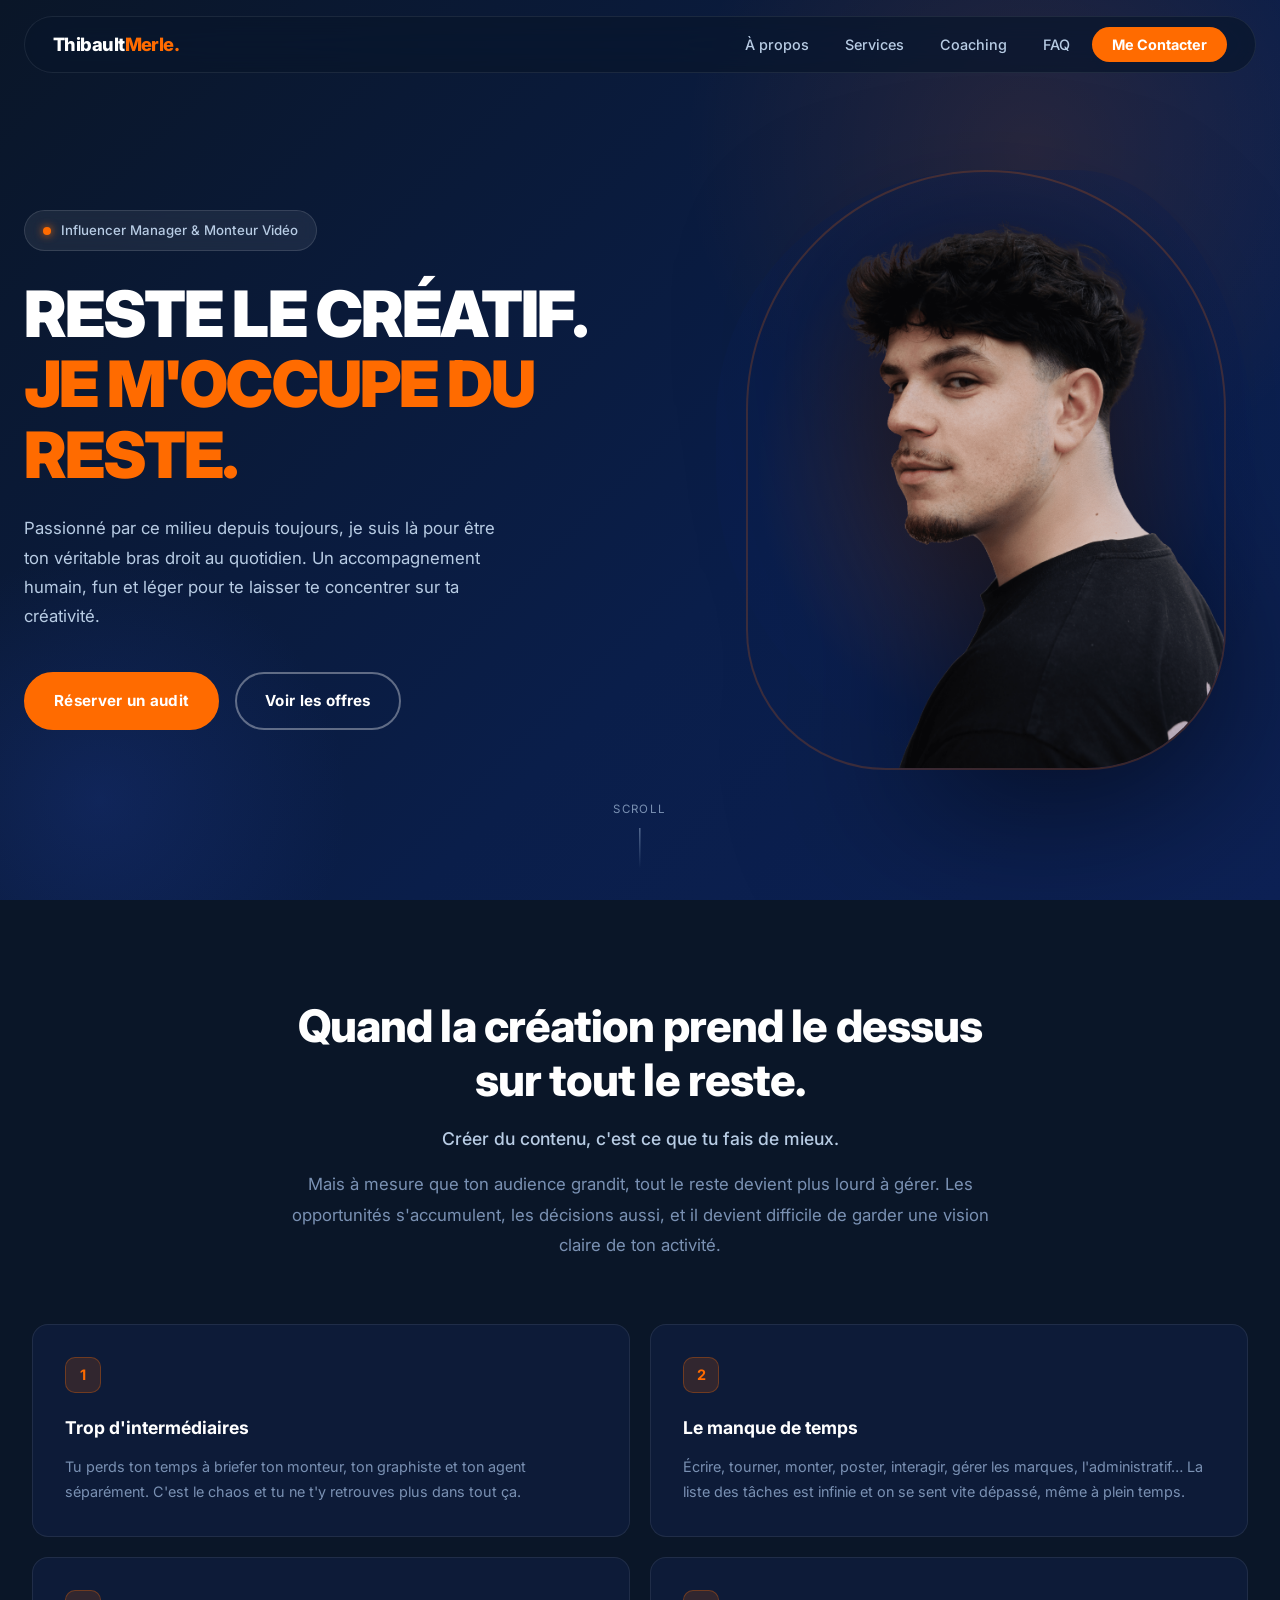
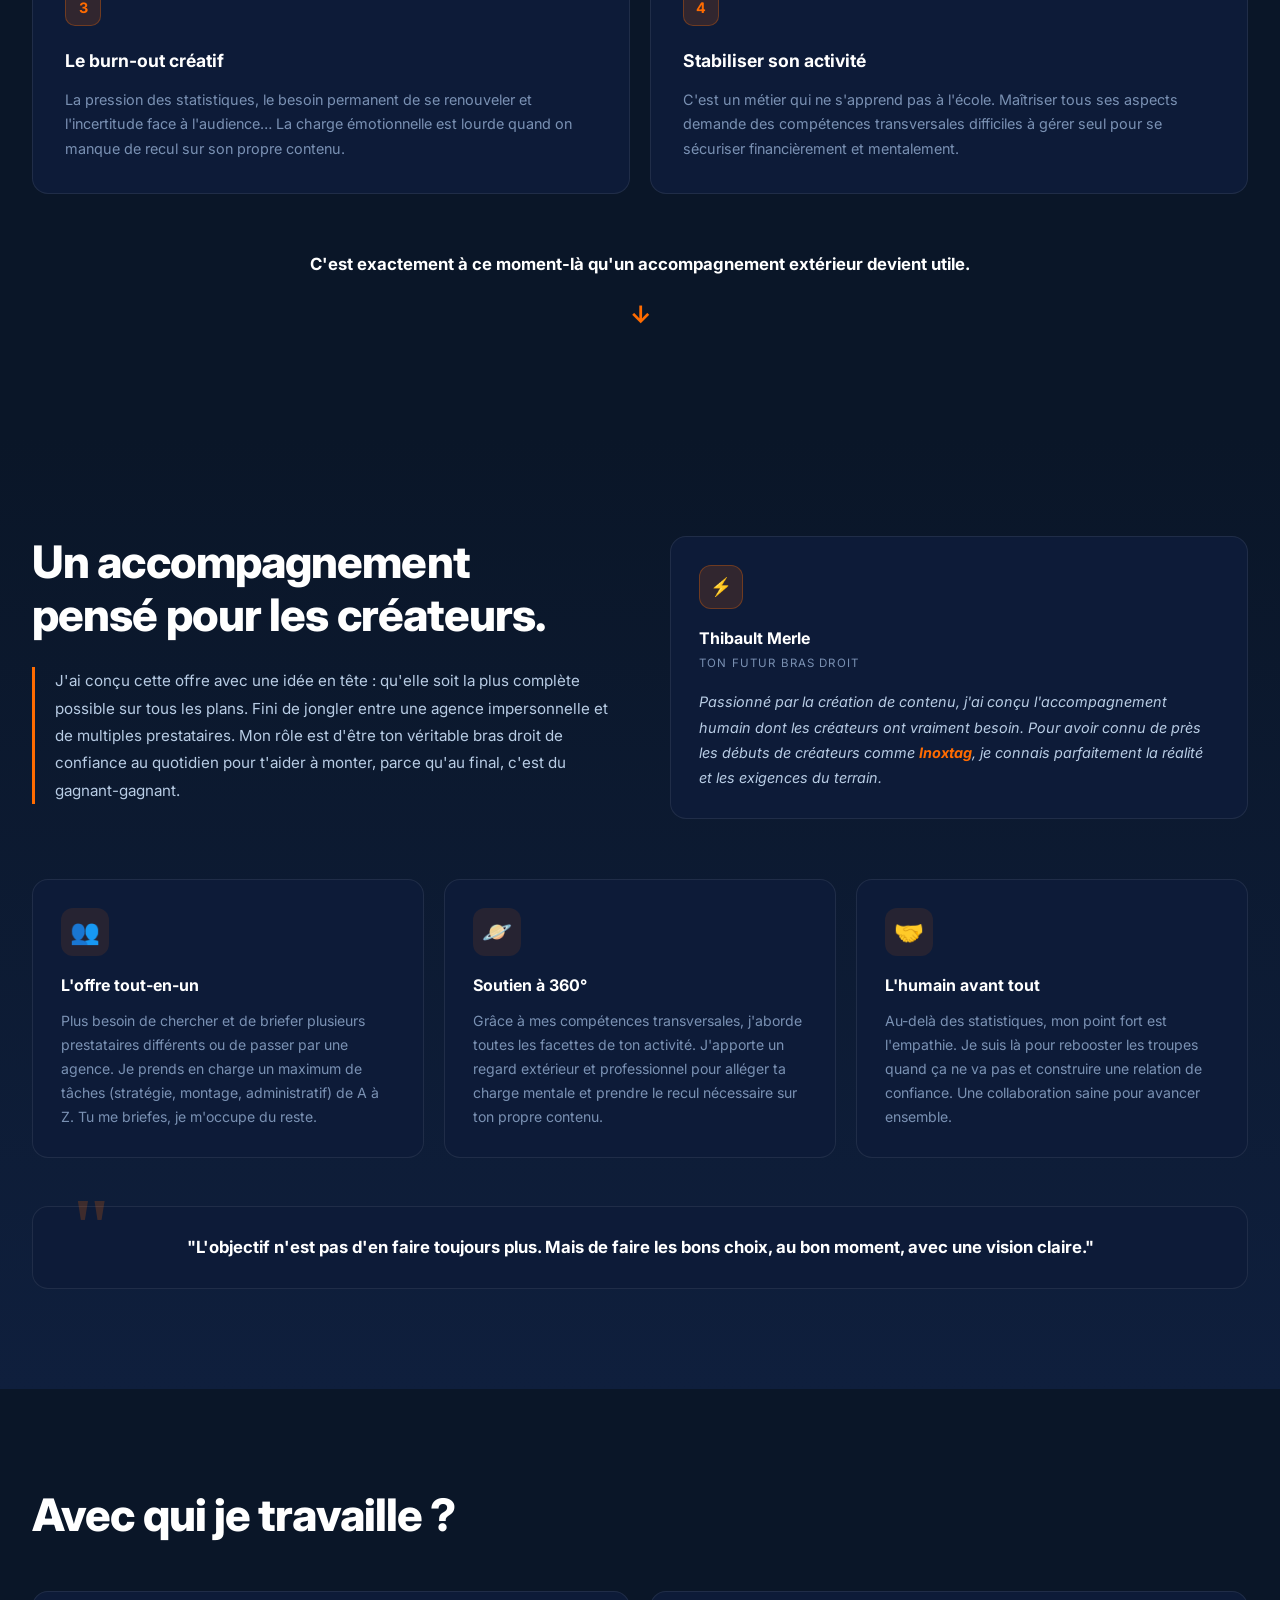
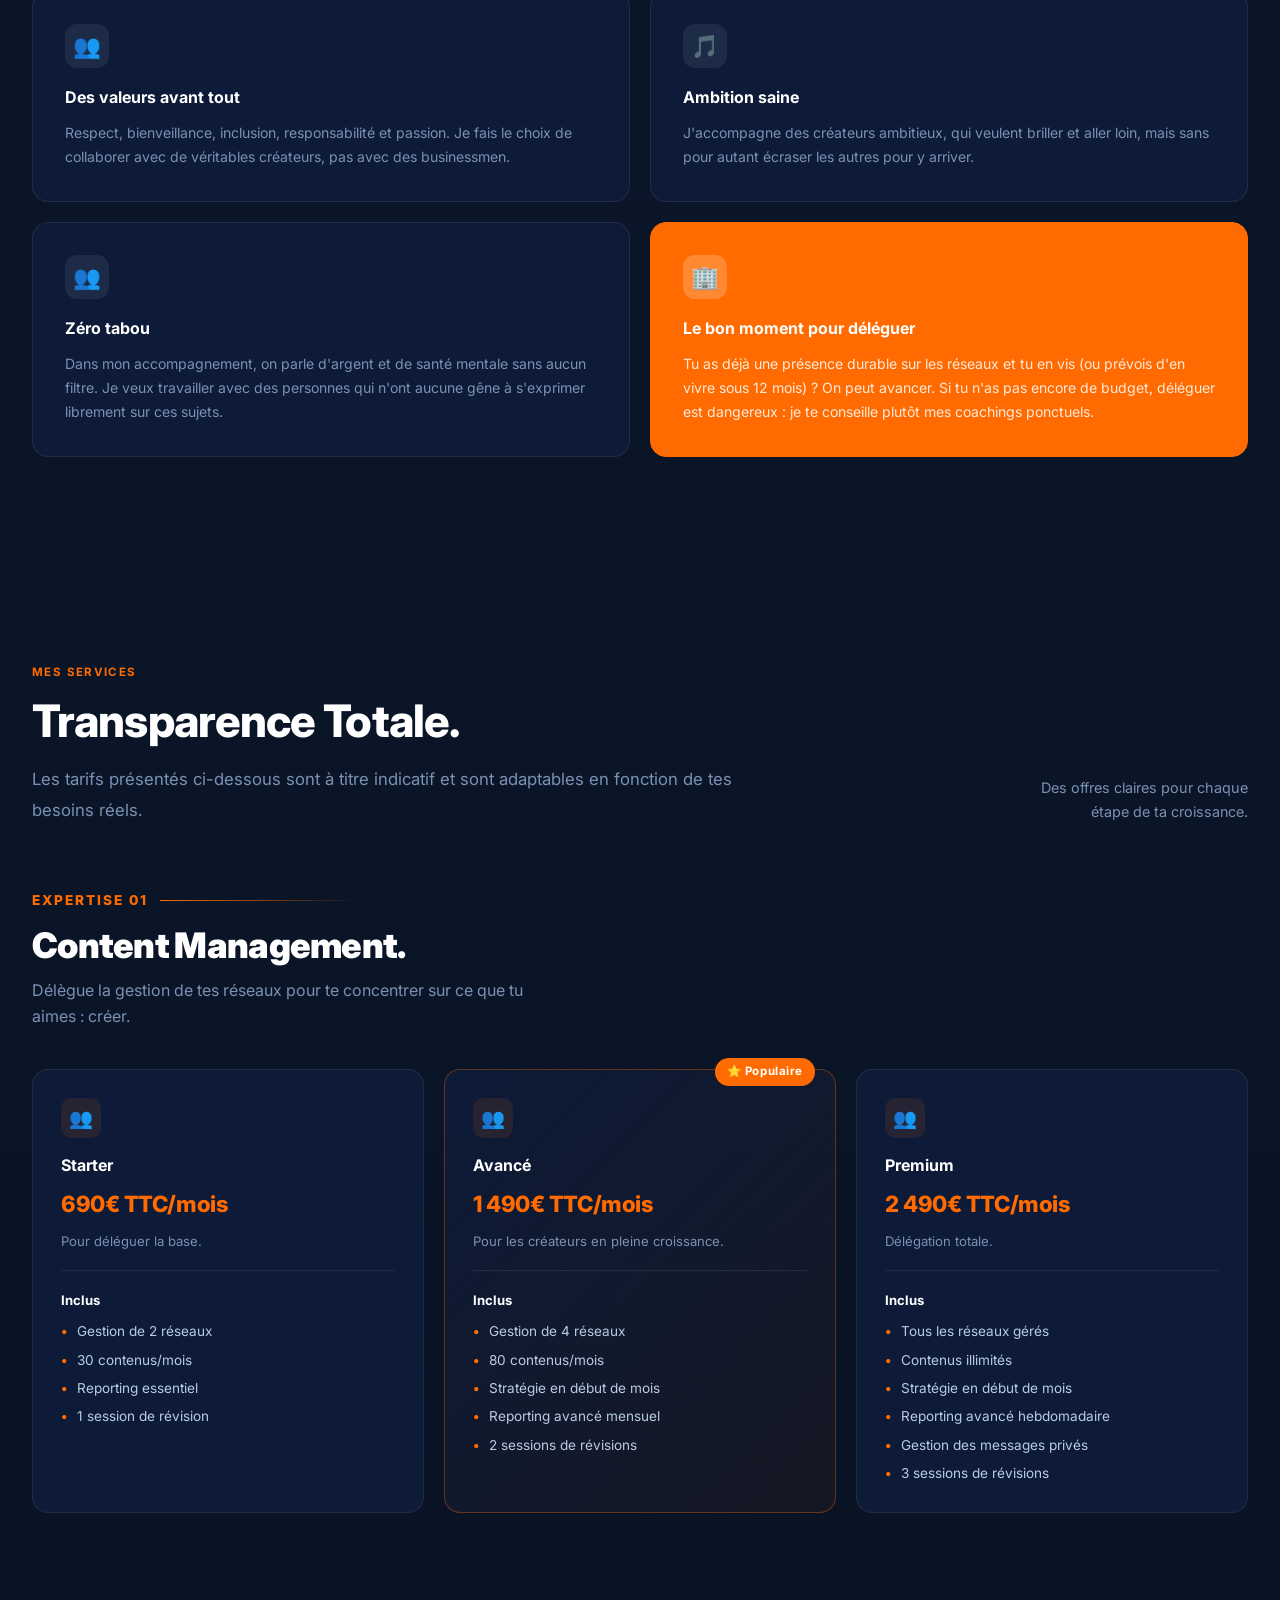
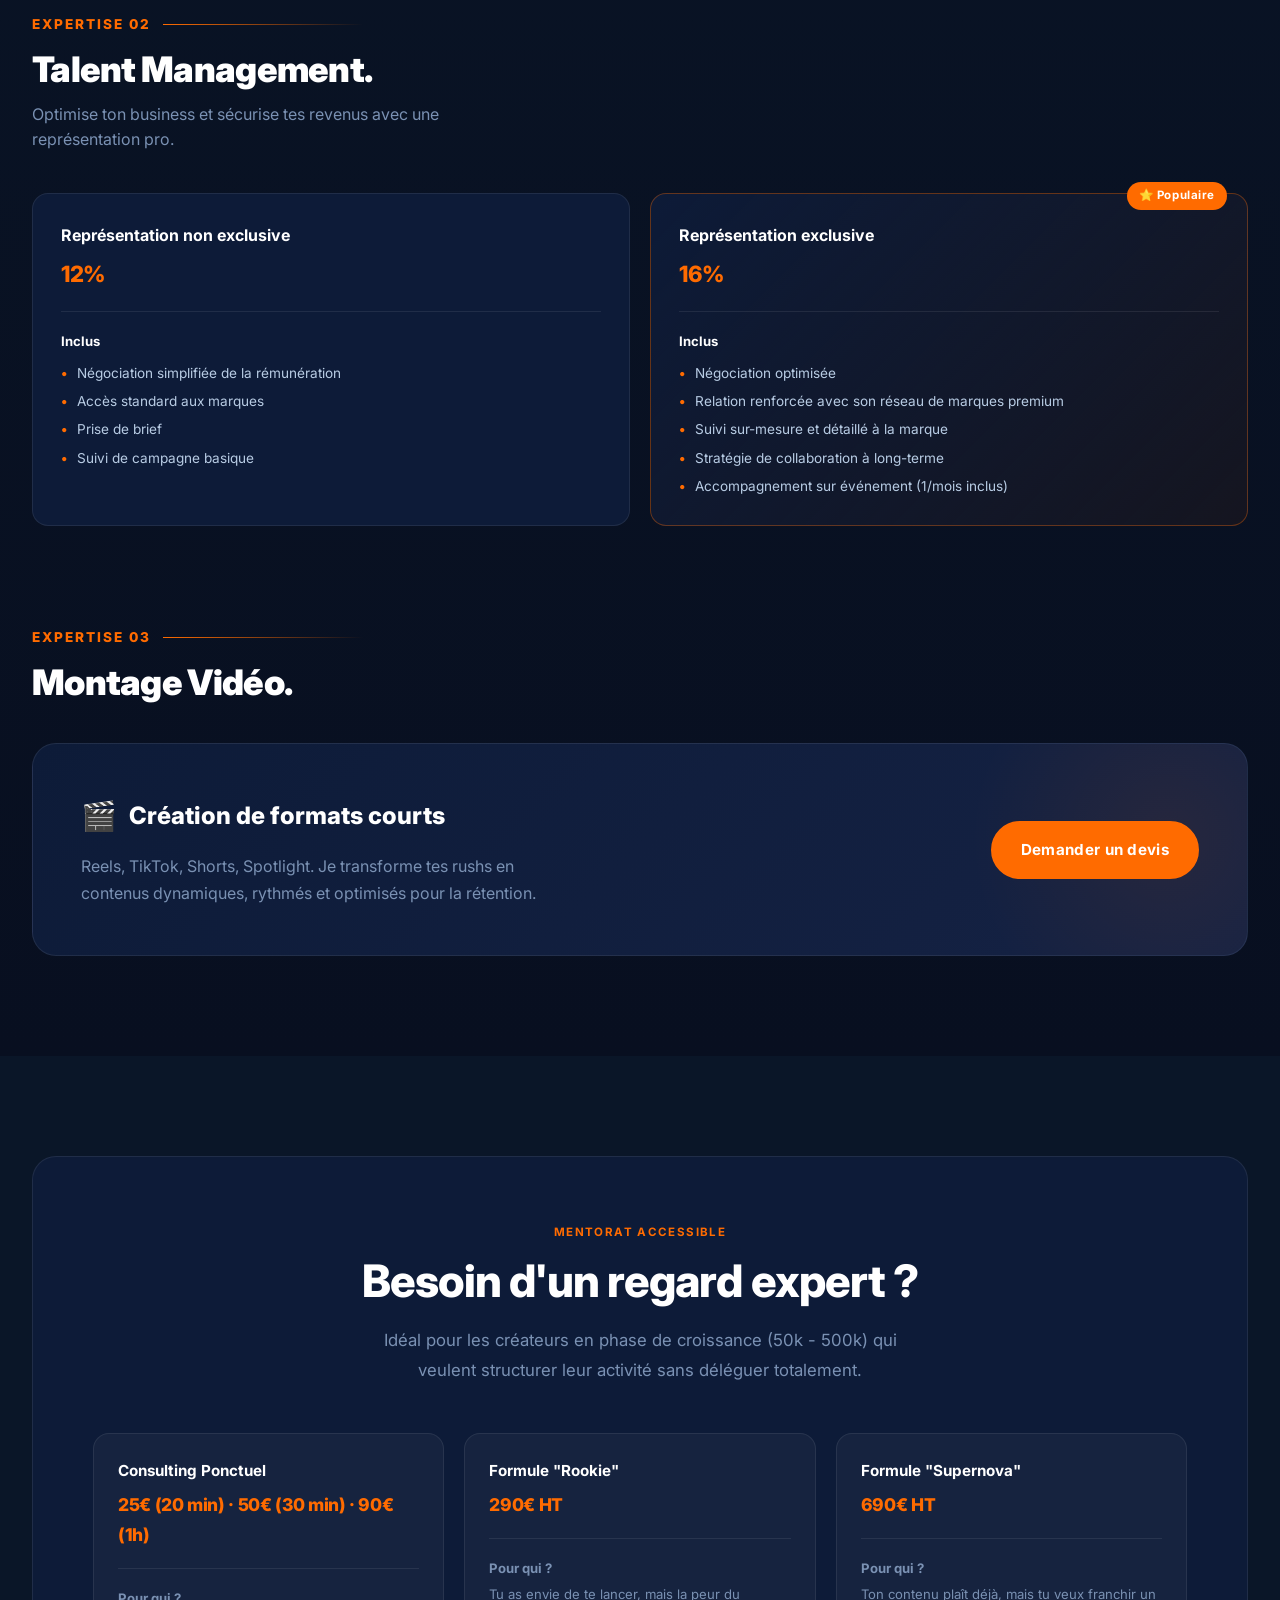
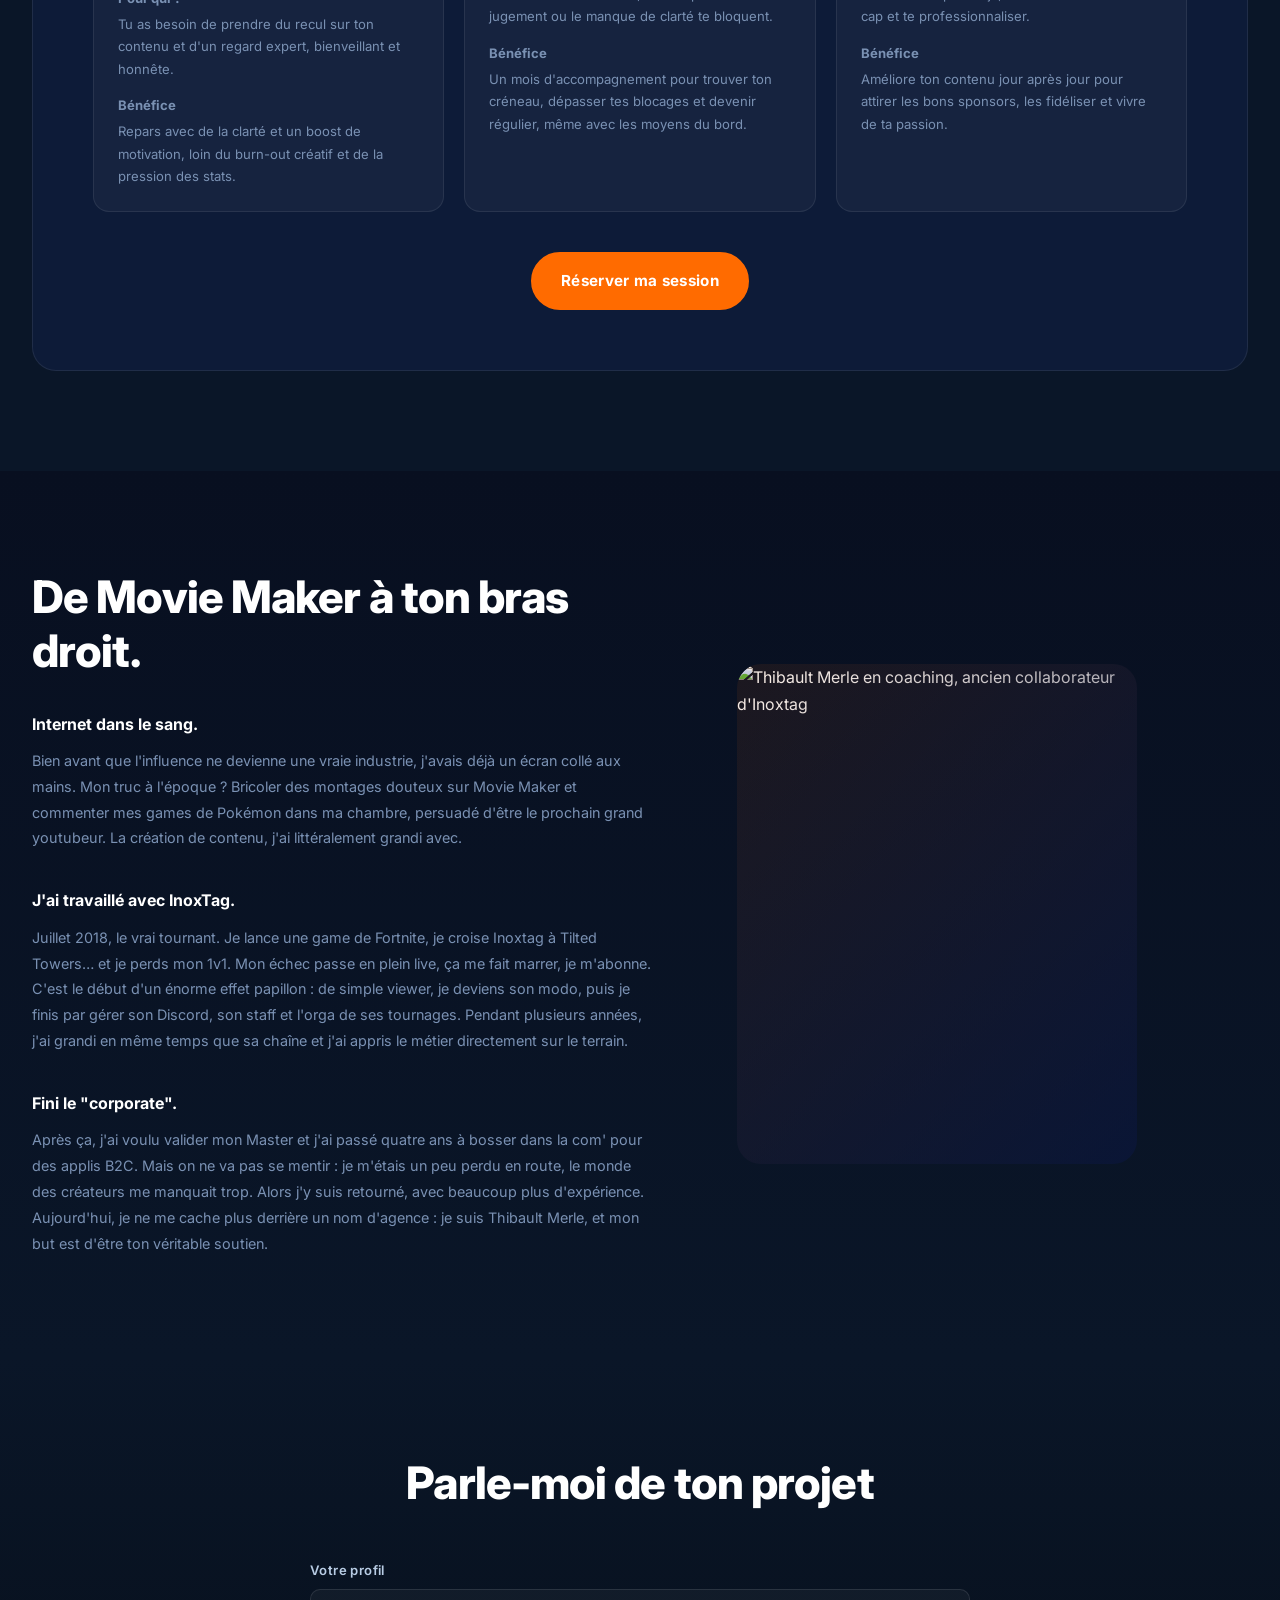
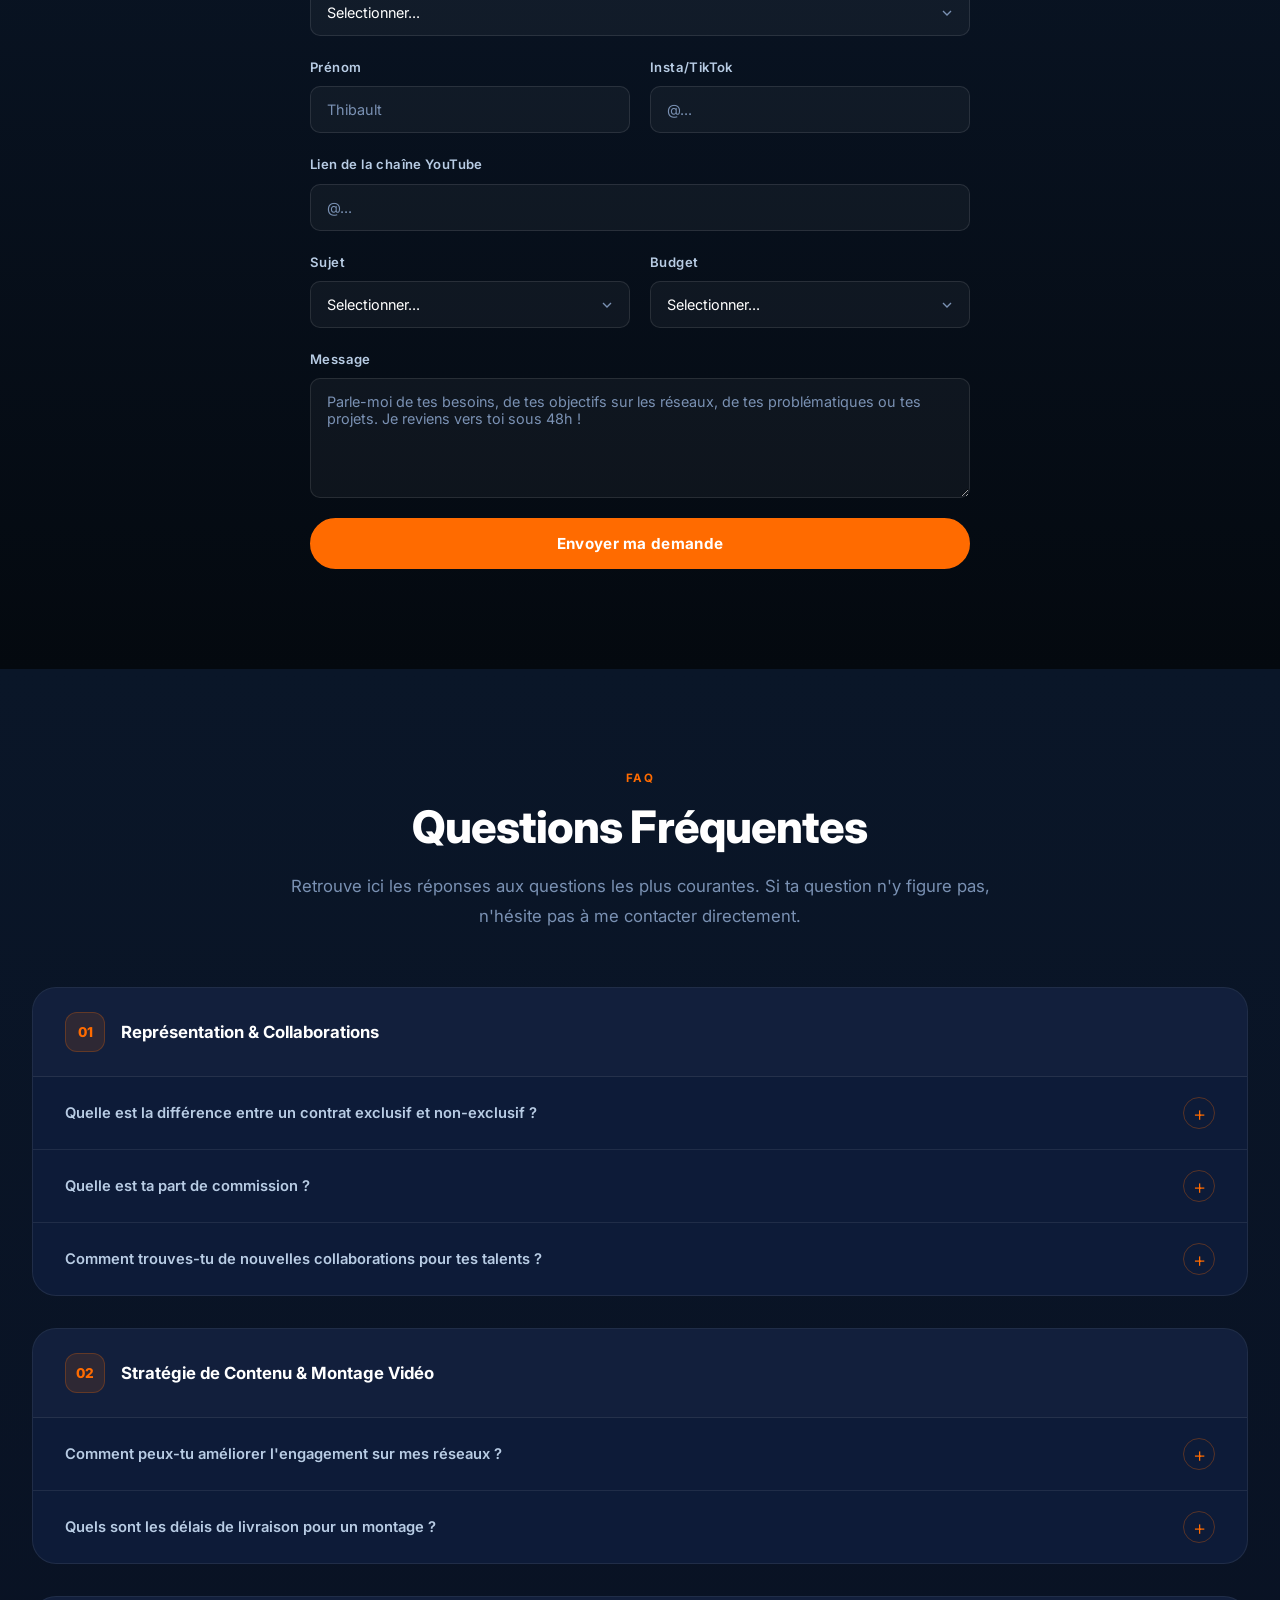
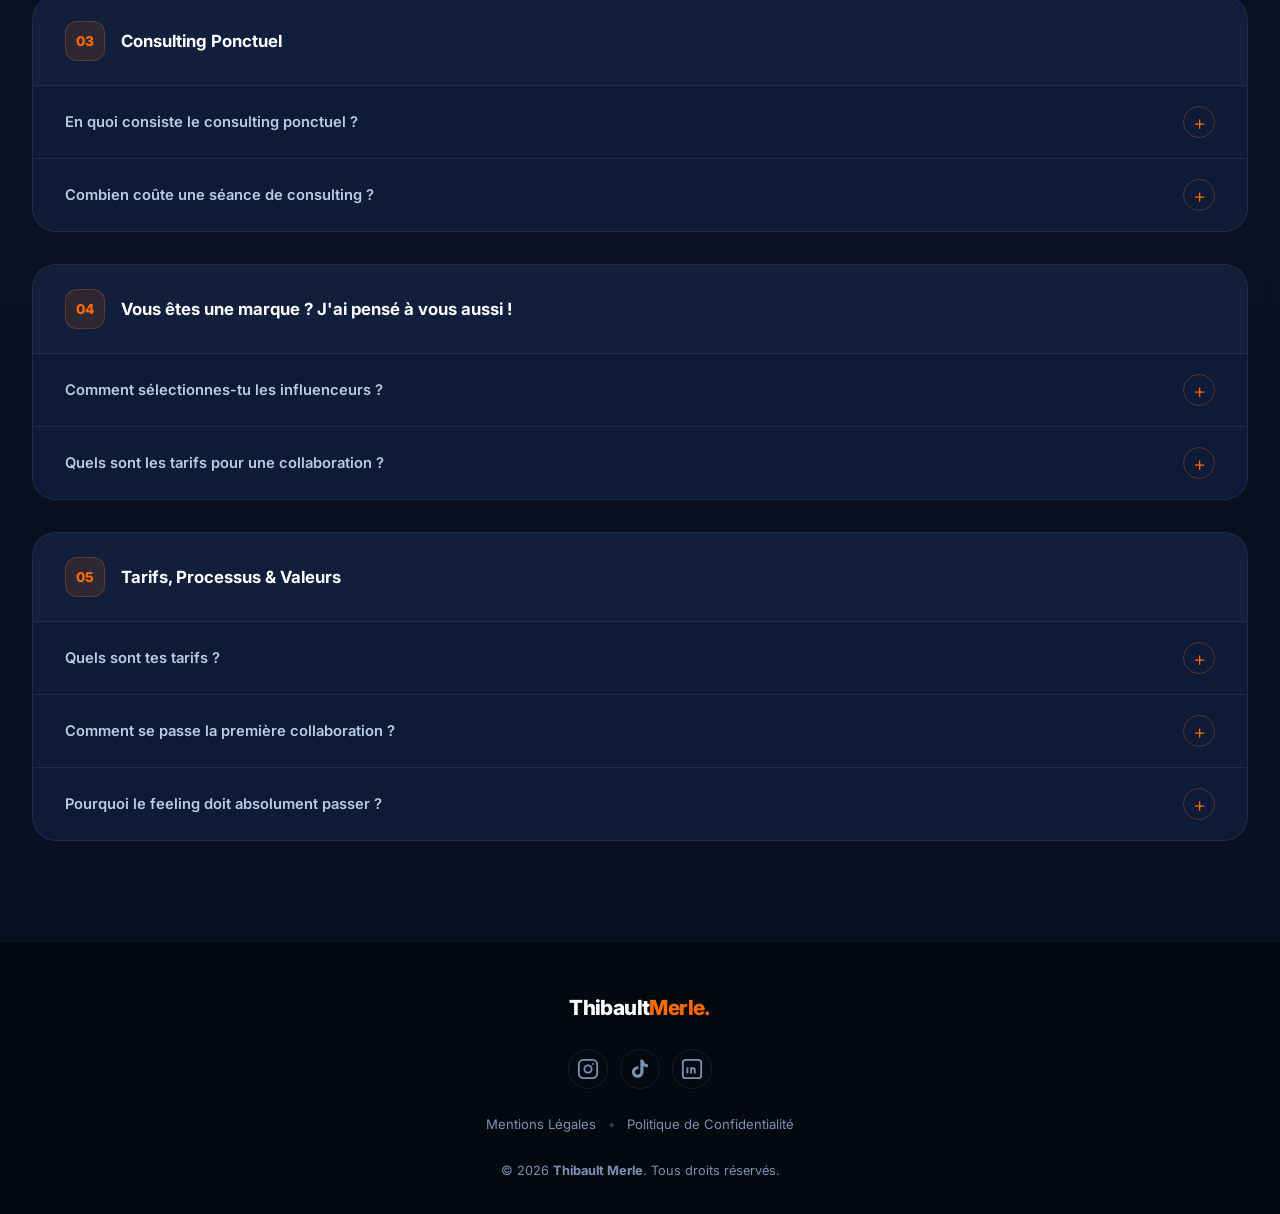
==== commit cded97ad: "Ajout du champ 'Votre profil' dans le formulaire de contact Co-Authored-By: Claude Sonnet 4.6 <norep" ====
--- a/index.html
+++ b/index.html
@@ -70,7 +70,7 @@
           accompagnement humain, fun et léger pour te laisser te concentrer sur ta créativité.
         </p>
         <div class="hero-ctas">
-          <a href="#contact" class="btn btn-primary">Réserver un audit</a>
+          <a href="https://cal.eu/thibaultmerle/decouverte" target="_blank" class="btn btn-primary">Réserver un audit</a>
           <a href="#services" class="btn btn-outline">Voir les offres</a>
         </div>
       </div>
@@ -344,7 +344,7 @@
               rythmés et optimisés pour la rétention.</p>
           </div>
           <div class="banner-action">
-            <a href="#contact" class="btn btn-primary">Demander un devis</a>
+            <a href="https://cal.eu/thibaultmerle/decouverte" target="_blank" class="btn btn-primary">Demander un devis</a>
           </div>
         </div>
       </div>
@@ -392,7 +392,7 @@
           </div>
         </div>
         <div class="coaching-cta">
-          <a href="#contact" class="btn btn-primary">Réserver ma session</a>
+          <a href="https://cal.eu/thibaultmerle/decouverte" target="_blank" class="btn btn-primary">Réserver ma session</a>
         </div>
       </div>
     </div>
@@ -450,6 +450,14 @@
           <p style="display:none">
             <label>Ne remplis pas ce champ si tu es humain : <input name="bot-field" /></label>
           </p>
+          <div class="form-group">
+            <label for="profil">Votre profil</label>
+            <select id="profil" name="profil" required>
+              <option value="" disabled selected>Selectionner...</option>
+              <option value="createur">Un créateur</option>
+              <option value="marque">Une marque</option>
+            </select>
+          </div>
           <div class="form-row">
             <div class="form-group">
               <label for="prenom">Prénom</label>
@@ -742,6 +750,16 @@
   </footer>
 
   <script src="script.js"></script>
+
+  <!-- Cal floating-popup embed code begins -->
+  <script type="text/javascript">
+    (function (C, A, L) { let p = function (a, ar) { a.q.push(ar); }; let d = C.document; C.Cal = C.Cal || function () { let cal = C.Cal; let ar = arguments; if (!cal.loaded) { cal.ns = {}; cal.q = cal.q || []; d.head.appendChild(d.createElement("script")).src = A; cal.loaded = true; } if (ar[0] === L) { const api = function () { p(api, arguments); }; const namespace = ar[1]; api.q = api.q || []; if(typeof namespace === "string"){cal.ns[namespace] = cal.ns[namespace] || api;p(cal.ns[namespace], ar);p(cal, ["initNamespace", namespace]);} else p(cal, ar); return;} p(cal, ar); }; })(window, "https://app.cal.eu/embed/embed.js", "init");
+  Cal("init", "decouverte", {origin:"https://app.cal.eu"});
+
+    Cal.ns.decouverte("floatingButton", {"calLink":"thibaultmerle/decouverte","config":{"layout":"month_view","useSlotsViewOnSmallScreen":"true"},"buttonText":"Réserver un appel","hideButtonIcon":false,"buttonPosition":"bottom-right"});
+    Cal.ns.decouverte("ui", {"hideEventTypeDetails":false,"layout":"month_view"});
+  </script>
+  <!-- Cal floating-popup embed code ends -->
 </body>
 
 </html>
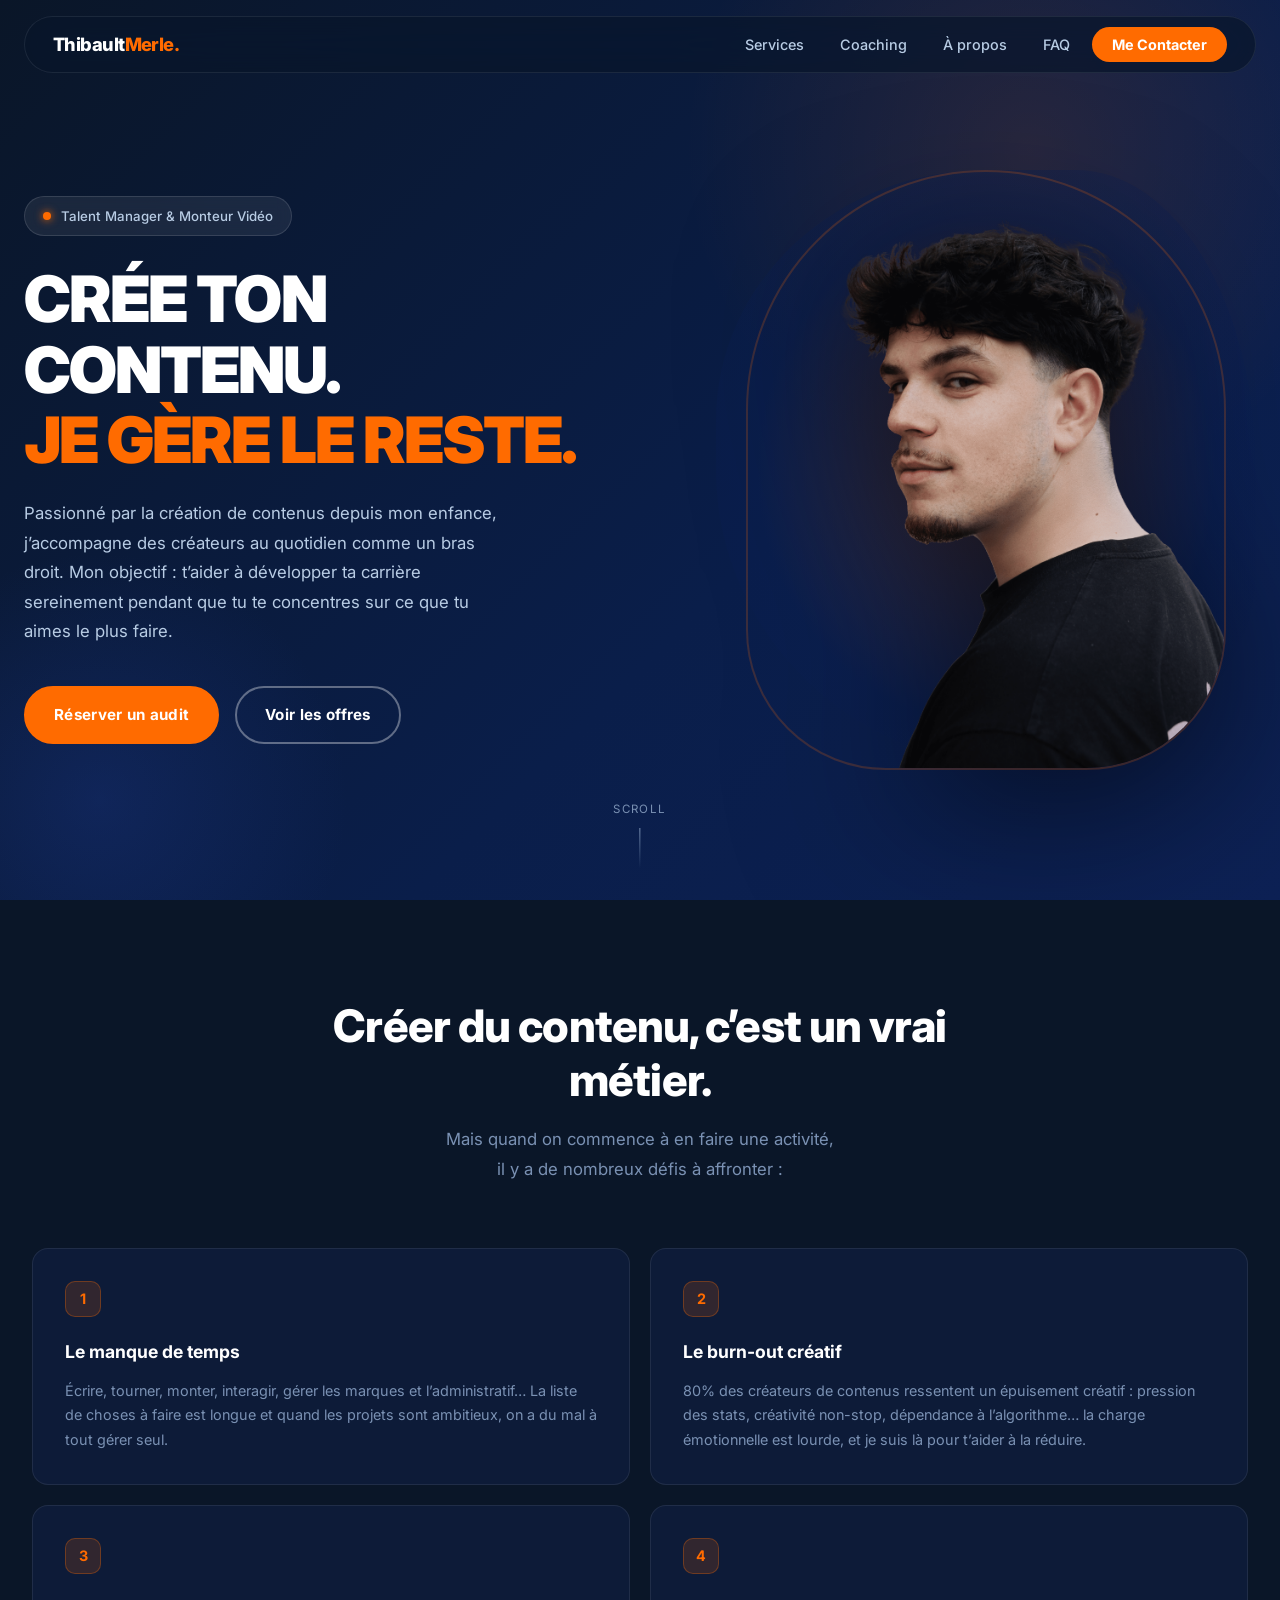
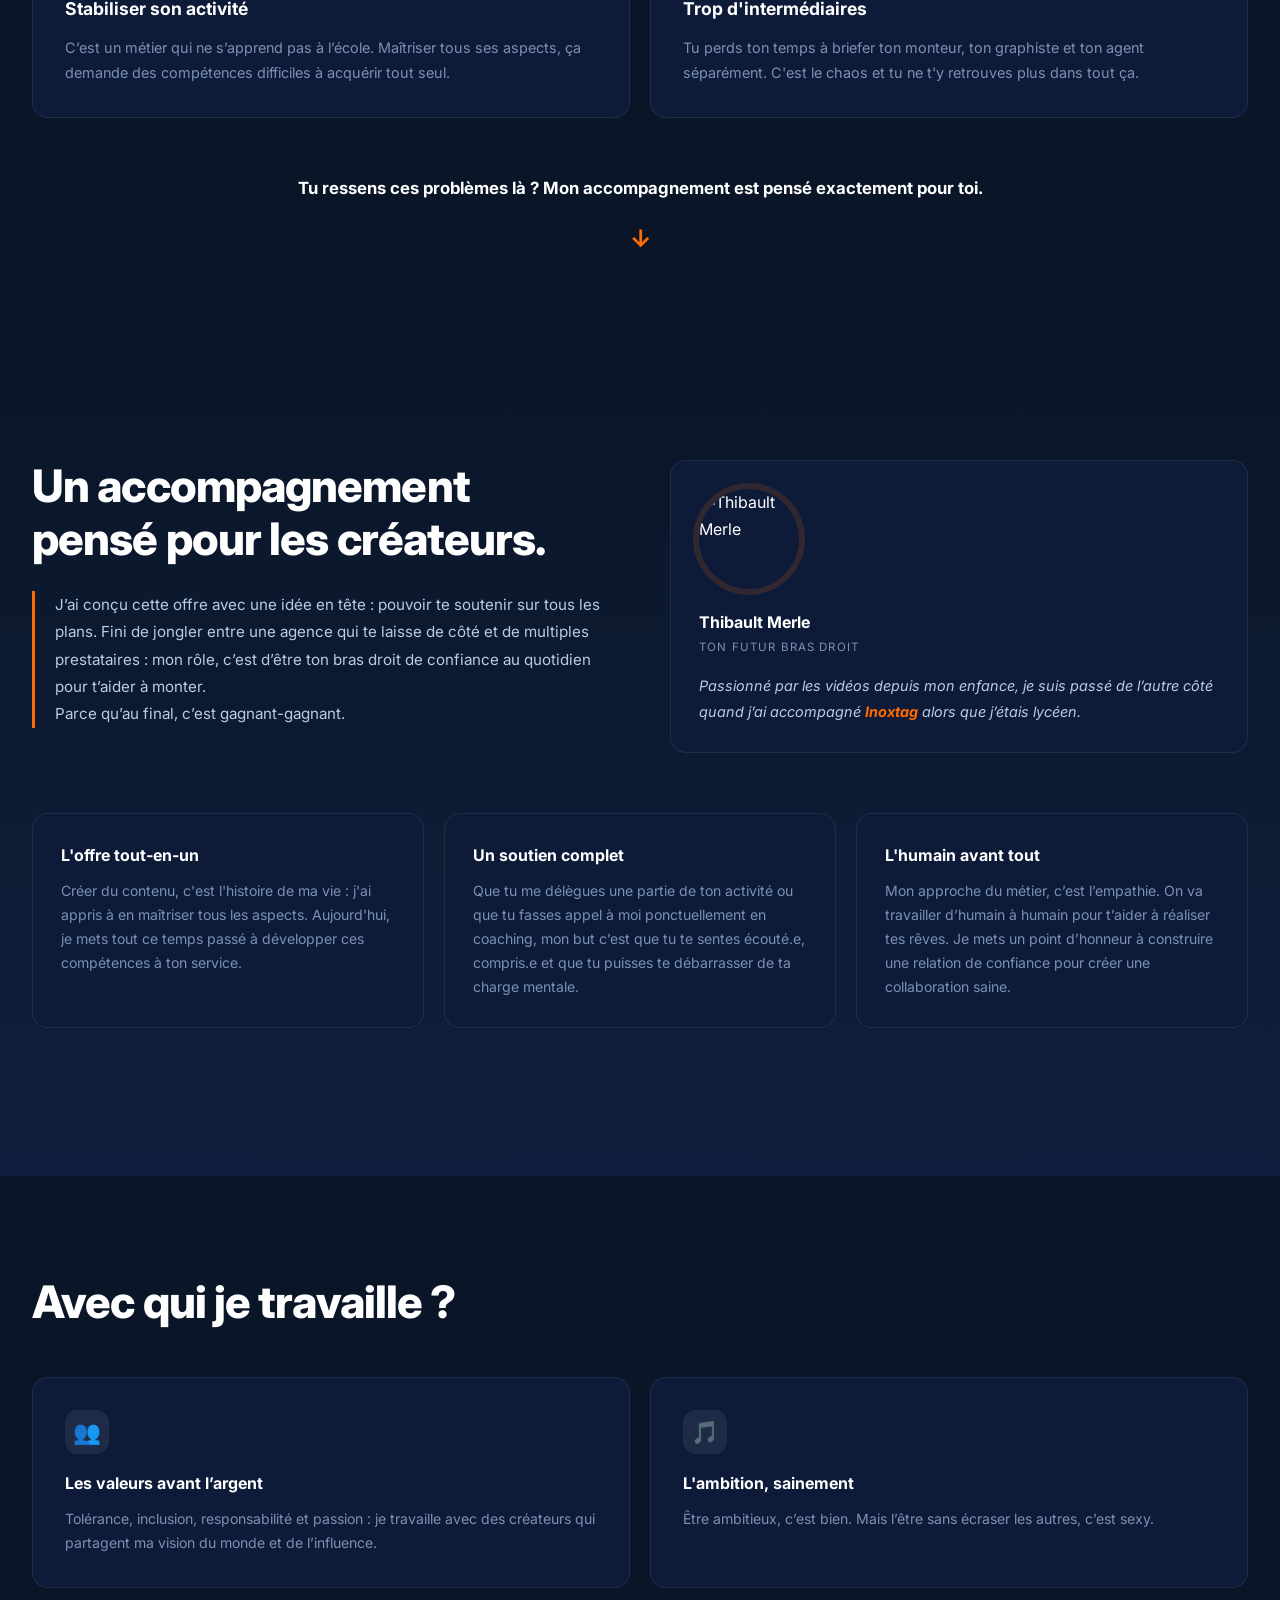
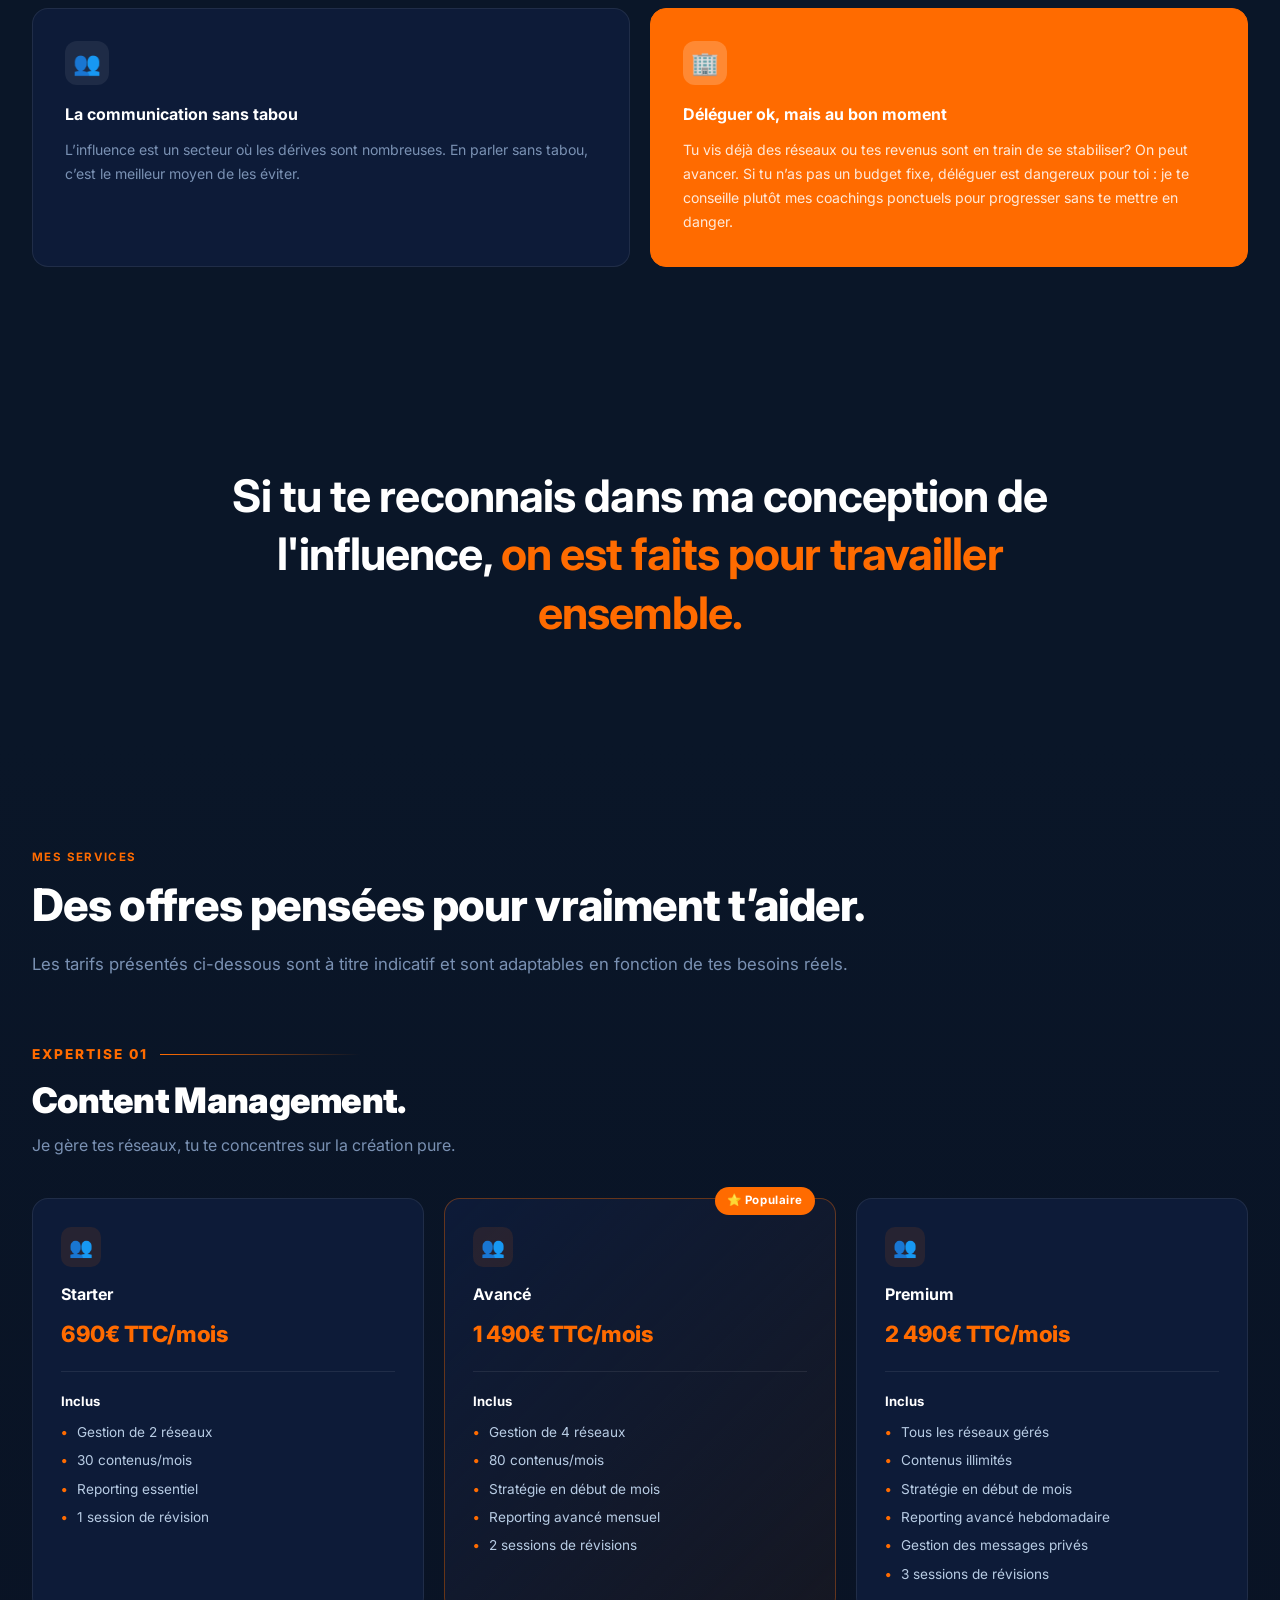
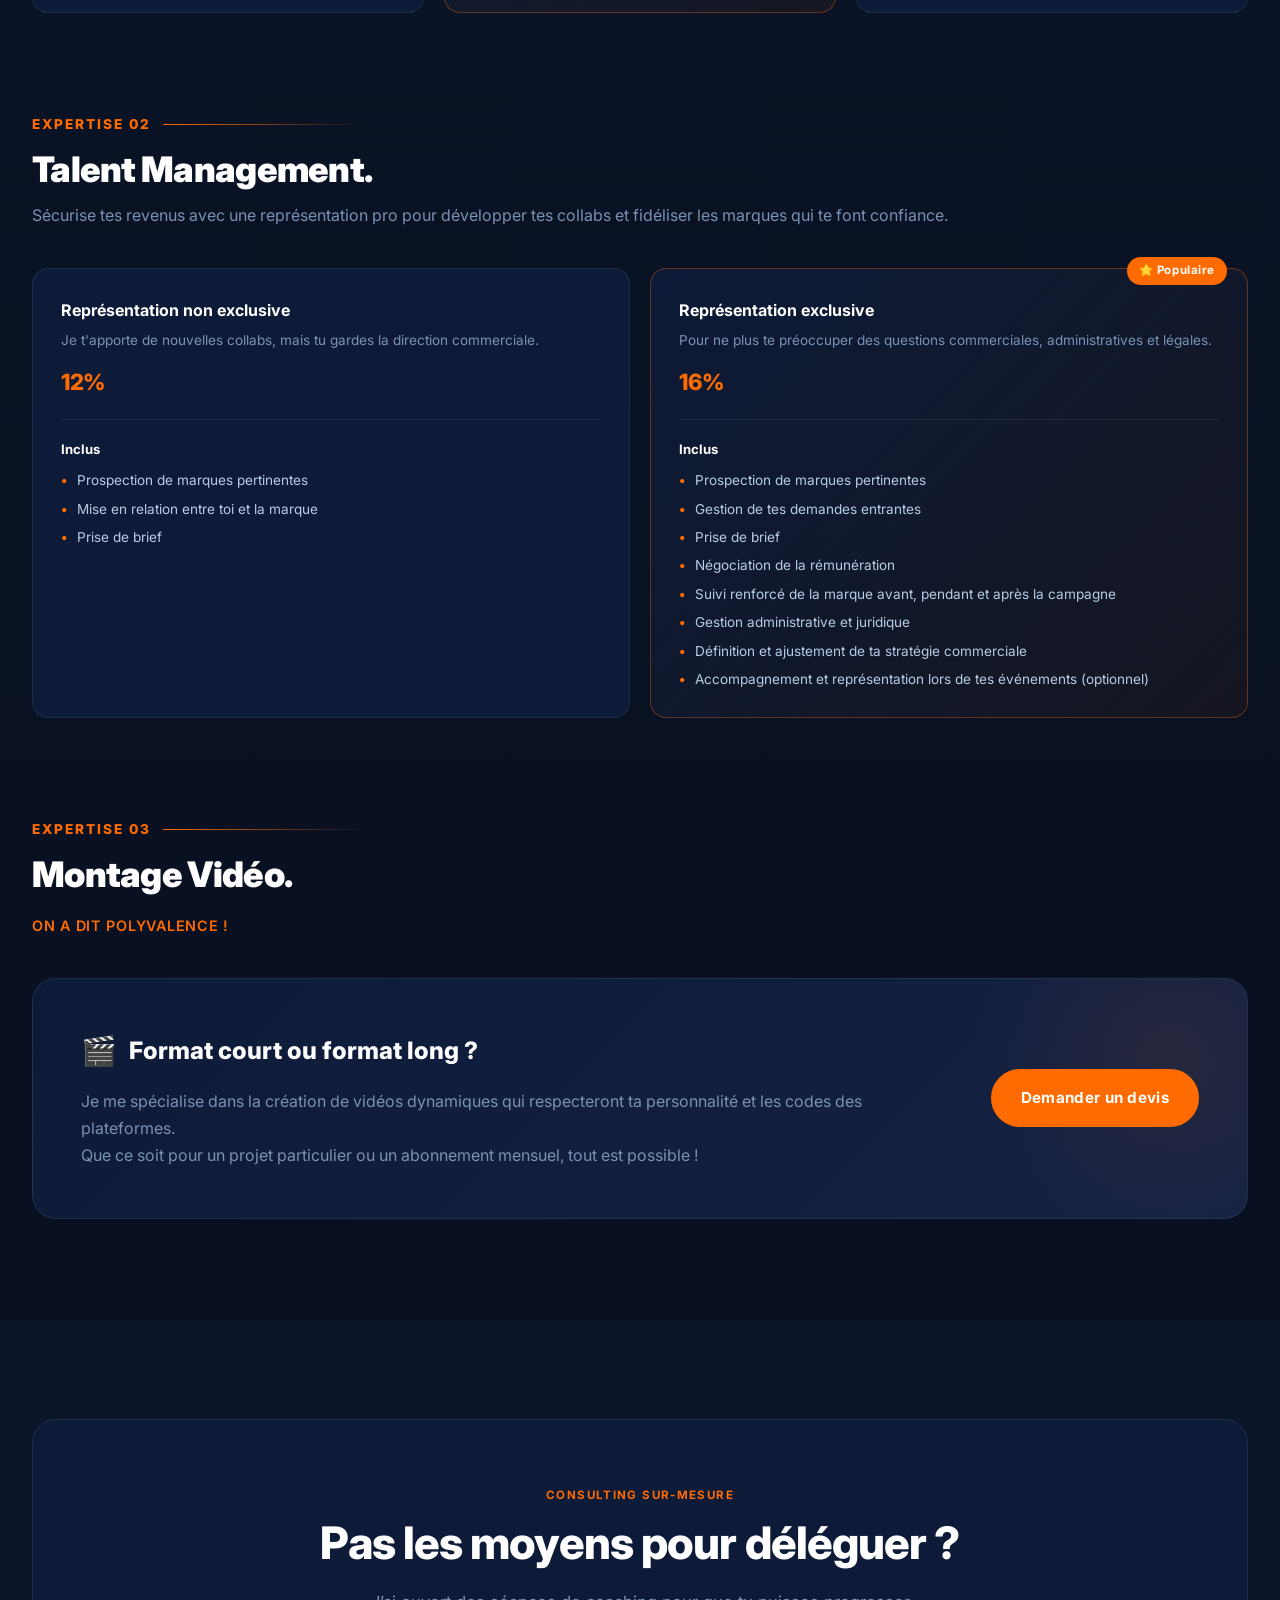
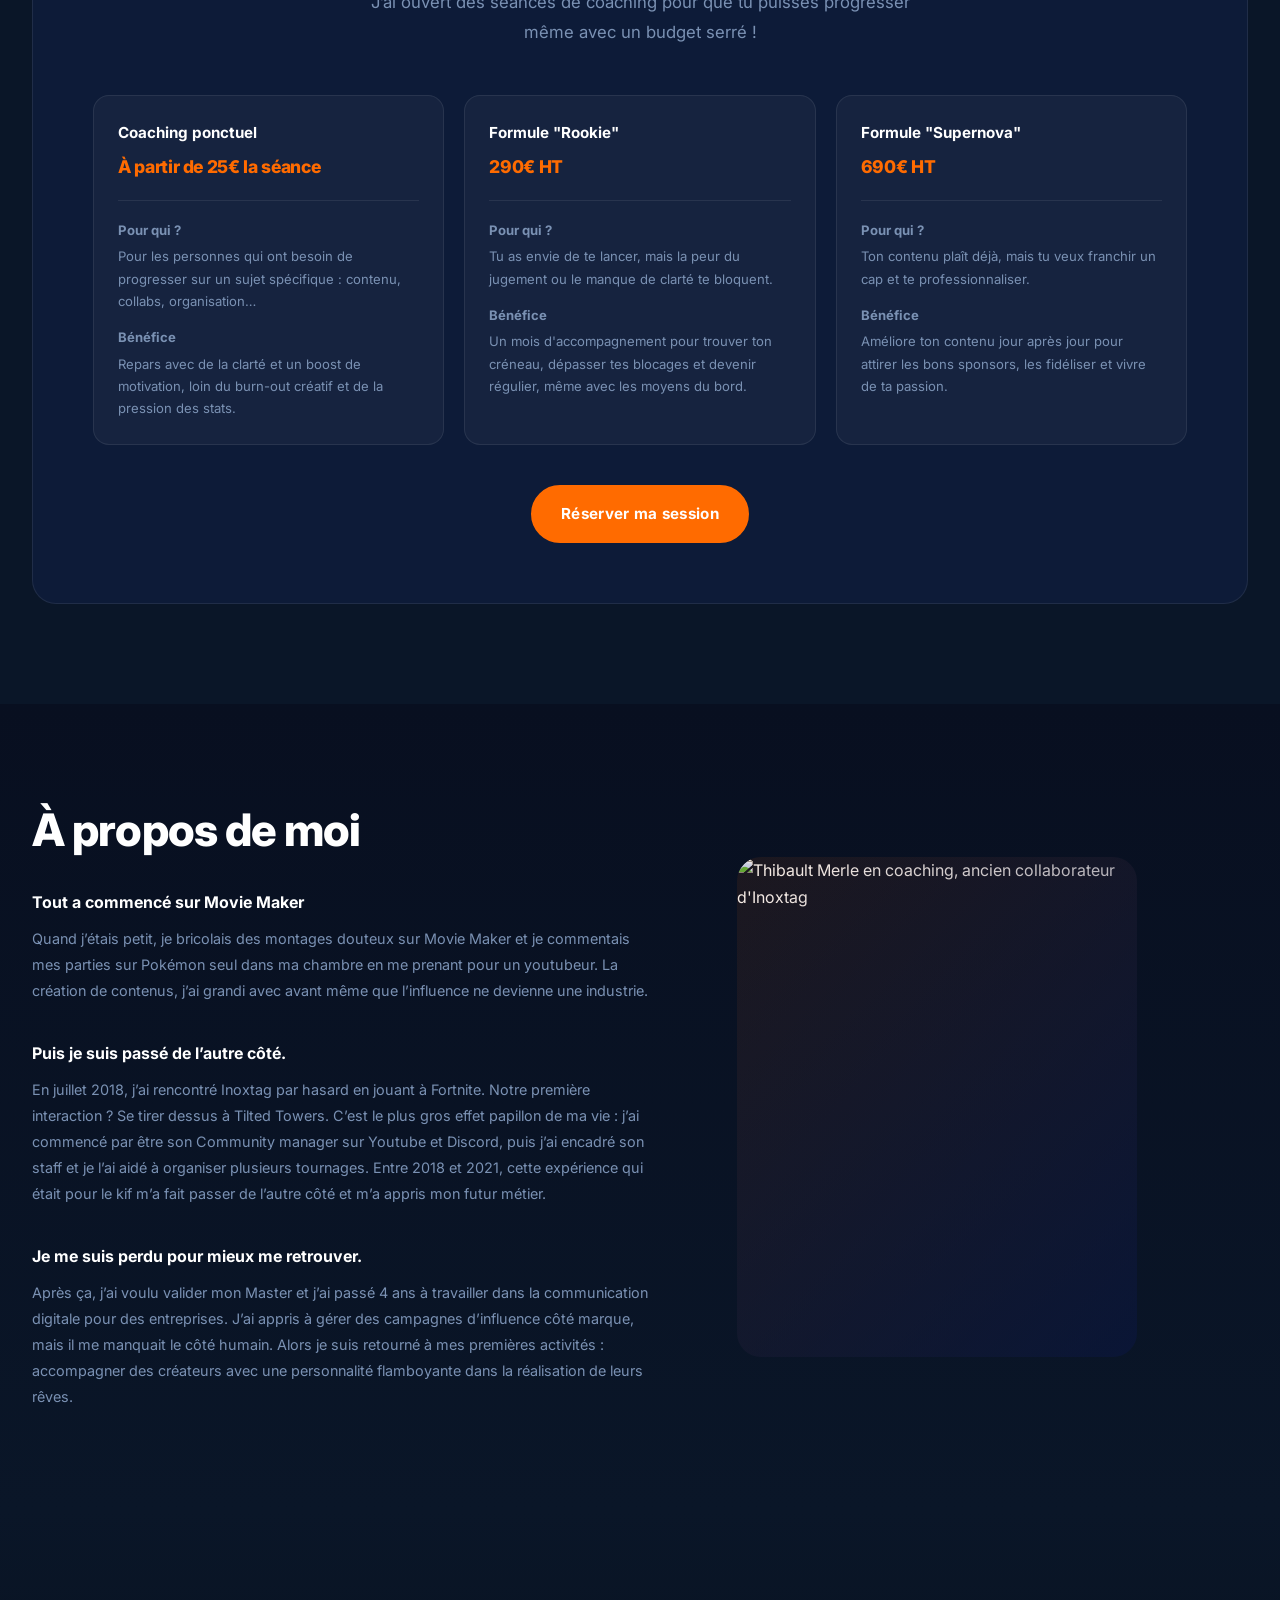
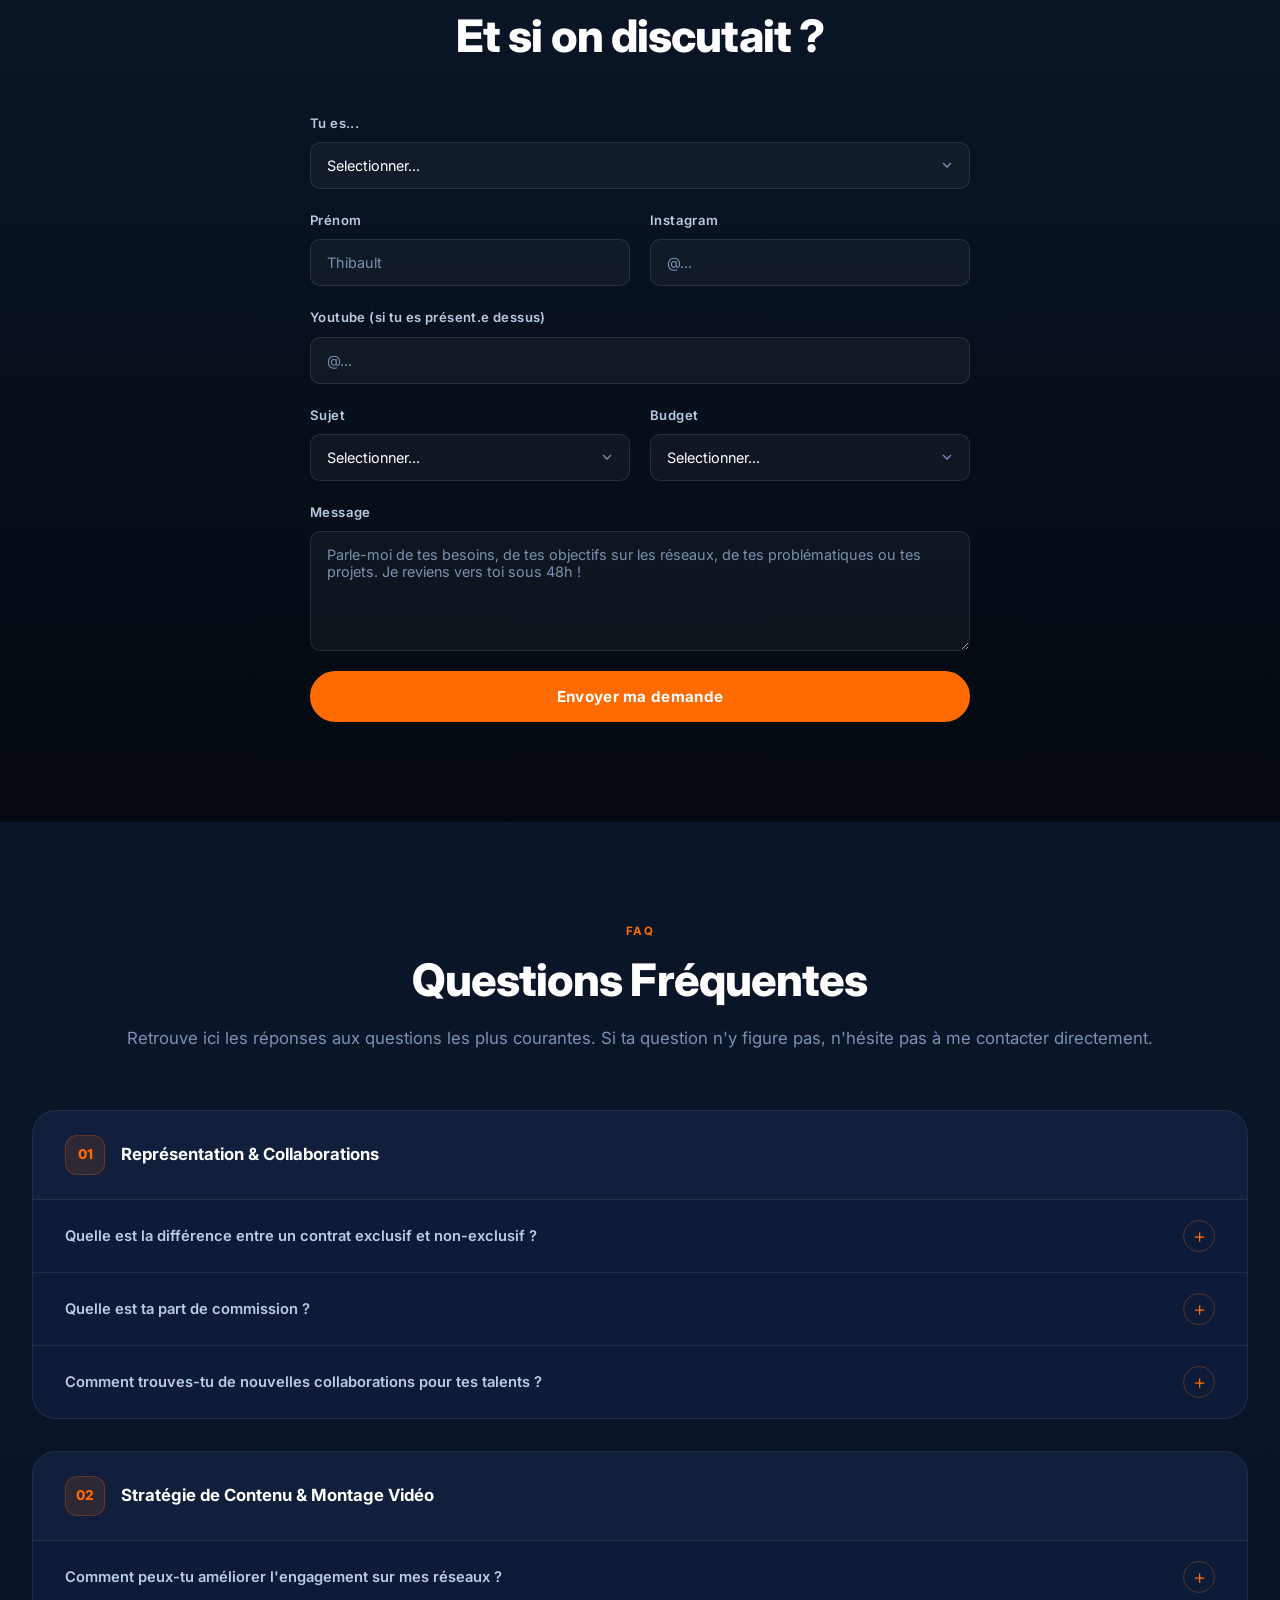
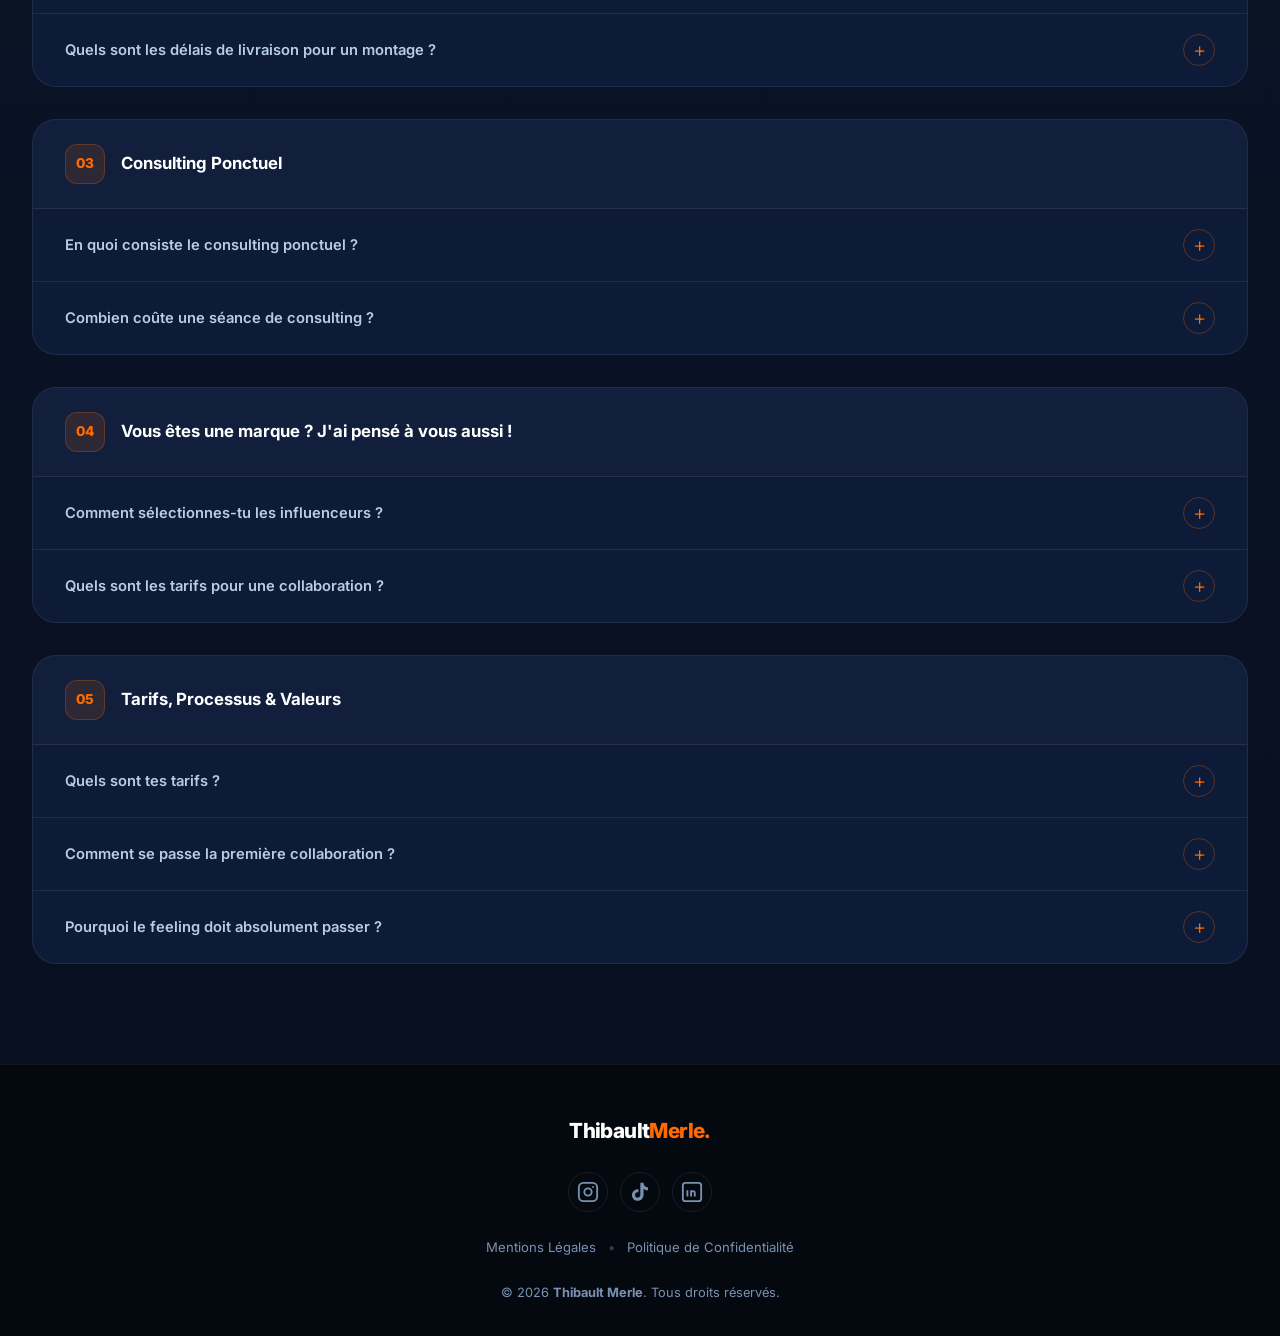
==== commit 508c84fa: "Améliorations formulaire, navbar, transitions et mise en page - Navbar : réordonnée selon l'ordre de" ====
--- a/index.html
+++ b/index.html
@@ -41,9 +41,9 @@
     <div class="nav-container">
       <a href="#hero" class="nav-logo">Thibault<span>Merle.</span></a>
       <ul class="nav-links" id="navLinks">
-        <li><a href="#about" class="nav-link">À propos</a></li>
         <li><a href="#services" class="nav-link">Services</a></li>
         <li><a href="#coaching" class="nav-link">Coaching</a></li>
+        <li><a href="#about" class="nav-link">À propos</a></li>
         <li><a href="#faq" class="nav-link">FAQ</a></li>
         <li><a href="#contact" class="nav-link cta-nav" id="navCta">Me Contacter</a></li>
       </ul>
@@ -59,18 +59,20 @@
       <div class="hero-content">
         <div class="hero-badge">
           <span class="badge-dot"></span>
-          Influencer Manager &amp; Monteur Vidéo
+          Talent Manager &amp; Monteur Vidéo
         </div>
         <h1 class="hero-title">
-          RESTE LE CRÉATIF.<br />
-          <span class="orange">JE M'OCCUPE DU RESTE.</span>
+          CRÉE TON CONTENU.<br />
+          <span class="orange">JE GÈRE LE RESTE.</span>
         </h1>
         <p class="hero-desc">
-          Passionné par ce milieu depuis toujours, je suis là pour être ton véritable bras droit au quotidien. Un
-          accompagnement humain, fun et léger pour te laisser te concentrer sur ta créativité.
+          Passionné par la création de contenus depuis mon enfance, j’accompagne des créateurs au quotidien comme un
+          bras droit. Mon objectif : t’aider à développer ta carrière sereinement pendant que tu te concentres sur ce
+          que tu aimes le plus faire.
         </p>
         <div class="hero-ctas">
-          <a href="https://cal.eu/thibaultmerle/decouverte" target="_blank" class="btn btn-primary">Réserver un audit</a>
+          <a href="https://cal.eu/thibaultmerle/decouverte" target="_blank" class="btn btn-primary">Réserver un
+            audit</a>
           <a href="#services" class="btn btn-outline">Voir les offres</a>
         </div>
       </div>
@@ -93,41 +95,40 @@
   <section class="problem" id="problem">
     <div class="container">
       <div class="section-header center">
-        <h2 class="section-title">Quand la création prend le dessus sur tout le reste.</h2>
-        <p class="section-subtitle">Créer du contenu, c'est ce que tu fais de mieux.</p>
+        <h2 class="section-title">Créer du contenu, c’est un vrai métier.</h2>
         <p class="section-text">
-          Mais à mesure que ton audience grandit, tout le reste devient plus lourd à gérer. Les opportunités
-          s'accumulent, les décisions aussi, et il devient difficile de garder une vision claire de ton activité.
+          Mais quand on commence à en faire une activité, <br> il y a de nombreux défis à affronter :
         </p>
       </div>
       <div class="problem-grid">
+
+        <div class="problem-card" data-num="2">
+          <div class="problem-num">1</div>
+          <h3>Le manque de temps</h3>
+          <p>Écrire, tourner, monter, interagir, gérer les marques et l’administratif… La liste de choses à faire est
+            longue et quand les projets sont ambitieux, on a du mal à tout gérer seul.</p>
+        </div>
+        <div class="problem-card" data-num="3">
+          <div class="problem-num">2</div>
+          <h3>Le burn-out créatif</h3>
+          <p>80% des créateurs de contenus ressentent un épuisement créatif : pression des stats, créativité non-stop,
+            dépendance à l’algorithme… la charge émotionnelle est lourde, et je suis là pour t’aider à la réduire.</p>
+        </div>
+        <div class="problem-card" data-num="4">
+          <div class="problem-num">3</div>
+          <h3>Stabiliser son activité</h3>
+          <p>C’est un métier qui ne s’apprend pas à l’école. Maîtriser tous ses aspects, ça demande des compétences
+            difficiles à acquérir tout seul.</p>
+        </div>
         <div class="problem-card" data-num="1">
-          <div class="problem-num">1</div>
+          <div class="problem-num">4</div>
           <h3>Trop d'intermédiaires</h3>
           <p>Tu perds ton temps à briefer ton monteur, ton graphiste et ton agent séparément. C'est le chaos et tu ne
             t'y retrouves plus dans tout ça.</p>
         </div>
-        <div class="problem-card" data-num="2">
-          <div class="problem-num">2</div>
-          <h3>Le manque de temps</h3>
-          <p>Écrire, tourner, monter, poster, interagir, gérer les marques, l'administratif… La liste des tâches est
-            infinie et on se sent vite dépassé, même à plein temps.</p>
-        </div>
-        <div class="problem-card" data-num="3">
-          <div class="problem-num">3</div>
-          <h3>Le burn-out créatif</h3>
-          <p>La pression des statistiques, le besoin permanent de se renouveler et l'incertitude face à l'audience… La
-            charge émotionnelle est lourde quand on manque de recul sur son propre contenu.</p>
-        </div>
-        <div class="problem-card" data-num="4">
-          <div class="problem-num">4</div>
-          <h3>Stabiliser son activité</h3>
-          <p>C'est un métier qui ne s'apprend pas à l'école. Maîtriser tous ses aspects demande des compétences
-            transversales difficiles à gérer seul pour se sécuriser financièrement et mentalement.</p>
-        </div>
       </div>
       <div class="problem-cta-text">
-        C'est exactement à ce moment-là qu'un accompagnement extérieur devient utile.
+        Tu ressens ces problèmes là ? Mon accompagnement est pensé exactement pour toi.
         <div class="arrow-down">↓</div>
       </div>
     </div>
@@ -140,54 +141,46 @@
         <div class="solution-left">
           <h2 class="section-title">Un accompagnement<br />pensé pour les créateurs.</h2>
           <div class="solution-quote-bar">
-            <p>J'ai conçu cette offre avec une idée en tête : qu'elle soit la plus complète possible sur tous les plans.
-              Fini de jongler entre une agence impersonnelle et de multiples prestataires. Mon rôle est d'être ton
-              véritable bras droit de confiance au quotidien pour t'aider à monter, parce qu'au final, c'est du
-              gagnant-gagnant.</p>
+            <p>J’ai conçu cette offre avec une idée en tête : pouvoir te soutenir sur tous les plans. Fini de jongler
+              entre une agence qui te laisse de côté et de multiples prestataires : mon rôle, c’est d’être ton bras
+              droit de confiance au quotidien pour t’aider à monter. <br> Parce qu’au final, c’est gagnant-gagnant.</p>
           </div>
         </div>
         <div class="solution-right">
           <div class="profile-card">
-            <div class="profile-icon">⚡</div>
+            <div class="profile-avatar-wrap">
+              <img class="profile-icon" src="profil.png.jpeg" alt="Thibault Merle">
+            </div>
             <div class="profile-info">
               <strong>Thibault Merle</strong>
               <span>TON FUTUR BRAS DROIT</span>
             </div>
             <p class="profile-text">
-              Passionné par la création de contenu, j'ai conçu l'accompagnement humain dont les créateurs ont vraiment
-              besoin. Pour avoir connu de près les débuts de créateurs comme <strong class="orange">Inoxtag</strong>, je
-              connais parfaitement la réalité et les exigences du terrain.
+              Passionné par les vidéos depuis mon enfance, je suis passé de l’autre côté quand j’ai accompagné <strong
+                class="orange">Inoxtag</strong>
+              alors que j’étais lycéen.
             </p>
           </div>
         </div>
       </div>
       <div class="solution-features">
         <div class="feature-card">
-          <div class="feature-icon">👥</div>
           <h3>L'offre tout-en-un</h3>
-          <p>Plus besoin de chercher et de briefer plusieurs prestataires différents ou de passer par une agence. Je
-            prends en charge un maximum de tâches (stratégie, montage, administratif) de A à Z. Tu me briefes, je
-            m'occupe du reste.</p>
+          <p>Créer du contenu, c'est l'histoire de ma vie : j'ai appris à en maîtriser tous les aspects. Aujourd'hui, je
+            mets tout ce temps passé à développer ces compétences à ton service.</p>
         </div>
         <div class="feature-card">
-          <div class="feature-icon">🪐</div>
-          <h3>Soutien à 360°</h3>
-          <p>Grâce à mes compétences transversales, j'aborde toutes les facettes de ton activité. J'apporte un regard
-            extérieur et professionnel pour alléger ta charge mentale et prendre le recul nécessaire sur ton propre
-            contenu.</p>
+          <h3>Un soutien complet</h3>
+          <p>Que tu me délègues une partie de ton activité ou que tu fasses appel à moi ponctuellement en coaching, mon
+            but c’est que tu te sentes écouté.e, compris.e et que tu puisses te débarrasser de ta charge mentale.</p>
         </div>
         <div class="feature-card">
-          <div class="feature-icon">🤝</div>
           <h3>L'humain avant tout</h3>
-          <p>Au-delà des statistiques, mon point fort est l'empathie. Je suis là pour rebooster les troupes quand ça ne
-            va pas et construire une relation de confiance. Une collaboration saine pour avancer ensemble.</p>
-        </div>
-      </div>
-      <div class="solution-quote">
-        "L'objectif n'est pas d'en faire toujours plus. Mais de faire les bons choix, au bon moment, avec une vision
-        claire."
-      </div>
-    </div>
+          <p>Mon approche du métier, c’est l’empathie. On va travailler d’humain à humain pour t’aider à réaliser tes
+            rêves. Je mets un point d’honneur à construire une relation de confiance pour créer une collaboration saine.
+          </p>
+        </div>
+      </div>
   </section>
 
   <!-- ===== AVEC QUI JE TRAVAILLE ===== -->
@@ -197,32 +190,39 @@
       <div class="with-who-grid">
         <div class="with-card">
           <div class="with-icon">👥</div>
-          <h3>Des valeurs avant tout</h3>
-          <p>Respect, bienveillance, inclusion, responsabilité et passion. Je fais le choix de collaborer avec de
-            véritables créateurs, pas avec des businessmen.</p>
+          <h3>Les valeurs avant l’argent </h3>
+          <p>Tolérance, inclusion, responsabilité et passion : je travaille avec des créateurs qui partagent ma vision
+            du monde et de l’influence.</p>
         </div>
         <div class="with-card">
           <div class="with-icon">🎵</div>
-          <h3>Ambition saine</h3>
-          <p>J'accompagne des créateurs ambitieux, qui veulent briller et aller loin, mais sans pour autant écraser les
-            autres pour y arriver.</p>
+          <h3>L'ambition, sainement</h3>
+          <p>Être ambitieux, c’est bien. Mais l’être sans écraser les autres, c’est sexy.</p>
         </div>
         <div class="with-card">
           <div class="with-icon">👥</div>
-          <h3>Zéro tabou</h3>
-          <p>Dans mon accompagnement, on parle d'argent et de santé mentale sans aucun filtre. Je veux travailler avec
-            des personnes qui n'ont aucune gêne à s'exprimer librement sur ces sujets.</p>
+          <h3>La communication sans tabou</h3>
+          <p>L’influence est un secteur où les dérives sont nombreuses. En parler sans tabou, c’est le meilleur moyen de
+            les éviter.</p>
         </div>
         <div class="with-card with-card-orange">
           <div class="with-icon-orange">🏢</div>
-          <h3>Le bon moment pour déléguer</h3>
-          <p>Tu as déjà une présence durable sur les réseaux et tu en vis (ou prévois d'en vivre sous 12 mois) ? On peut
-            avancer. Si tu n'as pas encore de budget, déléguer est dangereux : je te conseille plutôt mes coachings
-            ponctuels.</p>
-        </div>
-      </div>
-    </div>
-  </section>
+          <h3>Déléguer ok, mais au bon moment</h3>
+          <p>Tu vis déjà des réseaux ou tes revenus sont en train de se stabiliser? On peut avancer. Si tu n’as pas un
+            budget fixe, déléguer est dangereux pour toi : je te conseille plutôt mes coachings ponctuels pour
+            progresser sans te mettre en danger.</p>
+        </div>
+      </div>
+    </div>
+  </section>
+
+  <!-- ===== TRANSITION ===== -->
+  <div class="transition-line">
+    <div class="transition-inner">
+      <p>Si tu te reconnais dans ma conception de l'influence, <span class="transition-highlight">on est faits pour
+          travailler ensemble.</span></p>
+    </div>
+  </div>
 
   <!-- ===== SERVICES ===== -->
   <section class="services" id="services">
@@ -230,12 +230,9 @@
       <div class="services-header">
         <div class="services-header-left">
           <div class="section-tag">MES SERVICES</div>
-          <h2 class="section-title">Transparence Totale.</h2>
+          <h2 class="section-title">Des offres pensées pour vraiment t’aider.</h2>
           <p class="section-text">Les tarifs présentés ci-dessous sont à titre indicatif et sont adaptables en fonction
             de tes besoins réels.</p>
-        </div>
-        <div class="services-header-right">
-          <p>Des offres claires pour chaque étape de ta croissance.</p>
         </div>
       </div>
 
@@ -244,14 +241,13 @@
         <div class="service-category-header">
           <div class="category-label">Expertise 01</div>
           <h3 class="category-title">Content Management.</h3>
-          <p class="category-desc">Délègue la gestion de tes réseaux pour te concentrer sur ce que tu aimes : créer.</p>
+          <p class="category-desc">Je gère tes réseaux, tu te concentres sur la création pure.</p>
         </div>
         <div class="pricing-grid">
           <div class="pricing-card">
             <div class="pricing-icon">👥</div>
             <h3>Starter</h3>
             <div class="price orange">690€ TTC/mois</div>
-            <p class="pricing-sub">Pour déléguer la base.</p>
             <div class="pricing-divider"></div>
             <p class="pricing-incl"><strong>Inclus</strong></p>
             <ul>
@@ -265,7 +261,6 @@
             <div class="pricing-icon">👥</div>
             <h3>Avancé</h3>
             <div class="price orange">1 490€ TTC/mois</div>
-            <p class="pricing-sub">Pour les créateurs en pleine croissance.</p>
             <div class="pricing-divider"></div>
             <p class="pricing-incl"><strong>Inclus</strong></p>
             <ul>
@@ -280,7 +275,6 @@
             <div class="pricing-icon">👥</div>
             <h3>Premium</h3>
             <div class="price orange">2 490€ TTC/mois</div>
-            <p class="pricing-sub">Délégation totale.</p>
             <div class="pricing-divider"></div>
             <p class="pricing-incl"><strong>Inclus</strong></p>
             <ul>
@@ -300,32 +294,38 @@
         <div class="service-category-header">
           <div class="category-label">Expertise 02</div>
           <h3 class="category-title">Talent Management.</h3>
-          <p class="category-desc">Optimise ton business et sécurise tes revenus avec une représentation pro.</p>
+          <p class="category-desc">Sécurise tes revenus avec une représentation pro pour développer tes collabs et
+            fidéliser les marques qui te font confiance.</p>
         </div>
         <div class="pricing-grid pricing-grid-2">
           <div class="pricing-card">
             <h3>Représentation non exclusive</h3>
+            <p class="pricing-desc">Je t'apporte de nouvelles collabs, mais tu gardes la direction commerciale.</p>
             <div class="price orange">12%</div>
             <div class="pricing-divider"></div>
             <p class="pricing-incl"><strong>Inclus</strong></p>
             <ul>
-              <li>Négociation simplifiée de la rémunération</li>
-              <li>Accès standard aux marques</li>
+              <li>Prospection de marques pertinentes</li>
+              <li>Mise en relation entre toi et la marque</li>
               <li>Prise de brief</li>
-              <li>Suivi de campagne basique</li>
             </ul>
           </div>
           <div class="pricing-card pricing-featured">
             <h3>Représentation exclusive</h3>
+            <p class="pricing-desc">Pour ne plus te préoccuper des questions commerciales, administratives et légales.
+            </p>
             <div class="price orange">16%</div>
             <div class="pricing-divider"></div>
             <p class="pricing-incl"><strong>Inclus</strong></p>
             <ul>
-              <li>Négociation optimisée</li>
-              <li>Relation renforcée avec son réseau de marques premium</li>
-              <li>Suivi sur-mesure et détaillé à la marque</li>
-              <li>Stratégie de collaboration à long-terme</li>
-              <li>Accompagnement sur événement (1/mois inclus)</li>
+              <li>Prospection de marques pertinentes </li>
+              <li>Gestion de tes demandes entrantes </li>
+              <li>Prise de brief </li>
+              <li>Négociation de la rémunération </li>
+              <li>Suivi renforcé de la marque avant, pendant et après la campagne </li>
+              <li>Gestion administrative et juridique</li>
+              <li>Définition et ajustement de ta stratégie commerciale </li>
+              <li>Accompagnement et représentation lors de tes événements (optionnel)</li>
             </ul>
           </div>
         </div>
@@ -336,15 +336,18 @@
         <div class="service-category-header">
           <div class="category-label">Expertise 03</div>
           <h3 class="category-title">Montage Vidéo.</h3>
+          <p class="category-sub">On a dit polyvalence !</p>
         </div>
         <div class="service-banner">
           <div class="banner-content">
-            <h4 class="banner-title"><span class="banner-icon">🎬</span> Création de formats courts</h4>
-            <p class="banner-desc">Reels, TikTok, Shorts, Spotlight. Je transforme tes rushs en contenus dynamiques,
-              rythmés et optimisés pour la rétention.</p>
+            <h4 class="banner-title"><span class="banner-icon">🎬</span> Format court ou format long ?</h4>
+            <p class="banner-desc">Je me spécialise dans la création de vidéos dynamiques qui respecteront ta
+              personnalité et les codes des plateformes. <br> Que ce soit pour un projet particulier ou un abonnement
+              mensuel, tout est possible !</p>
           </div>
           <div class="banner-action">
-            <a href="https://cal.eu/thibaultmerle/decouverte" target="_blank" class="btn btn-primary">Demander un devis</a>
+            <a href="https://cal.eu/thibaultmerle/decouverte" target="_blank" class="btn btn-primary">Demander un
+              devis</a>
           </div>
         </div>
       </div>
@@ -355,17 +358,18 @@
   <section class="coaching-section" id="coaching">
     <div class="container">
       <div class="coaching-inner">
-        <div class="section-tag orange-tag">MENTORAT ACCESSIBLE</div>
-        <h2 class="section-title">Besoin d'un regard expert ?</h2>
-        <p class="section-text">Idéal pour les créateurs en phase de croissance (50k - 500k) qui veulent structurer leur
-          activité sans déléguer totalement.</p>
+        <div class="section-tag orange-tag">CONSULTING SUR-MESURE</div>
+        <h2 class="section-title">Pas les moyens pour déléguer ?</h2>
+        <p class="section-text">J’ai ouvert des séances de coaching pour que tu puisses progresser même avec un budget
+          serré !</p>
         <div class="coaching-grid">
           <div class="coaching-card">
-            <h3>Consulting Ponctuel</h3>
-            <div class="price orange">25€ (20 min) · 50€ (30 min) · 90€ (1h)</div>
+            <h3>Coaching ponctuel</h3>
+            <div class="price orange">À partir de 25€ la séance</div>
             <div class="pricing-divider"></div>
             <p class="coaching-label"><strong>Pour qui ?</strong></p>
-            <p>Tu as besoin de prendre du recul sur ton contenu et d'un regard expert, bienveillant et honnête.</p>
+            <p>Pour les personnes qui ont besoin de progresser sur un sujet spécifique : contenu, collabs, organisation…
+            </p>
             <p class="coaching-label"><strong>Bénéfice</strong></p>
             <p>Repars avec de la clarté et un boost de motivation, loin du burn-out créatif et de la pression des stats.
             </p>
@@ -392,7 +396,8 @@
           </div>
         </div>
         <div class="coaching-cta">
-          <a href="https://cal.eu/thibaultmerle/decouverte" target="_blank" class="btn btn-primary">Réserver ma session</a>
+          <a href="https://cal.eu/thibaultmerle/decouverte" target="_blank" class="btn btn-primary">Réserver ma
+            session</a>
         </div>
       </div>
     </div>
@@ -403,29 +408,28 @@
     <div class="container">
       <div class="about-grid">
         <div class="about-left">
-          <h2 class="section-title">De Movie Maker à ton bras droit.</h2>
+          <h2 class="section-title">À propos de moi</h2>
           <div class="about-story">
             <div class="about-chapter">
-              <h3>Internet dans le sang.</h3>
-              <p>Bien avant que l'influence ne devienne une vraie industrie, j'avais déjà un écran collé aux mains. Mon
-                truc à l'époque ? Bricoler des montages douteux sur Movie Maker et commenter mes games de Pokémon dans
-                ma chambre, persuadé d'être le prochain grand youtubeur. La création de contenu, j'ai littéralement
-                grandi avec.</p>
+              <h3>Tout a commencé sur Movie Maker</h3>
+              <p>Quand j’étais petit, je bricolais des montages douteux sur Movie Maker et je commentais mes parties sur
+                Pokémon seul dans ma chambre en me prenant pour un youtubeur. La création de contenus, j’ai grandi avec
+                avant même que l’influence ne devienne une industrie.</p>
             </div>
             <div class="about-chapter">
-              <h3>J'ai travaillé avec InoxTag.</h3>
-              <p>Juillet 2018, le vrai tournant. Je lance une game de Fortnite, je croise Inoxtag à Tilted Towers… et je
-                perds mon 1v1. Mon échec passe en plein live, ça me fait marrer, je m'abonne. C'est le début d'un énorme
-                effet papillon : de simple viewer, je deviens son modo, puis je finis par gérer son Discord, son staff
-                et l'orga de ses tournages. Pendant plusieurs années, j'ai grandi en même temps que sa chaîne et j'ai
-                appris le métier directement sur le terrain.</p>
+              <h3>Puis je suis passé de l’autre côté.</h3>
+              <p>En juillet 2018, j’ai rencontré Inoxtag par hasard en jouant à Fortnite. Notre première interaction ?
+                Se tirer dessus à Tilted Towers. C’est le plus gros effet papillon de ma vie : j’ai commencé par être
+                son Community manager sur Youtube et Discord, puis j’ai encadré son staff et je l’ai aidé à organiser
+                plusieurs tournages. Entre 2018 et 2021, cette expérience qui était pour le kif m’a fait passer de
+                l’autre côté et m’a appris mon futur métier.</p>
             </div>
             <div class="about-chapter">
-              <h3>Fini le "corporate".</h3>
-              <p>Après ça, j'ai voulu valider mon Master et j'ai passé quatre ans à bosser dans la com' pour des applis
-                B2C. Mais on ne va pas se mentir : je m'étais un peu perdu en route, le monde des créateurs me manquait
-                trop. Alors j'y suis retourné, avec beaucoup plus d'expérience. Aujourd'hui, je ne me cache plus
-                derrière un nom d'agence : je suis Thibault Merle, et mon but est d'être ton véritable soutien.</p>
+              <h3>Je me suis perdu pour mieux me retrouver.</h3>
+              <p>Après ça, j’ai voulu valider mon Master et j’ai passé 4 ans à travailler dans la communication digitale
+                pour des entreprises. J’ai appris à gérer des campagnes d’influence côté marque, mais il me manquait le
+                côté humain. Alors je suis retourné à mes premières activités : accompagner des créateurs avec une
+                personnalité flamboyante dans la réalisation de leurs rêves.</p>
             </div>
           </div>
         </div>
@@ -444,14 +448,14 @@
   <section class="contact" id="contact">
     <div class="container">
       <div class="contact-inner">
-        <h2 class="section-title center">Parle-moi de ton projet</h2>
+        <h2 class="section-title center">Et si on discutait ?</h2>
         <form class="contact-form" id="contactForm" data-netlify="true" netlify-honeypot="bot-field" name="contact">
           <!-- Anti-spam Honeypot Netlify (champ caché, ne pas toucher) -->
           <p style="display:none">
             <label>Ne remplis pas ce champ si tu es humain : <input name="bot-field" /></label>
           </p>
           <div class="form-group">
-            <label for="profil">Votre profil</label>
+            <label for="profil">Tu es...</label>
             <select id="profil" name="profil" required>
               <option value="" disabled selected>Selectionner...</option>
               <option value="createur">Un créateur</option>
@@ -464,12 +468,16 @@
               <input type="text" id="prenom" name="prenom" placeholder="Thibault" required />
             </div>
             <div class="form-group">
-              <label for="insta">Insta/TikTok</label>
+              <label for="insta">Instagram</label>
               <input type="text" id="insta" name="insta" placeholder="@..." required />
             </div>
           </div>
+          <div class="form-group" id="poste-group" style="display:none">
+            <label for="poste">Votre poste au sein de l'entreprise</label>
+            <input type="text" id="poste" name="poste" placeholder="Ex : Social Media Manager, Influence Manager..." />
+          </div>
           <div class="form-group">
-            <label for="youtube">Lien de la chaîne YouTube</label>
+            <label for="youtube">Youtube (si tu es présent.e dessus)</label>
             <input type="url" id="youtube" name="youtube" placeholder="@..." />
           </div>
           <div class="form-row">
@@ -477,20 +485,21 @@
               <label for="sujet">Sujet</label>
               <select id="sujet" name="sujet" required>
                 <option value="" disabled selected>Selectionner...</option>
-                <option value="content-management">Demande de Devis (Influence/Content)</option>
-                <option value="talent-management">Intéressé par le Pack Suivi (5h/10h)</option>
-                <option value="montage">Montage Vidéo</option>
+                <option value="content-management">Je veux faire une demande de devis </option>
+                <option value="montage">Réserver une session de coaching</option>
+                <option value="montage">J'ai besoin d'un agent</option>
                 <option value="autre">Autre</option>
               </select>
             </div>
-            <div class="form-group">
+            <div class="form-group" id="budget-group">
               <label for="budget">Budget</label>
               <select id="budget" name="budget" required>
                 <option value="" disabled selected>Selectionner...</option>
-                <option value="consulting-20">Moins de 500€</option>
-                <option value="consulting-30">500€ - 2000€</option>
-                <option value="consulting-60">2000€ - 5000€</option>
-                <option value="rookie">+5000€</option>
+                <option value="consulting-20">- 500€</option>
+                <option value="consulting-30">500 à 1000€ </option>
+                <option value="consulting-60">1000 à 3000€</option>
+                <option value="rookie">+ 3000€</option>
+                <option value="rookie">Je ne sais pas</option>
               </select>
             </div>
           </div>
@@ -692,7 +701,7 @@
             <div class="faq-answer">
               <p>On commence toujours par un premier appel découverte gratuit pour apprendre à se connaître. Si le
                 feeling passe, on définit ensemble tes objectifs, on cale un plan d'action et on avance étape par étape.
-                Pas de contrat contraignant au départ : on teste, on ajuste, on grandit ensemble.</p>
+              </p>
             </div>
           </div>
           <div class="faq-item">
@@ -719,20 +728,23 @@
       <div class="footer-inner">
         <div class="footer-logo">Thibault<span>Merle.</span></div>
         <div class="footer-socials">
-          <a href="https://www.instagram.com/thibault.mrle/" target="_blank" rel="noopener" aria-label="Instagram" class="social-link">
+          <a href="https://www.instagram.com/thibault.mrle/" target="_blank" rel="noopener" aria-label="Instagram"
+            class="social-link">
             <svg width="22" height="22" viewBox="0 0 24 24" fill="none" stroke="currentColor" stroke-width="2">
               <rect x="2" y="2" width="20" height="20" rx="5" />
               <circle cx="12" cy="12" r="4" />
               <circle cx="17.5" cy="6.5" r="1" fill="currentColor" stroke="none" />
             </svg>
           </a>
-          <a href="https://www.tiktok.com/@thibault.mrle" target="_blank" rel="noopener" aria-label="TikTok" class="social-link">
+          <a href="https://www.tiktok.com/@thibault.mrle" target="_blank" rel="noopener" aria-label="TikTok"
+            class="social-link">
             <svg width="22" height="22" viewBox="0 0 24 24" fill="currentColor">
               <path
                 d="M19.59 6.69a4.83 4.83 0 01-3.77-4.25V2h-3.45v13.67a2.89 2.89 0 01-2.88 2.5 2.89 2.89 0 01-2.89-2.89 2.89 2.89 0 012.89-2.89c.28 0 .54.04.79.1V9.01a6.33 6.33 0 00-.79-.05 6.34 6.34 0 00-6.34 6.34 6.34 6.34 0 006.34 6.34 6.34 6.34 0 006.33-6.34V8.69a8.27 8.27 0 004.84 1.55V6.79a4.85 4.85 0 01-1.07-.1z" />
             </svg>
           </a>
-          <a href="https://www.linkedin.com/in/thibault-merle/" target="_blank" rel="noopener" aria-label="LinkedIn" class="social-link">
+          <a href="https://www.linkedin.com/in/thibault-merle/" target="_blank" rel="noopener" aria-label="LinkedIn"
+            class="social-link">
             <svg width="22" height="22" viewBox="0 0 24 24" fill="none" stroke="currentColor" stroke-width="2">
               <rect x="2" y="2" width="20" height="20" rx="3" />
               <path d="M7 10v7M7 7v.01M11 17v-4a2 2 0 014 0v4M11 10v7" />
@@ -753,11 +765,11 @@
 
   <!-- Cal floating-popup embed code begins -->
   <script type="text/javascript">
-    (function (C, A, L) { let p = function (a, ar) { a.q.push(ar); }; let d = C.document; C.Cal = C.Cal || function () { let cal = C.Cal; let ar = arguments; if (!cal.loaded) { cal.ns = {}; cal.q = cal.q || []; d.head.appendChild(d.createElement("script")).src = A; cal.loaded = true; } if (ar[0] === L) { const api = function () { p(api, arguments); }; const namespace = ar[1]; api.q = api.q || []; if(typeof namespace === "string"){cal.ns[namespace] = cal.ns[namespace] || api;p(cal.ns[namespace], ar);p(cal, ["initNamespace", namespace]);} else p(cal, ar); return;} p(cal, ar); }; })(window, "https://app.cal.eu/embed/embed.js", "init");
-  Cal("init", "decouverte", {origin:"https://app.cal.eu"});
-
-    Cal.ns.decouverte("floatingButton", {"calLink":"thibaultmerle/decouverte","config":{"layout":"month_view","useSlotsViewOnSmallScreen":"true"},"buttonText":"Réserver un appel","hideButtonIcon":false,"buttonPosition":"bottom-right"});
-    Cal.ns.decouverte("ui", {"hideEventTypeDetails":false,"layout":"month_view"});
+    (function (C, A, L) { let p = function (a, ar) { a.q.push(ar); }; let d = C.document; C.Cal = C.Cal || function () { let cal = C.Cal; let ar = arguments; if (!cal.loaded) { cal.ns = {}; cal.q = cal.q || []; d.head.appendChild(d.createElement("script")).src = A; cal.loaded = true; } if (ar[0] === L) { const api = function () { p(api, arguments); }; const namespace = ar[1]; api.q = api.q || []; if (typeof namespace === "string") { cal.ns[namespace] = cal.ns[namespace] || api; p(cal.ns[namespace], ar); p(cal, ["initNamespace", namespace]); } else p(cal, ar); return; } p(cal, ar); }; })(window, "https://app.cal.eu/embed/embed.js", "init");
+    Cal("init", "decouverte", { origin: "https://app.cal.eu" });
+
+    Cal.ns.decouverte("floatingButton", { "calLink": "thibaultmerle/decouverte", "config": { "layout": "month_view", "useSlotsViewOnSmallScreen": "true" }, "buttonText": "Réserver un appel", "hideButtonIcon": false, "buttonPosition": "bottom-right" });
+    Cal.ns.decouverte("ui", { "hideEventTypeDetails": false, "layout": "month_view" });
   </script>
   <!-- Cal floating-popup embed code ends -->
 </body>
--- a/style.css
+++ b/style.css
@@ -94,7 +94,6 @@
   font-size: 1.05rem;
   color: var(--text-muted);
   line-height: 1.8;
-  max-width: 720px;
 }
 
 .section-header.center .section-text {
@@ -689,22 +688,26 @@
   padding: 28px;
 }
 
+.profile-avatar-wrap {
+  display: flex;
+  justify-content: flex-start;
+  margin-bottom: 20px;
+}
+
 .profile-icon {
-  width: 44px;
-  height: 44px;
-  border-radius: 12px;
-  background: rgba(255, 107, 0, 0.15);
-  border: 1px solid rgba(255, 107, 0, 0.3);
-  display: flex;
-  align-items: center;
-  justify-content: center;
-  font-size: 1.1rem;
-  margin-bottom: 16px;
+  width: 100px;
+  height: 100px;
+  border-radius: 50%;
+  object-fit: cover;
+  object-position: top;
+  border: 3px solid var(--accent);
+  box-shadow: 0 0 0 6px rgba(255, 107, 0, 0.15);
 }
 
 .profile-info {
   display: flex;
   flex-direction: column;
+  align-items: flex-start;
   gap: 2px;
   margin-bottom: 16px;
 }
@@ -798,6 +801,30 @@
   line-height: 1;
 }
 
+/* ---- TRANSITION ---- */
+.transition-line {
+  padding: 100px 24px;
+  background: var(--navy);
+  text-align: center;
+}
+
+.transition-inner {
+  max-width: 860px;
+  margin: 0 auto;
+}
+
+.transition-line p {
+  font-size: clamp(1.8rem, 4vw, 2.8rem);
+  font-weight: 700;
+  color: #ffffff;
+  line-height: 1.3;
+  letter-spacing: -0.02em;
+}
+
+.transition-highlight {
+  color: var(--orange);
+}
+
 /* ---- WITH WHO ---- */
 .with-who {
   padding: 100px 0;
@@ -948,10 +975,18 @@
   line-height: 1.2;
 }
 
+.category-sub {
+  font-size: 0.9rem;
+  color: var(--orange);
+  font-weight: 600;
+  letter-spacing: 0.05em;
+  text-transform: uppercase;
+  margin-top: 6px;
+}
+
 .category-desc {
   font-size: 1rem;
   color: var(--text-muted);
-  max-width: 500px;
   line-height: 1.6;
 }
 
@@ -1018,6 +1053,13 @@
   margin-bottom: 6px;
 }
 
+.pricing-desc {
+  font-size: 0.85rem;
+  color: var(--text-muted);
+  margin-bottom: 12px;
+  line-height: 1.5;
+}
+
 .price {
   font-size: 1.4rem;
   font-weight: 800;
@@ -1117,7 +1159,6 @@
 .banner-desc {
   font-size: 1rem;
   color: var(--text-muted);
-  max-width: 480px;
   line-height: 1.7;
 }
 
